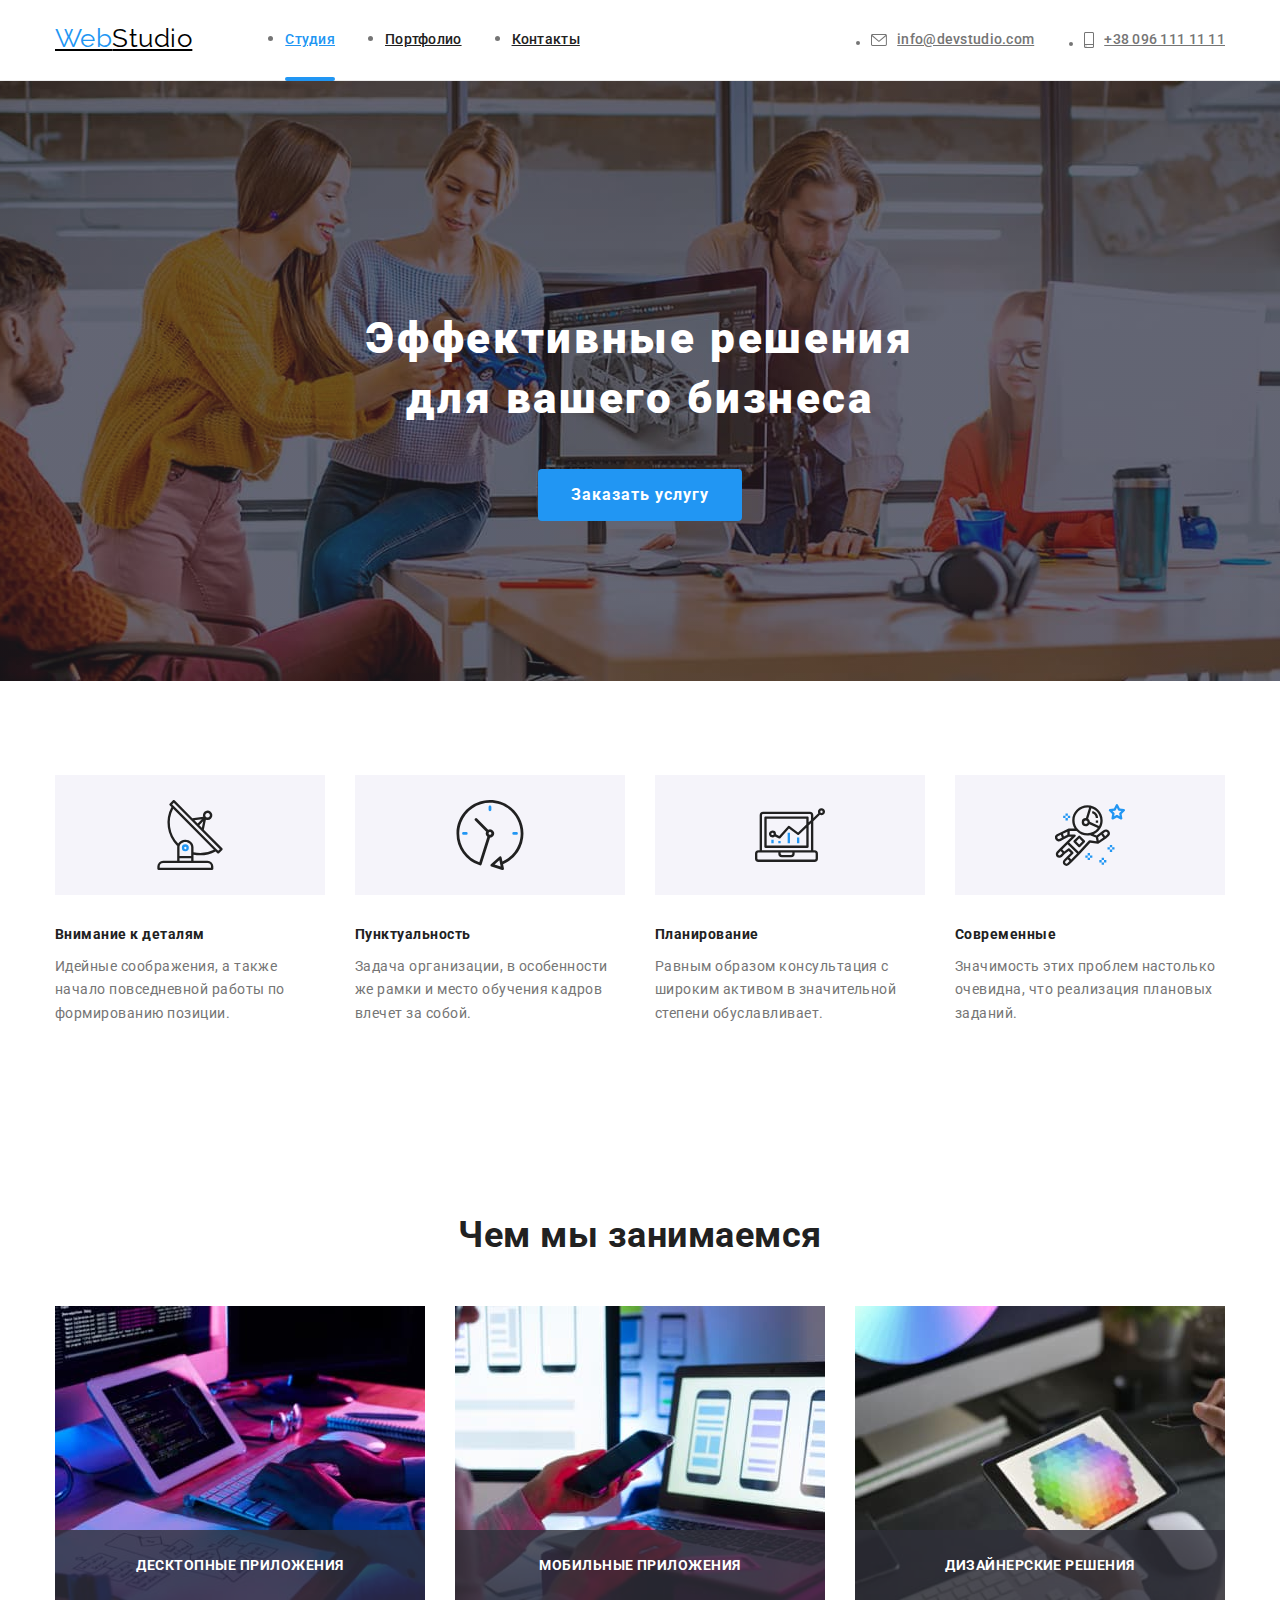
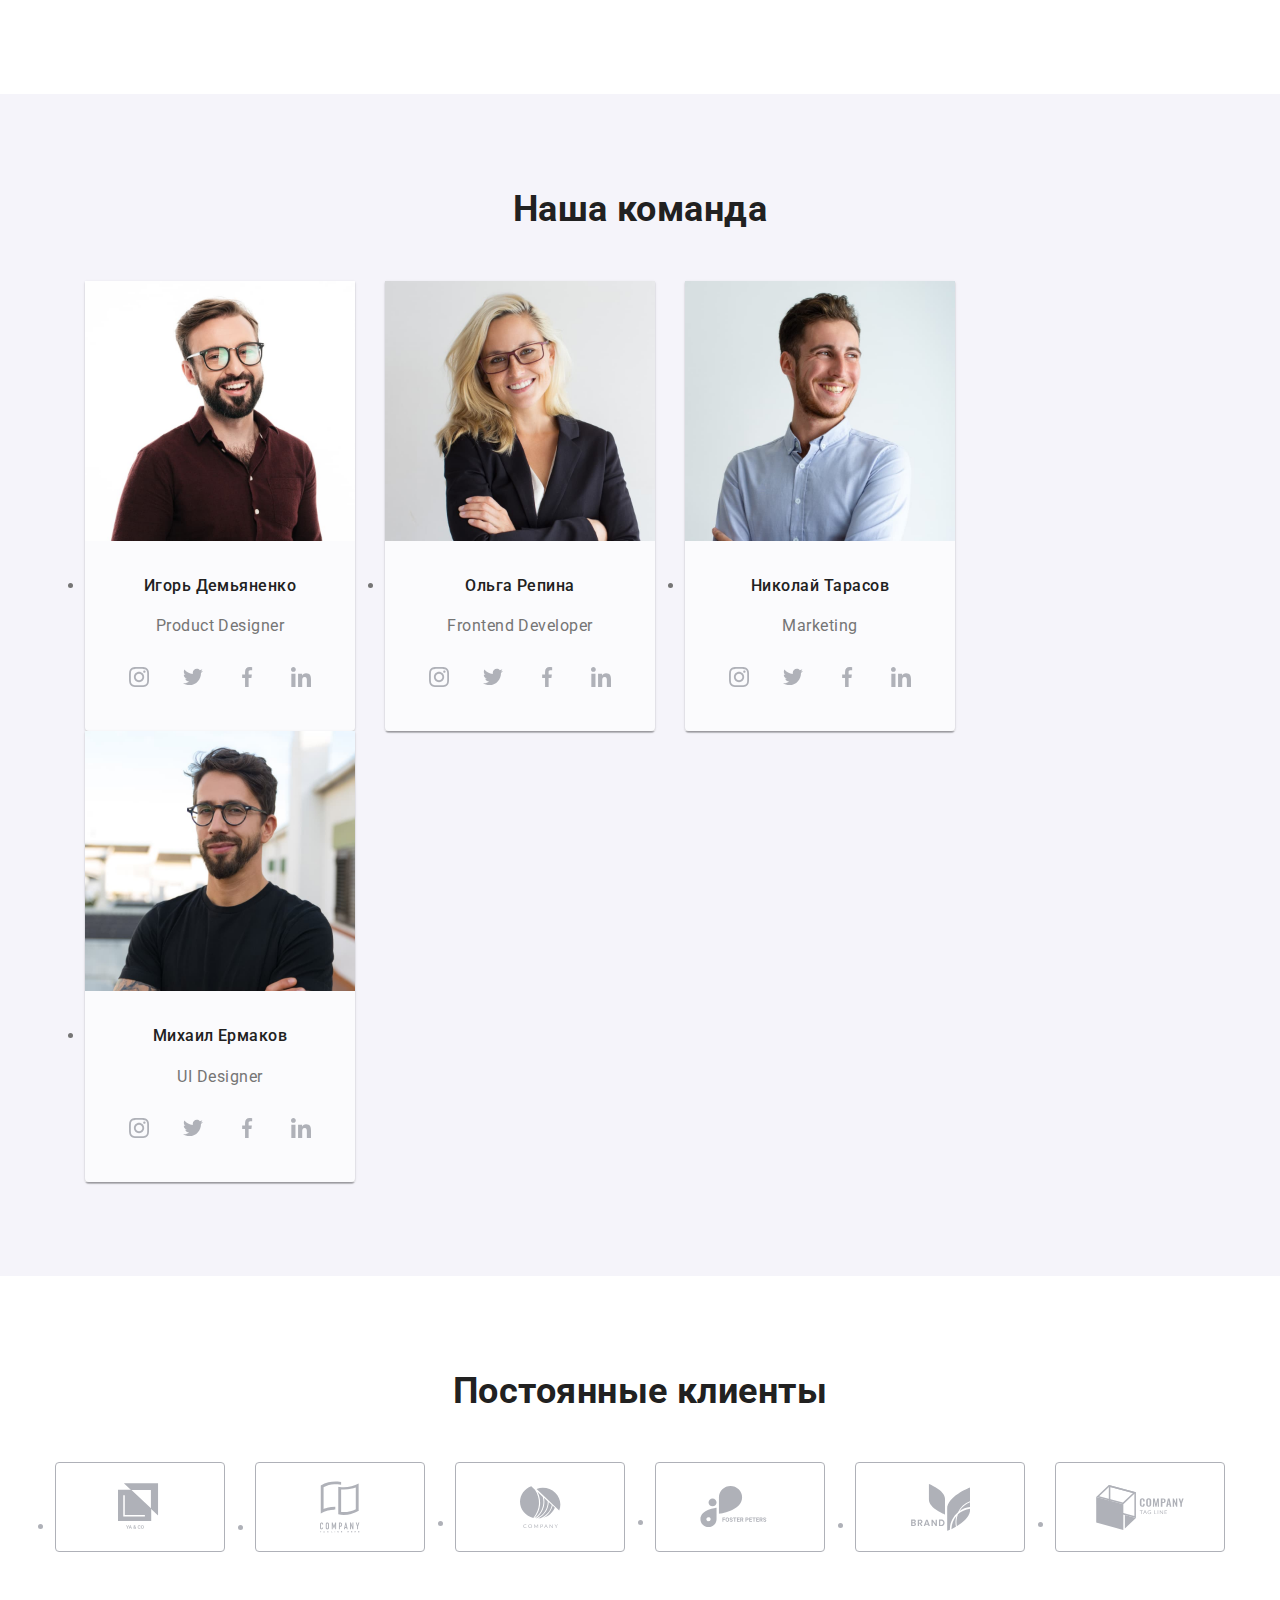
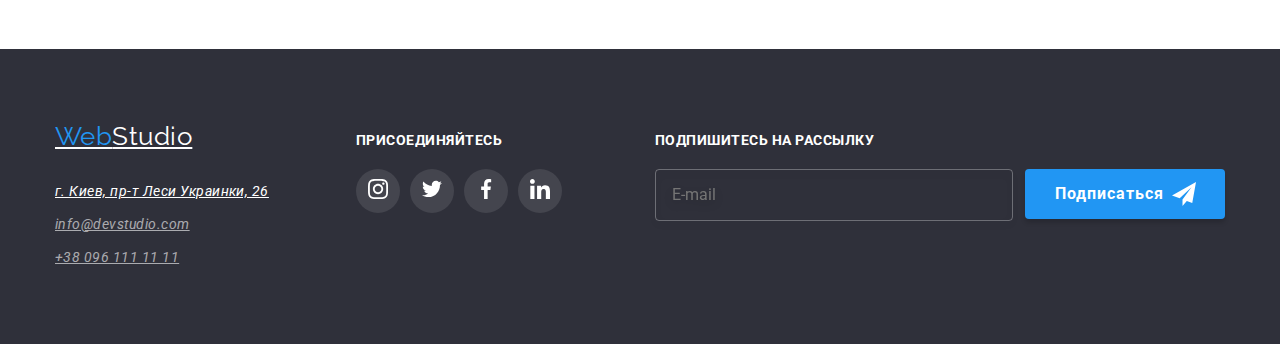
==== index.html @ 14817145 "hm-secondery" ====
<!DOCTYPE html>
<html lang="en">
<head>
    <meta charset="UTF-8">
    <meta name="viewport" content="width=device-width, initial-scale=1.0">
    <title>Document</title>
    <link rel="preconnect" href="https://fonts.gstatic.com">
<link rel="stylesheet" href="https://fonts.googleapis.com/css2?family=Raleway:wght@700&family=Roboto:wght@400;500;700;900&display=swap">
<link rel="stylesheet" href="https://cdnjs.cloudflare.com/ajax/libs/modern-normalize/1.0.0/modern-normalize.min.css">    
<link rel="stylesheet" href="./css/modern-normalize.css">
    <link rel="stylesheet" href="./css/main.min.css">
</head>
<body class="page">

    <!--шапка-->
      <header>
          <!-- container -->
         <div class="container main-nav">
       <nav class="nav">
       <a class="logo" href=""><span class="logo-web">Web</span>Studio</a>
           
               <ul class="site-nav">
                   <li class="item"> <a href="./index.html" class="link carent">Студия</a></li>
                   <li class="item"> <a href="./potrfolio.html" class="link">Портфолио</a></li>
                   <li class="item"> <a href="" class="link">Контакты</a></li>
               </ul>
            </nav>

            <ul class="nav-adress">
              <li class="item">
               <a href="mailto:info@devstudio.com" class="link"
               aria-label="icon-envelope">
               <svg class="address-icon" width="16"
               height="14"> 
                 <use href="./images/symbol-defs.svg#icon-envelope"></use>
               </svg>
               info@devstudio.com
               </a></li>
              <li class="item">
                <a href="tel:+380961111111" class="link" 
                aria-label="phone">
                 <svg class="address-icon" width="10"
                 height="16">
                   <use href="./images/symbol-defs.svg#icon-smartphone"></use>
                 </svg> 
                 +38 096 111 11 11</a></li>
          </ul>
            </div>
    </header> 
    

    <!--герой-->
    <main>
    <section class="hero">
        <h1 class="hero-title">Эффективные решения <br> для вашего бизнеса</h1>
       <button data-modal-open class="button">Заказать услугу</button> 
    </section>

    
    <!--особености-->

    <section class="section"> 
      
        <!-- container -->
      <div class="container">

              <h2 class="visually-hidden">особености</h2>
              <ul class="feature-list ">
                  <li class="items">
                      <h3 class="title">Внимание к деталям</h3>
                      <p class="desc">Идейные соображения, а также начало повседневной работы по формированию позиции.</p>
                    </li>
                  <li class="items">
                      <h3 class="title">Пунктуальность</h3>
                      <p class="desc">Задача организации, в особенности же рамки и место обучения кадров влечет за собой.</p>
                  </li>
                  <li class="items">
                      <h3 class="title">Планирование</h3>
                      <p class="desc">Равным образом консультация с широким активом в значительной степени обуславливает.</p>
                  </li>
                  <li class="items">
                      <h3 class="title">Современные</h3>
                      <p class="desc">Значимость этих проблем настолько очевидна, что реализация плановых заданий.</p>
                  </li>
              </ul>
            </div>
    </section>

    <!--занетасть-->
    <section class="section no-padding">  

        <!-- container -->
      <div class="container">

        <h2 class="section-title">Чем мы занимаемся</h2>
              <ul class="feature-list">
                  <li class="pic">
                     <a href="">
                          <img src="./images/box-1.jpg" alt="компютер" width="370">
                        </a>
                        <h2 class="pic-title">Десктопные приложения</h2>
                    </li>    
                    <li class="pic">
                      <a href="">
                            <img src="./images/box-2.jpg" alt="робоча зона " width="370">
                      </a>
                      <h2 class="pic-title">Мобильные приложения</h2>
                    </li>
                    <li class="pic">
                       <a href="">
                           <img src="./images/box-3.jpg" alt="планшет" width="370">
                        </a>
                        <h2 class="pic-title">Дизайнерские решения</h2>
                  </li>
              </ul>
              </div>
    </section>

  <!--команда-->

  <section class="section our">

<!-- container -->
      <div class="container">
          
    <h2 class="section-title">Наша команда</h2>
      <ul class="section-user">
          <li class="user">
              <article>
              <div class="pic">
              <img src="./images/img.jpg" alt="Product Designer" width="270">
              </div>
              </article>
              <div class="pic-content">
              <h3 class="item">Игорь Демьяненко</h3>
              <p class="link">Product Designer</p>
              <ul class="social-icons">
                <li class="icon-s">
                    <a href="">
                      <svg class="leter" width="20"  height="20">
                        <use  href="./images/symbol-defs.svg#icon-instagram">

                        </use>
                      </svg>
                    </a>
                </li>
                <li class="icon-s">
                    <a href="">
                      <svg class="leter" width="20"  height="20">
                        <use  href="./images/symbol-defs.svg#icon-twitter">

                        </use>
                      </svg>
                    </a>
                </li>
                <li class="icon-s">
                    <a href=""> 
                      <svg class="leter" width="20"  height="20">
                      <use  href="./images/symbol-defs.svg#icon-facebook">

                      </use>
                    </svg>
                  </a>
                </li>
                <li class="icon-s">
                    <a href="">
                      <svg class="leter" width="20"  height="20">
                        <use  href="./images/symbol-defs.svg#icon-linkedin">
                        </use>
                      </svg>
                    </a>
                </li>
            </ul>
              </div>
            </li>
          <li class="user">
              <article>
              <div class="pic">
              <img src="./images/img-(1).jpg" alt="Frontend Developer" width="270">
              </div>
            </article>
              <div class="pic-content">
              <h3 class="item">Ольга Репина</h3>
              <p class="link">Frontend Developer</p>
              <ul class="social-icons">
                <li class="icon-s">
                    <a href="">
                      <svg class="leter" width="20"  height="20">
                        <use  href="./images/symbol-defs.svg#icon-instagram">

                        </use>
                      </svg>
                    </a>
                </li>
                <li class="icon-s">
                    <a href="">
                      <svg class="leter" width="20"  height="20">
                        <use  href="./images/symbol-defs.svg#icon-twitter">

                        </use>
                      </svg>
                    </a>
                </li>
                <li class="icon-s">
                    <a href=""> 
                      <svg class="leter" width="20"  height="20">
                      <use  href="./images/symbol-defs.svg#icon-facebook">

                      </use>
                    </svg>
                  </a>
                </li>
                <li class="icon-s">
                    <a href="">
                      <svg class="leter" width="20"  height="20">
                        <use  href="./images/symbol-defs.svg#icon-linkedin">
                        </use>
                      </svg>
                    </a>
                </li>
            </ul>
            </div>
            </li>
          <li class="user">
              <article>
              <div class="pic">
              <img src="./images/img-(2).jpg" alt="Marketing" width="270">
              </div>
            </article>
              <div class="pic-content">
              <h3 class="item">Николай Тарасов</h3>
              <p class="link">Marketing</p>
              <ul class="social-icons">
                <li class="icon-s">
                    <a href="">
                      <svg class="leter" width="20"  height="20">
                        <use  href="./images/symbol-defs.svg#icon-instagram">

                        </use>
                      </svg>
                    </a>
                </li>
                <li class="icon-s">
                    <a href="">
                      <svg class="leter" width="20"  height="20">
                        <use  href="./images/symbol-defs.svg#icon-twitter">

                        </use>
                      </svg>
                    </a>
                </li>
                <li class="icon-s">
                    <a href=""> 
                      <svg class="leter" width="20"  height="20">
                      <use  href="./images/symbol-defs.svg#icon-facebook">

                      </use>
                    </svg>
                  </a>
                </li>
                <li class="icon-s">
                    <a href="">
                      <svg class="leter" width="20"  height="20">
                        <use  href="./images/symbol-defs.svg#icon-linkedin">
                        </use>
                      </svg>
                    </a>
                </li>
            </ul>
                     </div>
            </li>
          <li class="user">
              <article>
              <div class="pic">
              <img src="./images/img-(3).jpg" alt="UI Designer" width="270">
              </div>
            </article>
              <div class="pic-content">
              <h3 class="item">Михаил Ермаков</h3>
              <p class="link">UI Designer</p>
              <ul class="social-icons">
                <li class="icon-s">
                    <a href="">
                      <svg class="leter" width="20"  height="20">
                        <use  href="./images/symbol-defs.svg#icon-instagram">

                        </use>
                      </svg>
                    </a>
                </li>
                <li class="icon-s">
                    <a href="">
                      <svg class="leter" width="20"  height="20">
                        <use  href="./images/symbol-defs.svg#icon-twitter">

                        </use>
                      </svg>
                    </a>
                </li>
                <li class="icon-s">
                    <a href=""> 
                      <svg class="leter" width="20"  height="20">
                      <use  href="./images/symbol-defs.svg#icon-facebook">

                      </use>
                    </svg>
                  </a>
                </li>
                <li class="icon-s">
                    <a href="">
                      <svg class="leter" width="20"  height="20">
                        <use  href="./images/symbol-defs.svg#icon-linkedin">
                        </use>
                      </svg>
                    </a>
                </li>
            </ul>
                   </div>
            </li>
      </ul>
    </div>
  </section>

  <!-- Постоянные клиенты -->
  <section class="regular">
    <div class="container">
    <h2 class="section-title client">Постоянные клиенты</h2>
    <ul class="client-title">
      <li clas="client-link">
        <a class="client-item" href="#">
          <div class="client-wraper">
          <svg class="icon-c" width="44.27" height="49.23">
            <use href="./images/symbol-defs.svg#icon-logo-1"></use>
          </svg>
        </div>
        </a>
      </li>
      <li clas="client-link">
        <a class="client-item" href="">
          <div class="client-wraper">
          <svg class="icon-c" width="40" height="52">
            <use href="./images/symbol-defs.svg#icon-logo-2"></use>
          </svg>
        </div>
        </a>
      </li>
      <li clas="client-link">
        <a class="client-item" href="">
          <div class="client-wraper">
          <svg class="icon-c" width="41" height="42.6">
            <use href="./images/symbol-defs.svg#icon-logo-3"></use>
          </svg>
        </div>
        </a>
      </li>
      <li clas="client-link">
        <a class="client-item" href="">
          <div class="client-wraper">
          <svg class="icon-c" width="79.66" height="42.02">
            <use href="./images/symbol-defs.svg#icon-logo-4"></use>
          </svg>
        </div>
        </a>
      </li>
      <li clas="client-link">
        <a class="client-item" href="">
          <div class="client-wraper">
          <svg  class="icon-c" width="59" height="47">
            <use href="./images/symbol-defs.svg#icon-logo-5"></use>
          </svg>
        </div>
        </a>
      </li>
      <li clas="client-link">
        <a class="client-item" href="">
          <div class="client-wraper">
          <svg class="icon-c" width="88.48" height="45.44">
            <use href="./images/symbol-defs.svg#icon-logo-6"></use>
          </svg>
        </div>
        </a>
      </li>
    </ul>
    </div>
  </section>
  </main>

  <!-- footer -->

  <footer class="footer">

      <!-- container -->

      <div class="container foot-div">
      <div>
    <a class="logo" href=""><span class="logo-web">Web</span>Studio</a>
    <address class="adres">

       <ul class="contact">
        <li class="links"><a href="" class="item-s">г. Киев, пр-т Леси Украинки, 26</a></li>
        <li class="links"><a href="mailto:info@devstudio.com" class="item">info@devstudio.com</a></li>
        <li class="links"><a href="tel:+380961111111" class="item">+38 096 111 11 11</a></li>
    </ul>
</address>
      </div>
    <!-- container -->
    <div class="footer-icons">
<section >
  <h2 class="footer-title">присоединяйтесь</h2>
  <ul class="social-icons">
    <li class="icon-s footer-li">
        <a class="footer-a" href="">
          <svg class="leter-f" width="20"  height="20">
            <use  href="./images/symbol-defs.svg#icon-instagram">
            </use>
          </svg>
        </a>
    </li>
    <li class="icon-s footer-li">
        <a href="">
          <svg class="leter-f" width="20"  height="20">
            <use  href="./images/symbol-defs.svg#icon-twitter">

            </use>
          </svg>
        </a>
    </li>
    <li class="icon-s footer-li">
        <a href=""> 
          <svg class="leter-f" width="20"  height="20">
          <use  href="./images/symbol-defs.svg#icon-facebook">

          </use>
        </svg>
      </a>
    </li>
    <li class="icon-s footer-li">
        <a href="">
          <svg class="leter-f" width="20"  height="20">
            <use  href="./images/symbol-defs.svg#icon-linkedin"></use>
          </svg>
        </a>
    </li>
</ul>
</section>
</div>
<section>
  <h2 class="footer-title">Подпишитесь на рассылку</h2>
    <div>
      <form class="footer-form" name="subscribe-form" autocomplete="on" novalidate>
        <label class="f-f-lable">
          <input class="email-footer" type="email" name="email" placeholder="E-mail" />
        </label>
        
          <button class="button-footer" type="submit">Подписаться
            <svg class="leter-btn" width="24"  height="24">
              <use  href="./images/symbol-defs.svg#icon-send"></use>
            </svg>
          </button>
        
      </form>
    </div>
    </section>
</div>
  </footer>

  <!-- модального вікна -->

  <div class="backdrop-sign is-hidden" data-modal>
    <div class="modal-sign">
      <button data-modal-close class="modal-colose">
        <svg class="close" width="18" height="18">
          <use href="./images/symbol-defs.svg#icon-close-black-1" ></use>
        </svg>
      </button>

      <h2 class="modal-title">Оставьте свои данные, мы вам перезвоним</h2>

      <form class="signup-form">
  
        <div class="group">
    
          <label class="form-lable" for="user_name">Имя</label>

    <div class="input-wrapper">
      <input class="form-input" type="text" name="username" id="user_name">
    <svg width="18"  height="18" class="icon">
      <use class="icon-modal" href="./images/symbol-defs.svg#person-black" ></use>
    </svg>
  </div>
  </div>
  
  <div class="group">
    <label class="form-lable" for="tel">Телефон</label>
    <div class="input-wrapper">
      <input class="form-input" type="text" name="tel" id="tel">
      <svg width="18"  height="18"  class="icon">
        <use href="./images/symbol-defs.svg#phone-black"></use>
      </svg>
    </div>
  </div>
 
  <div class="group">
    <label class="form-lable" for="email">Почта</label>
    <div class="input-wrapper">
      <input class="form-input" type="email" name="email" id="email">
      <svg width="18"  height="18"  class="icon">
        <use href="./images/symbol-defs.svg#icon-email-black" ></use>
      </svg>
    </div>
  </div>

  <div class="textarea-wrapper">
  <label class="form-lable" for="comment">Комментарий</label>
  <textarea class="form-input comment" name="comment" id="comment" cols="30" rows="10" placeholder="Введите текст"></textarea>
  </div>

<div class="checkbox-wrapper">
 
  <label class="checkbox-lable">
  <input class="checkbox" type="checkbox" name="accept-policy">
  <svg class="chackbox-icon" width="16"  height="15">
    <use class="check-user" href="./images/symbol-defs.svg#icon-check"></use>
  </svg>
  Соглашаюсь с рассылкой и принимаю
    <a class="link" href="#">Условия договора</a>
  </label>
</div>  

  <button class="check-btn" type="submit">Отправить</button>
</form>

    </div>
  </div>
  <script src="./modal.js" ></script>
  <script src="./js/modal.js"></script>
</body>
</html>
---- css/main.min.css ----
body{color:#757575;font-family:Roboto, sans-serif;letter-spacing:0.03em}.visually-hidden{position:absolute;width:1px;height:1px;margin:-1px;border:0;padding:0;white-space:nowrap;-webkit-clip-path:inset(100%);clip-path:inset(100%);clip:rect(0 0 0 0);overflow:hidden}.section.no-padding{padding-top:0;padding-bottom:0}.card-set .list{margin-top:4;margin-bottom:0}img{display:block;max-width:100%;height:auto}.container{margin-left:auto;margin-right:auto;width:1200px;padding-right:15px;padding-left:15px}header{border-bottom:1px solid #ececec}.main-nav{-webkit-box-pack:justify;-ms-flex-pack:justify;justify-content:space-between;-webkit-box-align:center;-ms-flex-align:center;align-items:center;display:-webkit-box;display:-ms-flexbox;display:flex}.nav{display:-webkit-box;display:-ms-flexbox;display:flex}.nav-adress{margin-left:auto;display:-webkit-box;display:-ms-flexbox;display:flex;padding-left:0;margin-top:0;margin-bottom:0;font-weight:500;font-size:14px;line-height:1.14;letter-spacing:0.02em;cursor:pointer;color:var(--primary-text-color)}.site-nav{-webkit-box-pack:justify;-ms-flex-pack:justify;justify-content:space-between;-webkit-box-align:center;-ms-flex-align:center;align-items:center;display:-webkit-box;display:-ms-flexbox;display:flex;margin-left:93px;margin-top:0;margin-bottom:0;padding-left:0}.logo-web{color:#2196F3}.nav .logo{padding-top:24px;padding-bottom:25px}.logo{color:#000;font-family:Raleway, sans-serif;font-size:26px;line-height:1.11}.site-nav .item+.item{margin-left:50px}.site-nav .link{position:relative;display:block;padding-top:32px;padding-bottom:32px;color:#212121;font-weight:500;font-size:14px;line-height:1.14;letter-spacing:0.02em;-webkit-transition:color 250ms cubic-bezier(0.4, 0, 0.2, 1);transition:color 250ms cubic-bezier(0.4, 0, 0.2, 1)}.site-nav .link:hover,.site-nav .link:focus{color:#2196F3}.site-nav .link::after{content:'';position:absolute;bottom:-1px;left:0;width:100%;height:4px;background-color:#2196F3;border-radius:2px;opacity:0;-webkit-transition:opacity 250ms cubic-bezier(0.4, 0, 0.2, 1);transition:opacity 250ms cubic-bezier(0.4, 0, 0.2, 1)}.site-nav .link:hover::after,.site-nav .link:focus::after{opacity:1}.site-nav .carent{color:#2196F3}.site-nav .carent::after{opacity:1}.nav-adress .item+.item{margin-left:50px}.nav-adress .link{position:relative;display:-webkit-box;display:-ms-flexbox;display:flex;-webkit-box-align:center;-ms-flex-align:center;align-items:center;padding-top:22px;padding-bottom:22px;font-weight:500;font-size:14px;line-height:1.14;letter-spacing:0.02em;color:var(--primary-text-color);-webkit-transition:color 250ms cubic-bezier(0.4, 0, 0.2, 1);transition:color 250ms cubic-bezier(0.4, 0, 0.2, 1)}.address-icon{-webkit-box-align:center;-ms-flex-align:center;align-items:center;fill:currentColor;margin-right:10px;-webkit-transition:color 250ms cubic-bezier(0.4, 0, 0.2, 1);transition:color 250ms cubic-bezier(0.4, 0, 0.2, 1)}.address-icon:hover,.address-icon:focus{fill:#2196F3}.nav-adress .link:hover,.nav-adress .link:focus{color:#2196F3}.hero{max-width:1600px;margin-right:auto;margin-left:auto;padding-top:199px;padding-bottom:201px;margin-top:0px;margin-bottom:0px;height:600px;text-align:center;background-image:-webkit-gradient(linear, left top, right top, from(rgba(47,48,58,0.4)), to(rgba(47,48,58,0.4))),url(../images/hero.jpg);background-image:linear-gradient(to right, rgba(47,48,58,0.4), rgba(47,48,58,0.4)),url(../images/hero.jpg);background-size:cover;background-position:center;text-align:center}.hero .hero-title{margin-bottom:40px;margin-right:auto;margin-left:auto;color:#fff;font-weight:900;font-size:44px;line-height:1.36;width:696px;letter-spacing:0.06em}.section{padding-top:94px;padding-bottom:94px}.feature-list{display:-webkit-box;display:-ms-flexbox;display:flex;-ms-flex-wrap:wrap;flex-wrap:wrap;padding-bottom:94px;margin-top:0;margin-bottom:0;padding-left:0;list-style:none}.feature-list .title{margin-top:30px;margin-bottom:10px}.items::before{display:block;content:'';width:270px;height:120px;margin-bottom:30px;background-repeat:no-repeat;background-position:center;background-color:#F5F4FA}.items:nth-child(1)::before{background-image:url("../images/antenna.svg")}.items:nth-child(2)::before{background-image:url("../images/clock.svg")}.items:nth-child(3)::before{background-image:url("../images/diagram.svg")}.items:nth-child(4)::before{background-image:url("../images/astronaut.svg")}.feature-list .items{width:270px}.feature-list .items+.items{margin-left:30px}.feature-list .pic{position:relative;width:370px}.feature-list .pic+.pic{margin-left:30px}.section-title,.section .title,.section .item{color:#212121}.feature-list .title{margin-top:0;margin-bottom:10px;font-size:14px;line-height:1.4}.feature-list .pic-title{position:absolute;width:370px;height:70px;padding:27px 0;bottom:0;margin-top:0;margin-bottom:0;font-weight:700;font-size:14px;line-height:1.17;text-transform:uppercase;text-align:center;color:#fff;background-color:rgba(47,48,58,0.8)}.section-title{margin-top:0;margin-bottom:50px;font-size:36px;line-height:1.17;text-align:center}.section-title.client{padding-top:94px}.section .desc{margin-top:0;margin-bottom:0;font-weight:400;font-size:14px;line-height:1.71}.section .item{margin-top:0;margin-bottom:10px;font-weight:500;font-size:16px;line-height:1.9}.section .link{padding-top:0;padding-bottom:0;margin-bottom:16px;margin-top:0;font-size:16px;line-height:1.9}.section.our{background-color:#F5F4FA}.section-user .user{-ms-flex-preferred-size:calc(100% / 4 - $card-grid);flex-basis:calc(100% / 4 - $card-grid);margin-left:30px;-webkit-box-shadow:0px 1px 3px rgba(0,0,0,0.12),0px 1px 1px rgba(0,0,0,0.14),0px 2px 1px rgba(0,0,0,0.2);box-shadow:0px 1px 3px rgba(0,0,0,0.12),0px 1px 1px rgba(0,0,0,0.14),0px 2px 1px rgba(0,0,0,0.2);border-radius:0px 0px 4px 4px}.section-user{margin-left:calc(-1 * $card-grid);display:-webkit-box;display:-ms-flexbox;display:flex;-ms-flex-wrap:wrap;flex-wrap:wrap;padding-left:0;margin-top:0;margin-bottom:0;text-align:center}.pic-content{padding-top:30px;padding-bottom:30px;background-color:rgba(255,255,255,0.6)}.social-icons{display:-webkit-box;display:-ms-flexbox;display:flex;-webkit-box-pack:center;-ms-flex-pack:center;justify-content:center;padding-left:0;color:var(--primary-text-color)}.social-icons .icon-s{display:-webkit-box;display:-ms-flexbox;display:flex;-webkit-box-pack:center;-ms-flex-pack:center;justify-content:center;-webkit-box-align:center;-ms-flex-align:center;align-items:center;width:44px;height:44px;border-radius:50%;-webkit-transition:background-color 250ms cubic-bezier(0.4, 0, 0.2, 1);transition:background-color 250ms cubic-bezier(0.4, 0, 0.2, 1)}.social-icons .icon-s+.icon-s{margin-left:10px}.leter{fill:#afb1b8;-webkit-transition:color 250ms cubic-bezier(0.4, 0, 0.2, 1);transition:color 250ms cubic-bezier(0.4, 0, 0.2, 1)}.icon-s:hover .leter{fill:#fff}.social-icons .icon-s:hover,.social-icons .icon-s:focus{background-color:#2196F3}.icon-s.footer-li{background-color:rgba(255,255,255,0.1);fill:#fff}.leter-f{fill:#fff}.regular{padding-bottom:97px}.client-title{padding:0;margin:50px auto 0;display:-webkit-box;display:-ms-flexbox;display:flex;-webkit-box-pack:justify;-ms-flex-pack:justify;justify-content:space-between;color:#afb1b8}.client-item{color:#afb1b8}.client-wraper{width:170px;height:90px;border:1px solid currentColor;border-radius:4px;display:-webkit-box;display:-ms-flexbox;display:flex;-webkit-box-pack:center;-ms-flex-pack:center;justify-content:center;-webkit-box-align:center;-ms-flex-align:center;align-items:center;-webkit-transition:color 250ms cubic-bezier(0.4, 0, 0.2, 1);transition:color 250ms cubic-bezier(0.4, 0, 0.2, 1)}.icon-c{fill:currentColor}.client-wraper:hover,.client-wraper:focus{color:#2196F3}.footer{display:-webkit-box;display:-ms-flexbox;display:flex;-webkit-box-pack:center;-ms-flex-pack:center;justify-content:center;background:#2F303A}.footer-ul{margin:20px 0 0}.footer .logo,.footer .item-s{color:#fff}.adres .item{color:rgba(255,255,255,0.6);-webkit-transition:color 250ms cubic-bezier(0.4, 0, 0.2, 1);transition:color 250ms cubic-bezier(0.4, 0, 0.2, 1)}.adres .item:hover,.adres .item:focus{color:#fff}.footer .contact{display:block;-ms-flex-wrap:wrap;flex-wrap:wrap;padding-left:0;margin-top:20px;width:231px;font-weight:normal;font-size:14px;line-height:1.71}.contact .links{display:inline-block;-ms-flex-wrap:wrap;flex-wrap:wrap;margin-top:9px}.footer .container{padding-top:60px;padding-bottom:60px}.footer-title{display:block;font-style:normal;font-weight:700;margin-bottom:20px;padding-left:0;font-size:14px;line-height:1.14;color:#fff;text-transform:uppercase}.footer-icons{display:-webkit-box;display:-ms-flexbox;display:flex;-webkit-box-pack:center;-ms-flex-pack:center;justify-content:center;-webkit-box-align:center;-ms-flex-align:center;align-items:center;padding-top:0;padding-bottom:0;width:206px;margin:12px 93px 40px 70px}.foot-div{display:-webkit-box;display:-ms-flexbox;display:flex;-webkit-box-align:baseline;-ms-flex-align:baseline;align-items:baseline}.footer-form{display:-webkit-box;display:-ms-flexbox;display:flex}.form-title{font-style:normal;font-weight:700;margin-bottom:20px;padding-left:0;font-size:14px;line-height:1.14;color:#fff;text-transform:uppercase}.sign-form{display:-webkit-box;display:-ms-flexbox;display:flex}.email-footer{width:358px;outline:none;margin:0;padding-top:15px;padding-bottom:15px;padding-left:16px;line-height:20px;font-family:inherit;border:1px solid rgba(255,255,255,0.3);-webkit-box-sizing:border-box;box-sizing:border-box;-webkit-filter:drop-shadow(0px 4px 4px rgba(0,0,0,0.15));filter:drop-shadow(0px 4px 4px rgba(0,0,0,0.15));border-radius:4px;background-color:transparent;color:#fff;-webkit-transition:border-color 250ms cubic-bezier(0.4, 0, 0.2, 1);transition:border-color 250ms cubic-bezier(0.4, 0, 0.2, 1)}.email-footer:focus,.email-footer:hover{border-color:#188ce8}.leter-btn{position:absolute;top:50%;right:28px;-webkit-transform:translateY(-50%);transform:translateY(-50%);fill:#fff}.button{border-radius:4px;padding:10px 32px;border:1px solid transparent;color:#fff;background-color:#2196F3;font-family:inherit;font-weight:700;font-size:16px;line-height:1.87;letter-spacing:0.06em;-webkit-box-align:center;-ms-flex-align:center;align-items:center;cursor:pointer}.button-footer{display:-webkit-box;display:-ms-flexbox;display:flex;width:200px;height:50px;position:relative;padding-top:10px;padding-right:62px;padding-bottom:10px;padding-left:29px;font-family:inherit;margin-left:12px;font-weight:700;font-size:16px;line-height:1.87;letter-spacing:0.06em;border-radius:4px;-webkit-box-align:center;-ms-flex-align:center;align-items:center;border:1px solid transparent;color:#fff;background-color:#2196F3;-webkit-box-shadow:0px 4px 4px rgba(0,0,0,0.15);box-shadow:0px 4px 4px rgba(0,0,0,0.15);cursor:pointer;-webkit-transition:background-color 250ms cubic-bezier(0.4, 0, 0.2, 1);transition:background-color 250ms cubic-bezier(0.4, 0, 0.2, 1)}.button-footer:focus,.button-footer:hover{background-color:#188ce8}.title-btn{-webkit-box-pack:center;-ms-flex-pack:center;justify-content:center;padding-top:93px;padding-bottom:34px;display:-webkit-box;display:-ms-flexbox;display:flex;padding-left:0;margin-top:0;margin-bottom:0}.title-btn .btn-btn+.btn-btn{margin-left:8px}.btn{display:inline-block;border-radius:4px;padding:6px 22px;border:1px solid transparent;color:#212121;background:#F5F4FA;font-family:inherit;font-weight:500;font-size:16px;line-height:1.62;text-align:center;-webkit-transition:background-color 250ms cubic-bezier(0.4, 0, 0.2, 1),color 250ms 250ms cubic-bezier(0.4, 0, 0.2, 1);transition:background-color 250ms cubic-bezier(0.4, 0, 0.2, 1),color 250ms 250ms cubic-bezier(0.4, 0, 0.2, 1)}.btn:hover,.btn:focus{color:#fff;background-color:#2196F3}.title-flex{margin-right:auto;margin-left:auto;padding-right:15px;padding-bottom:94px;padding-left:15px;width:1200px}.card-contents .title{margin-top:0;margin-bottom:4px;width:322px;color:#212121;font-weight:700;font-size:18px;line-height:2;letter-spacing:0.06em}.card-set{display:-webkit-box;display:-ms-flexbox;display:flex;-ms-flex-wrap:wrap;flex-wrap:wrap;padding-left:0;margin-top:calc(-1 * $card-grid);margin-bottom:0;margin-left:calc(-1 * $card-grid)}.card-set .grid{-ms-flex-preferred-size:calc(100% / 3 - $card-grid);flex-basis:calc(100% / 3 - $card-grid);margin-top:30px;margin-left:30px;-webkit-box-shadow:0px 1px 3px rgba(0,0,0,0.12),0px 1px 1px rgba(0,0,0,0.14),0px 2px 1px rgba(0,0,0,0.2);box-shadow:0px 1px 3px rgba(0,0,0,0.12),0px 1px 1px rgba(0,0,0,0.14),0px 2px 1px rgba(0,0,0,0.2);border-radius:0px 0px 4px 4px}.card-contents{padding:20px 24px}.caption .title{margin-top:20px;color:#212121;font-size:18px;line-height:2;letter-spacing:0.06em}.caption .list{margin-top:0;margin-bottom:20px;font-weight:400;font-size:16px;line-height:1.87}.card-thumb{position:relative;overflow:hidden}.card-overlay{position:absolute;top:0;left:0;width:100%;height:100%;padding:63px 24px;background-color:rgba(33,150,243,0.9);-webkit-transform:translateY(100%);transform:translateY(100%);-webkit-transition:-webkit-transform 250ms cubic-bezier(0.4, 0, 0.2, 1);transition:-webkit-transform 250ms cubic-bezier(0.4, 0, 0.2, 1);transition:transform 250ms cubic-bezier(0.4, 0, 0.2, 1);transition:transform 250ms cubic-bezier(0.4, 0, 0.2, 1), -webkit-transform 250ms cubic-bezier(0.4, 0, 0.2, 1)}.card:hover .card-overlay{-webkit-transform:translateX(0);transform:translateX(0)}.card-text{position:absolute;width:322px;height:168px;display:-webkit-box;display:-ms-flexbox;display:flex;top:50%;left:50%;-webkit-transform:translate(-50%, -50%);transform:translate(-50%, -50%);font-weight:400;font-size:18px;line-height:1.56;color:#fff;opacity:0;-webkit-transition:opacity 250ms cubic-bezier(0.4, 0, 0.2, 1);transition:opacity 250ms cubic-bezier(0.4, 0, 0.2, 1)}.card:hover .card-text,.card:focus .card-text{opacity:1}.backdrop-sign{position:fixed;top:0;left:0;width:100%;height:100%;background-color:rgba(0,0,0,0.2);opacity:1;-webkit-transition:opacity 250ms cubic-bezier(0.4, 0, 0.2, 1);transition:opacity 250ms cubic-bezier(0.4, 0, 0.2, 1)}.backdrop-sign.is-hidden{opacity:0;pointer-events:none;visibility:visible}.backdrop-sign.is-hidden .modal-sign{-webkit-transform:translate(-50%, -50%) scale(1.3);transform:translate(-50%, -50%) scale(1.3)}.modal-sign{position:absolute;top:50%;left:50%;padding:40px;-webkit-transform:translate(-50%, -50%) scale(1);transform:translate(-50%, -50%) scale(1);min-width:528px;max-height:100vh;background-color:#fff;-webkit-box-shadow:0px 1px 3px rgba(0,0,0,0.12),0px 1px 1px rgba(0,0,0,0.14),0px 2px 1px rgba(0,0,0,0.2);box-shadow:0px 1px 3px rgba(0,0,0,0.12),0px 1px 1px rgba(0,0,0,0.14),0px 2px 1px rgba(0,0,0,0.2);border-radius:4px}.modal-colose{position:absolute;top:8px;right:8px;padding:5px;display:-webkit-box;display:-ms-flexbox;display:flex;border:1px solid rgba(0,0,0,0.1);border-radius:50%;cursor:pointer;background-color:inherit}.modal-colose:focus,.modal-colose:hover{fill:#2196F3}.modal-title{margin-top:0;margin-bottom:12px;font-weight:700;font-size:20px;line-height:1.15;text-align:center;color:#212121}.signup-form .group{display:-webkit-box;display:-ms-flexbox;display:flex;-webkit-box-orient:vertical;-webkit-box-direction:normal;-ms-flex-direction:column;flex-direction:column;margin-bottom:10px}.signup-form .form-lable{display:-webkit-box;display:-ms-flexbox;display:flex;-webkit-box-orient:vertical;-webkit-box-direction:normal;-ms-flex-direction:column;flex-direction:column;margin-bottom:4px;font-family:inherit;font-size:12px;line-height:1.16;letter-spacing:0.01em;cursor:pointer}.signup-form .form-input{width:100%;font-family:inherit;margin:0;padding:11px 11px 11px 42px;width:448px;cursor:pointer;outline:none;border:1px solid rgba(33,33,33,0.2);-webkit-box-sizing:border-box;box-sizing:border-box;border-radius:4px;-webkit-transition:border-color 250ms cubic-bezier(0.4, 0, 0.2, 1);transition:border-color 250ms cubic-bezier(0.4, 0, 0.2, 1)}.signup-form .form-input:focus,.signup-form .form-input:hover{border-color:#2196F3}.signup-form .input-wrapper{position:relative}.signup-form .icon{position:absolute;top:50%;left:12px;-webkit-transform:translateY(-50%);transform:translateY(-50%);cursor:pointer;-webkit-transition:fill 250ms cubic-bezier(0.4, 0, 0.2, 1);transition:fill 250ms cubic-bezier(0.4, 0, 0.2, 1)}.signup-form .form-input:focus+.icon,.signup-form .form-input:hover+.icon{fill:#2196F3}.textarea-wrapper .form-input.comment{padding:12px 16px;margin-bottom:20px}.textarea-wrapper .comment:hover::-webkit-input-placeholder,.textarea-wrapper .comment:focus::-webkit-input-placeholder{color:#2196F3}.textarea-wrapper .comment:hover:-ms-input-placeholder,.textarea-wrapper .comment:focus:-ms-input-placeholder{color:#2196F3}.textarea-wrapper .comment:hover::-ms-input-placeholder,.textarea-wrapper .comment:focus::-ms-input-placeholder{color:#2196F3}.textarea-wrapper .comment:hover::placeholder,.textarea-wrapper .comment:focus::placeholder{color:#2196F3}.checkbox-wrapper{margin:0 11px 30px 12px}.checkbox-wrapper .checkbox-lable{display:-webkit-box;display:-ms-flexbox;display:flex;-webkit-box-align:center;-ms-flex-align:center;align-items:center;font-family:inherit;font-size:14px;line-height:1.71;cursor:pointer}.checkbox-lable .link{color:#2196F3;-webkit-text-decoration-line:underline;text-decoration-line:underline;-webkit-transition:color 250ms cubic-bezier(0.4, 0, 0.2, 1);transition:color 250ms cubic-bezier(0.4, 0, 0.2, 1)}.checkbox-lable:focus .link,.checkbox-lable:hover .link{color:#188ce8}.checkbox{appearance:none;-moz-appearance:none;-webkit-appearance:none;position:absolute}.chackbox-icon{margin-right:7px;border:2px solid #000;border-radius:3px;fill:none;cursor:pointer;-webkit-transition:background-color 250ms cubic-bezier(0.4, 0, 0.2, 1);transition:background-color 250ms cubic-bezier(0.4, 0, 0.2, 1)}.checkbox:checked+.chackbox-icon{border:none;background-color:#2196F3;fill:#fff;opacity:1}.check-btn{display:-webkit-box;display:-ms-flexbox;display:flex;min-width:200px;margin-right:auto;margin-left:auto;padding:10px 55px;font-family:inherit;font-weight:700;font-size:16px;line-height:1.87;letter-spacing:0.06em;color:#fff;background-color:#2196F3;-webkit-box-shadow:0px 4px 4px rgba(0,0,0,0.15);box-shadow:0px 4px 4px rgba(0,0,0,0.15);border:transparent;border-radius:4px;cursor:pointer;-webkit-transition:background-color 250ms cubic-bezier(0.4, 0, 0.2, 1);transition:background-color 250ms cubic-bezier(0.4, 0, 0.2, 1)}.signup-form:focus .check-btn,.signup-form:hover .check-btn{background-color:#188ce8}
/*# sourceMappingURL=main.min.css.map */
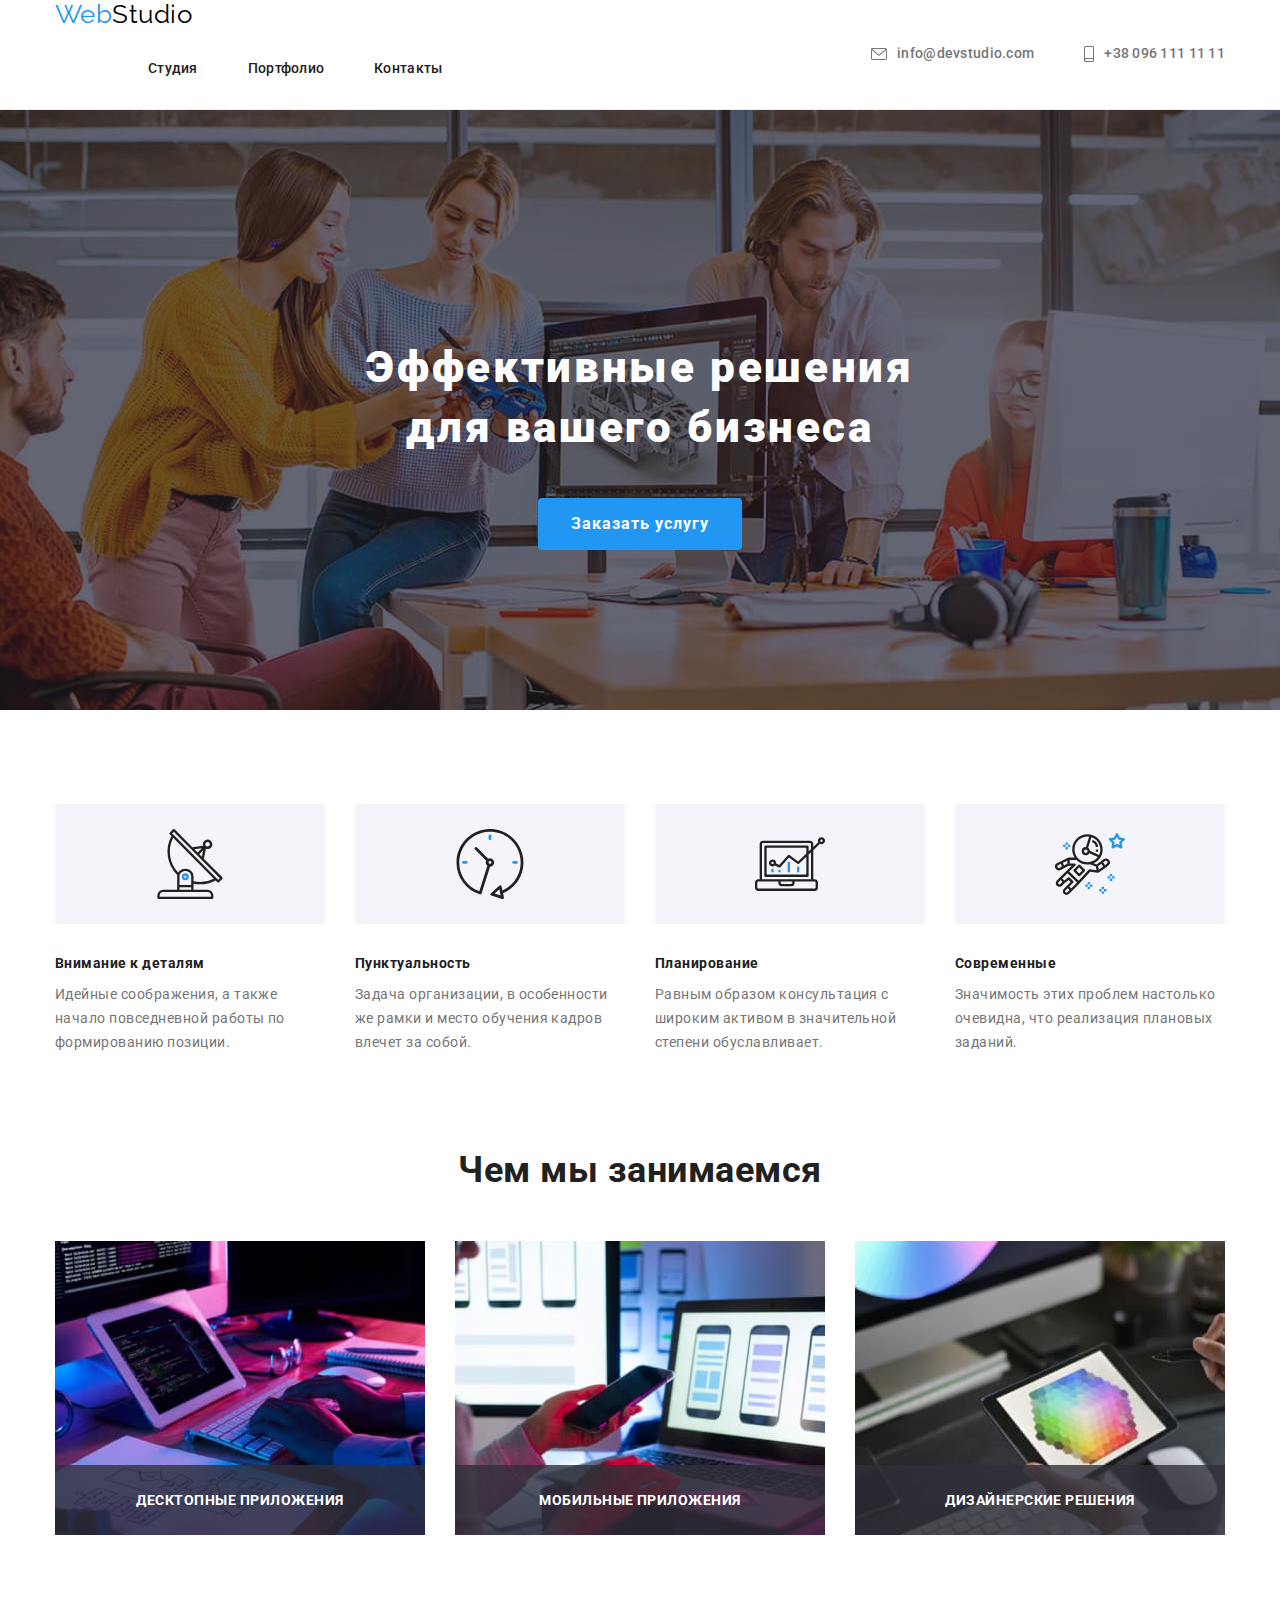
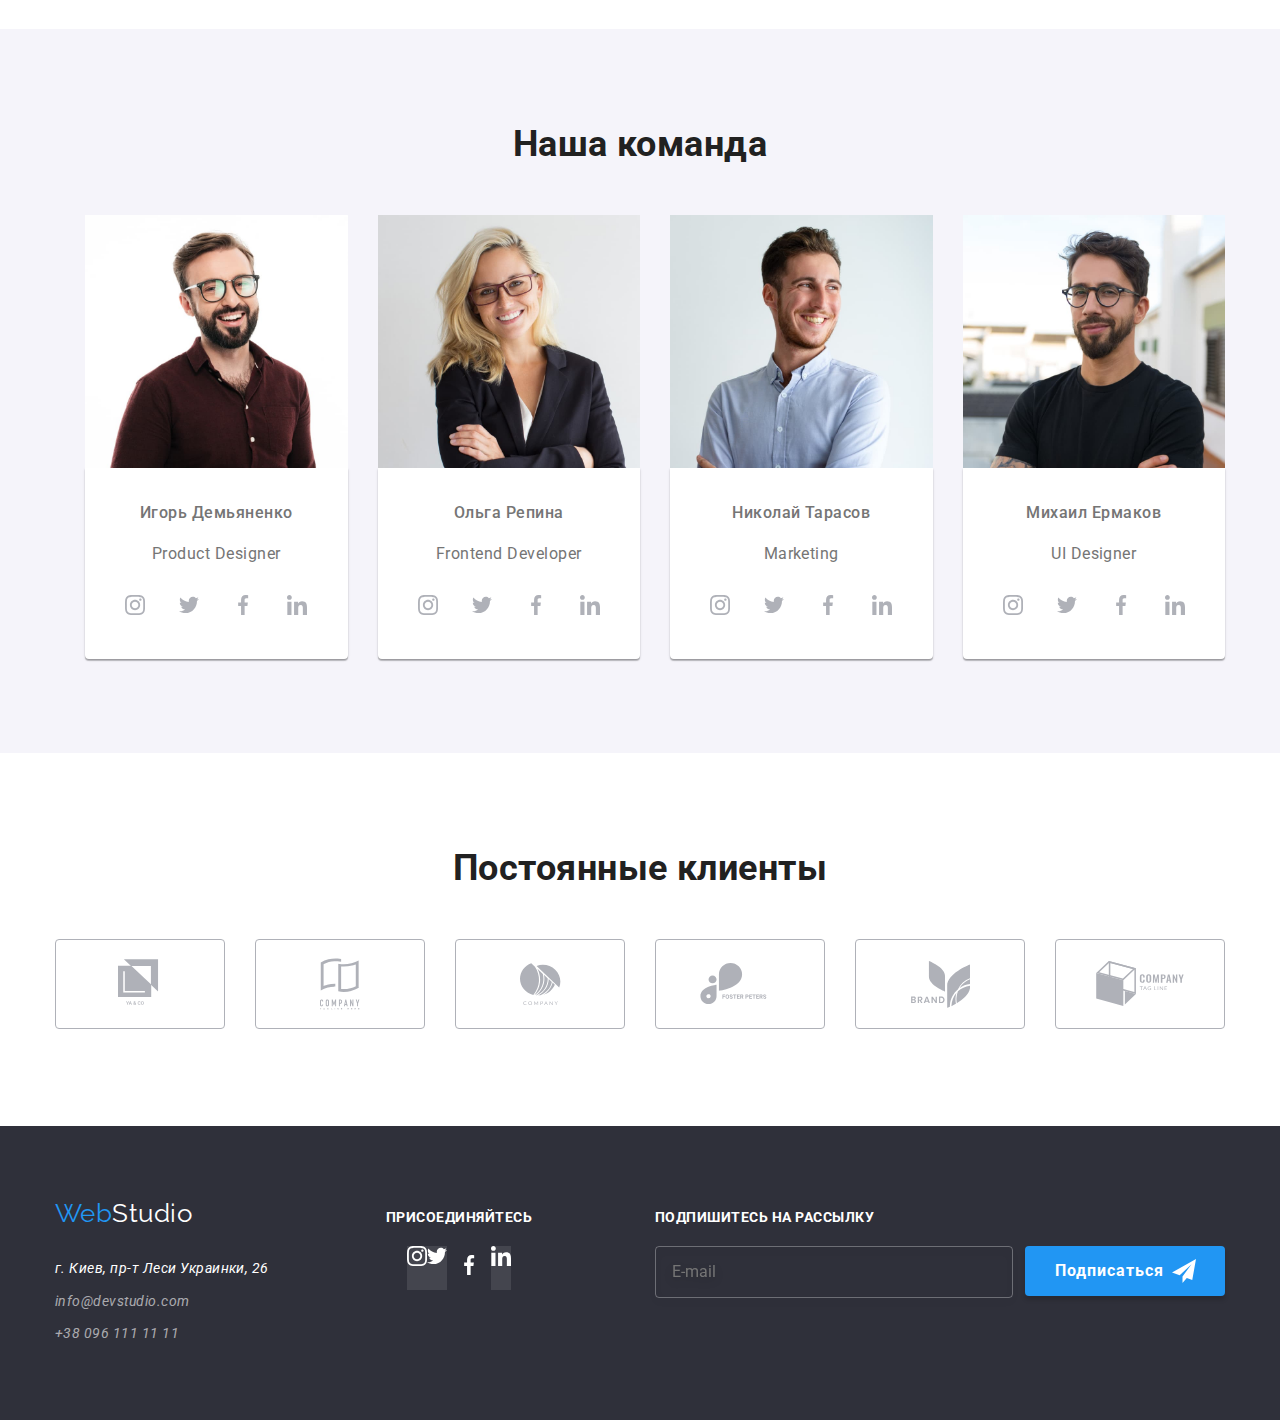
==== commit 95870626: "BEM" ====
--- a/index.html
+++ b/index.html
@@ -5,41 +5,40 @@
     <meta name="viewport" content="width=device-width, initial-scale=1.0">
     <title>Document</title>
     <link rel="preconnect" href="https://fonts.gstatic.com">
-<link rel="stylesheet" href="https://fonts.googleapis.com/css2?family=Raleway:wght@700&family=Roboto:wght@400;500;700;900&display=swap">
-<link rel="stylesheet" href="https://cdnjs.cloudflare.com/ajax/libs/modern-normalize/1.0.0/modern-normalize.min.css">    
+<link rel="stylesheet" href="https://fonts.googleapis.com/css2?family=Raleway:wght@700&family=Roboto:wght@400;500;700;900&display=swap">    
 <link rel="stylesheet" href="./css/modern-normalize.css">
     <link rel="stylesheet" href="./css/main.min.css">
 </head>
-<body class="page">
+<body>
 
     <!--шапка-->
-      <header>
+      <header class="header">
           <!-- container -->
-         <div class="container main-nav">
+         <div class="container header__container">
        <nav class="nav">
-       <a class="logo" href=""><span class="logo-web">Web</span>Studio</a>
+       <a class="logo logo--top" href=""><span class="logo__subtext">Web</span>Studio</a>
            
-               <ul class="site-nav">
-                   <li class="item"> <a href="./index.html" class="link carent">Студия</a></li>
-                   <li class="item"> <a href="./potrfolio.html" class="link">Портфолио</a></li>
-                   <li class="item"> <a href="" class="link">Контакты</a></li>
+               <ul class="nav__site">
+                   <li class="nav__item"> <a href="./index.html" class="nav__link nav__link--carent">Студия</a></li>
+                   <li class="nav__item"> <a href="./potrfolio.html" class="nav__link">Портфолио</a></li>
+                   <li class="nav__item"> <a href="" class="nav__link">Контакты</a></li>
                </ul>
             </nav>
 
-            <ul class="nav-adress">
-              <li class="item">
-               <a href="mailto:info@devstudio.com" class="link"
+            <ul class="contacts">
+              <li class="contacts__item">
+               <a href="mailto:info@devstudio.com" class="contacts__link"
                aria-label="icon-envelope">
-               <svg class="address-icon" width="16"
+               <svg class="contacts__icon" width="16"
                height="14"> 
                  <use href="./images/symbol-defs.svg#icon-envelope"></use>
                </svg>
                info@devstudio.com
                </a></li>
-              <li class="item">
-                <a href="tel:+380961111111" class="link" 
+              <li class="contacts__item">
+                <a href="tel:+380961111111" class="contacts__link" 
                 aria-label="phone">
-                 <svg class="address-icon" width="10"
+                 <svg class="contacts__icon" width="10"
                  height="16">
                    <use href="./images/symbol-defs.svg#icon-smartphone"></use>
                  </svg> 
@@ -62,55 +61,55 @@
     <section class="section"> 
       
         <!-- container -->
-      <div class="container">
+      <div class="container ">
 
               <h2 class="visually-hidden">особености</h2>
               <ul class="feature-list ">
-                  <li class="items">
-                      <h3 class="title">Внимание к деталям</h3>
-                      <p class="desc">Идейные соображения, а также начало повседневной работы по формированию позиции.</p>
+                  <li class="feature-list__items">
+                      <h3 class="feature-list__title">Внимание к деталям</h3>
+                      <p class="feature-list__text">Идейные соображения, а также начало повседневной работы по формированию позиции.</p>
                     </li>
-                  <li class="items">
-                      <h3 class="title">Пунктуальность</h3>
-                      <p class="desc">Задача организации, в особенности же рамки и место обучения кадров влечет за собой.</p>
+                  <li class="feature-list__items">
+                      <h3 class="feature-list__title">Пунктуальность</h3>
+                      <p class="feature-list__text">Задача организации, в особенности же рамки и место обучения кадров влечет за собой.</p>
                   </li>
-                  <li class="items">
-                      <h3 class="title">Планирование</h3>
-                      <p class="desc">Равным образом консультация с широким активом в значительной степени обуславливает.</p>
+                  <li class="feature-list__items">
+                      <h3 class="feature-list__title">Планирование</h3>
+                      <p class="feature-list__text">Равным образом консультация с широким активом в значительной степени обуславливает.</p>
                   </li>
-                  <li class="items">
-                      <h3 class="title">Современные</h3>
-                      <p class="desc">Значимость этих проблем настолько очевидна, что реализация плановых заданий.</p>
+                  <li class="feature-list__items">
+                      <h3 class="feature-list__title">Современные</h3>
+                      <p class="feature-list__text">Значимость этих проблем настолько очевидна, что реализация плановых заданий.</p>
                   </li>
               </ul>
             </div>
     </section>
 
-    <!--занетасть-->
-    <section class="section no-padding">  
+    <!--про нас-->
+    <section class="about-us">  
 
         <!-- container -->
       <div class="container">
 
-        <h2 class="section-title">Чем мы занимаемся</h2>
-              <ul class="feature-list">
-                  <li class="pic">
+        <h2 class="section__title about-us__title">Чем мы занимаемся</h2>
+              <ul class="about-us__list">
+                  <li class="about-us__pic">
                      <a href="">
                           <img src="./images/box-1.jpg" alt="компютер" width="370">
                         </a>
-                        <h2 class="pic-title">Десктопные приложения</h2>
+                        <h2 class="about-us__subtitle">Десктопные приложения</h2>
                     </li>    
-                    <li class="pic">
+                    <li class="about-us__pic">
                       <a href="">
                             <img src="./images/box-2.jpg" alt="робоча зона " width="370">
                       </a>
-                      <h2 class="pic-title">Мобильные приложения</h2>
+                      <h2 class="about-us__subtitle">Мобильные приложения</h2>
                     </li>
-                    <li class="pic">
+                    <li class="about-us__pic">
                        <a href="">
                            <img src="./images/box-3.jpg" alt="планшет" width="370">
                         </a>
-                        <h2 class="pic-title">Дизайнерские решения</h2>
+                        <h2 class="about-us__subtitle">Дизайнерские решения</h2>
                   </li>
               </ul>
               </div>
@@ -118,53 +117,53 @@
 
   <!--команда-->
 
-  <section class="section our">
+  <section class="section__team">
 
 <!-- container -->
       <div class="container">
           
-    <h2 class="section-title">Наша команда</h2>
-      <ul class="section-user">
-          <li class="user">
-              <article>
-              <div class="pic">
-              <img src="./images/img.jpg" alt="Product Designer" width="270">
+    <h2 class="section__title">Наша команда</h2>
+      <ul class="team__list">
+          <li class="team__persons">
+            <article> 
+              <div class="team__pic">
+                <img src="./images/img.jpg" alt="Product Designer" width="270">
               </div>
-              </article>
-              <div class="pic-content">
-              <h3 class="item">Игорь Демьяненко</h3>
-              <p class="link">Product Designer</p>
-              <ul class="social-icons">
-                <li class="icon-s">
-                    <a href="">
-                      <svg class="leter" width="20"  height="20">
+            </article>
+    
+              <div class="team__info">
+              <h3 class="team__name">Игорь Демьяненко</h3>
+              <p class="team__profession">Product Designer</p>
+              <ul class="social__icons">
+                <li class="social__item">
+                    <a class="social__link" href="">
+                      <svg class="social__element" width="20"  height="20">
                         <use  href="./images/symbol-defs.svg#icon-instagram">
-
-                        </use>
-                      </svg>
-                    </a>
-                </li>
-                <li class="icon-s">
-                    <a href="">
-                      <svg class="leter" width="20"  height="20">
+                       </use>
+                      </svg>
+                    </a>
+                </li>
+                <li class="social__item">
+                    <a class="social__link" href="">
+                      <svg class="social__element" width="20"  height="20">
                         <use  href="./images/symbol-defs.svg#icon-twitter">
 
                         </use>
                       </svg>
                     </a>
                 </li>
-                <li class="icon-s">
-                    <a href=""> 
-                      <svg class="leter" width="20"  height="20">
+                <li class="social__item">
+                    <a class="social__link" href=""> 
+                      <svg class="social__element" width="20"  height="20">
                       <use  href="./images/symbol-defs.svg#icon-facebook">
 
                       </use>
                     </svg>
                   </a>
                 </li>
-                <li class="icon-s">
-                    <a href="">
-                      <svg class="leter" width="20"  height="20">
+                <li class="social__item">
+                    <a class="social__link" href="">
+                      <svg class="social__element" width="20"  height="20">
                         <use  href="./images/symbol-defs.svg#icon-linkedin">
                         </use>
                       </svg>
@@ -173,46 +172,46 @@
             </ul>
               </div>
             </li>
-          <li class="user">
-              <article>
-              <div class="pic">
+          <li class="team__persons">
+              
+              <div class="team__pic">
               <img src="./images/img-(1).jpg" alt="Frontend Developer" width="270">
               </div>
-            </article>
-              <div class="pic-content">
-              <h3 class="item">Ольга Репина</h3>
-              <p class="link">Frontend Developer</p>
-              <ul class="social-icons">
-                <li class="icon-s">
+           
+              <div class="team__info">
+              <h3 class="team__name">Ольга Репина</h3>
+              <p class="team__profession">Frontend Developer</p>
+              <ul class="social__icons">
+                <li class="social__item">
                     <a href="">
-                      <svg class="leter" width="20"  height="20">
+                      <svg class="social__element" width="20"  height="20">
                         <use  href="./images/symbol-defs.svg#icon-instagram">
 
                         </use>
                       </svg>
                     </a>
                 </li>
-                <li class="icon-s">
+                <li class="social__item">
                     <a href="">
-                      <svg class="leter" width="20"  height="20">
+                      <svg class="social__element" width="20"  height="20">
                         <use  href="./images/symbol-defs.svg#icon-twitter">
 
                         </use>
                       </svg>
                     </a>
                 </li>
-                <li class="icon-s">
+                <li class="social__item">
                     <a href=""> 
-                      <svg class="leter" width="20"  height="20">
+                      <svg class="social__element" width="20"  height="20">
                       <use  href="./images/symbol-defs.svg#icon-facebook">
 
                       </use>
                     </svg>
                   </a>
                 </li>
-                <li class="icon-s">
+                <li class="social__item">
                     <a href="">
-                      <svg class="leter" width="20"  height="20">
+                      <svg class="social__element" width="20"  height="20">
                         <use  href="./images/symbol-defs.svg#icon-linkedin">
                         </use>
                       </svg>
@@ -221,46 +220,46 @@
             </ul>
             </div>
             </li>
-          <li class="user">
-              <article>
-              <div class="pic">
+          <li class="team__persons">
+              
+              <div class="team__pic">
               <img src="./images/img-(2).jpg" alt="Marketing" width="270">
               </div>
-            </article>
-              <div class="pic-content">
-              <h3 class="item">Николай Тарасов</h3>
-              <p class="link">Marketing</p>
-              <ul class="social-icons">
-                <li class="icon-s">
-                    <a href="">
-                      <svg class="leter" width="20"  height="20">
+           
+              <div class="team__info">
+              <h3 class="team__name">Николай Тарасов</h3>
+              <p class="team__profession">Marketing</p>
+              <ul class="social__icons">
+                <li class="social__item">
+                    <a class="social__link" href="">
+                      <svg class="social__element" width="20"  height="20">
                         <use  href="./images/symbol-defs.svg#icon-instagram">
 
                         </use>
                       </svg>
                     </a>
                 </li>
-                <li class="icon-s">
-                    <a href="">
-                      <svg class="leter" width="20"  height="20">
+                <li class="social__item">
+                    <a class="social__link" href="">
+                      <svg class="social__element" width="20"  height="20">
                         <use  href="./images/symbol-defs.svg#icon-twitter">
 
                         </use>
                       </svg>
                     </a>
                 </li>
-                <li class="icon-s">
-                    <a href=""> 
-                      <svg class="leter" width="20"  height="20">
+                <li class="social__item">
+                    <a class="social__link" href=""> 
+                      <svg class="social__element" width="20"  height="20">
                       <use  href="./images/symbol-defs.svg#icon-facebook">
 
                       </use>
                     </svg>
                   </a>
                 </li>
-                <li class="icon-s">
-                    <a href="">
-                      <svg class="leter" width="20"  height="20">
+                <li class="social__item">
+                    <a class="social__link" href="">
+                      <svg class="social__element" width="20"  height="20">
                         <use  href="./images/symbol-defs.svg#icon-linkedin">
                         </use>
                       </svg>
@@ -269,46 +268,46 @@
             </ul>
                      </div>
             </li>
-          <li class="user">
-              <article>
-              <div class="pic">
+          <li class="team__persons">
+              
+              <div class="team__pic">
               <img src="./images/img-(3).jpg" alt="UI Designer" width="270">
               </div>
-            </article>
-              <div class="pic-content">
-              <h3 class="item">Михаил Ермаков</h3>
-              <p class="link">UI Designer</p>
-              <ul class="social-icons">
-                <li class="icon-s">
-                    <a href="">
-                      <svg class="leter" width="20"  height="20">
+            
+              <div class="team__info">
+              <h3 class="team__name">Михаил Ермаков</h3>
+              <p class="team__profession">UI Designer</p>
+              <ul class="social__icons">
+                <li class="social__item">
+                    <a class="social__link" href="">
+                      <svg class="social__element" width="20"  height="20">
                         <use  href="./images/symbol-defs.svg#icon-instagram">
 
                         </use>
                       </svg>
                     </a>
                 </li>
-                <li class="icon-s">
-                    <a href="">
-                      <svg class="leter" width="20"  height="20">
+                <li class="social__item">
+                    <a class="social__link" href="">
+                      <svg class="social__element" width="20"  height="20">
                         <use  href="./images/symbol-defs.svg#icon-twitter">
 
                         </use>
                       </svg>
                     </a>
                 </li>
-                <li class="icon-s">
-                    <a href=""> 
-                      <svg class="leter" width="20"  height="20">
+                <li class="social__item">
+                    <a class="social__link" href=""> 
+                      <svg class="social__element" width="20"  height="20">
                       <use  href="./images/symbol-defs.svg#icon-facebook">
 
                       </use>
                     </svg>
                   </a>
                 </li>
-                <li class="icon-s">
-                    <a href="">
-                      <svg class="leter" width="20"  height="20">
+                <li class="social__item">
+                    <a class="social__link" href="">
+                      <svg class="social__element" width="20"  height="20">
                         <use  href="./images/symbol-defs.svg#icon-linkedin">
                         </use>
                       </svg>
@@ -322,59 +321,59 @@
   </section>
 
   <!-- Постоянные клиенты -->
-  <section class="regular">
+  <section class="section__client">
     <div class="container">
-    <h2 class="section-title client">Постоянные клиенты</h2>
-    <ul class="client-title">
-      <li clas="client-link">
-        <a class="client-item" href="#">
-          <div class="client-wraper">
-          <svg class="icon-c" width="44.27" height="49.23">
+    <h2 class="section__title section__title--client">Постоянные клиенты</h2>
+    <ul class="client__title">
+      <li clas="client__item">
+        <a class="client__link" href="#">
+          <div class="client__wraper">
+          <svg class="client__icon" width="44.27" height="49.23">
             <use href="./images/symbol-defs.svg#icon-logo-1"></use>
           </svg>
         </div>
         </a>
       </li>
-      <li clas="client-link">
-        <a class="client-item" href="">
-          <div class="client-wraper">
-          <svg class="icon-c" width="40" height="52">
+      <li clas="client__item">
+        <a class="client__link" href="">
+          <div class="client__wraper">
+          <svg class="client__icon" width="40" height="52">
             <use href="./images/symbol-defs.svg#icon-logo-2"></use>
           </svg>
         </div>
         </a>
       </li>
-      <li clas="client-link">
-        <a class="client-item" href="">
-          <div class="client-wraper">
-          <svg class="icon-c" width="41" height="42.6">
+      <li clas="client__item">
+        <a class="client__link" href="">
+          <div class="client__wraper">
+          <svg class="client__icon" width="41" height="42.6">
             <use href="./images/symbol-defs.svg#icon-logo-3"></use>
           </svg>
         </div>
         </a>
       </li>
-      <li clas="client-link">
-        <a class="client-item" href="">
-          <div class="client-wraper">
-          <svg class="icon-c" width="79.66" height="42.02">
+      <li clas="client__item">
+        <a class="client__link" href="">
+          <div class="client__wraper">
+          <svg class="client__icon" width="79.66" height="42.02">
             <use href="./images/symbol-defs.svg#icon-logo-4"></use>
           </svg>
         </div>
         </a>
       </li>
-      <li clas="client-link">
-        <a class="client-item" href="">
-          <div class="client-wraper">
-          <svg  class="icon-c" width="59" height="47">
+      <li clas="client__item">
+        <a class="client__link" href="">
+          <div class="client__wraper">
+          <svg  class="client__icon" width="59" height="47">
             <use href="./images/symbol-defs.svg#icon-logo-5"></use>
           </svg>
         </div>
         </a>
       </li>
-      <li clas="client-link">
-        <a class="client-item" href="">
-          <div class="client-wraper">
-          <svg class="icon-c" width="88.48" height="45.44">
+      <li clas="client__item">
+        <a class="client__link" href="">
+          <div class="client__wraper">
+          <svg class="client__icon" width="88.48" height="45.44">
             <use href="./images/symbol-defs.svg#icon-logo-6"></use>
           </svg>
         </div>
@@ -393,7 +392,7 @@
 
       <div class="container foot-div">
       <div>
-    <a class="logo" href=""><span class="logo-web">Web</span>Studio</a>
+    <a class="logo logo--bottom" href=""><span class="logo__subtext">Web</span>Studio</a>
     <address class="adres">
 
        <ul class="contact">
@@ -407,7 +406,7 @@
     <div class="footer-icons">
 <section >
   <h2 class="footer-title">присоединяйтесь</h2>
-  <ul class="social-icons">
+  <ul class="social__icons">
     <li class="icon-s footer-li">
         <a class="footer-a" href="">
           <svg class="leter-f" width="20"  height="20">
@@ -425,7 +424,7 @@
           </svg>
         </a>
     </li>
-    <li class="icon-s footer-li">
+    <li class="social__item footer-li">
         <a href=""> 
           <svg class="leter-f" width="20"  height="20">
           <use  href="./images/symbol-defs.svg#icon-facebook">
--- a/css/main.min.css
+++ b/css/main.min.css
@@ -1,2 +1,2 @@
-body{color:#757575;font-family:Roboto, sans-serif;letter-spacing:0.03em}.visually-hidden{position:absolute;width:1px;height:1px;margin:-1px;border:0;padding:0;white-space:nowrap;-webkit-clip-path:inset(100%);clip-path:inset(100%);clip:rect(0 0 0 0);overflow:hidden}.section.no-padding{padding-top:0;padding-bottom:0}.card-set .list{margin-top:4;margin-bottom:0}img{display:block;max-width:100%;height:auto}.container{margin-left:auto;margin-right:auto;width:1200px;padding-right:15px;padding-left:15px}header{border-bottom:1px solid #ececec}.main-nav{-webkit-box-pack:justify;-ms-flex-pack:justify;justify-content:space-between;-webkit-box-align:center;-ms-flex-align:center;align-items:center;display:-webkit-box;display:-ms-flexbox;display:flex}.nav{display:-webkit-box;display:-ms-flexbox;display:flex}.nav-adress{margin-left:auto;display:-webkit-box;display:-ms-flexbox;display:flex;padding-left:0;margin-top:0;margin-bottom:0;font-weight:500;font-size:14px;line-height:1.14;letter-spacing:0.02em;cursor:pointer;color:var(--primary-text-color)}.site-nav{-webkit-box-pack:justify;-ms-flex-pack:justify;justify-content:space-between;-webkit-box-align:center;-ms-flex-align:center;align-items:center;display:-webkit-box;display:-ms-flexbox;display:flex;margin-left:93px;margin-top:0;margin-bottom:0;padding-left:0}.logo-web{color:#2196F3}.nav .logo{padding-top:24px;padding-bottom:25px}.logo{color:#000;font-family:Raleway, sans-serif;font-size:26px;line-height:1.11}.site-nav .item+.item{margin-left:50px}.site-nav .link{position:relative;display:block;padding-top:32px;padding-bottom:32px;color:#212121;font-weight:500;font-size:14px;line-height:1.14;letter-spacing:0.02em;-webkit-transition:color 250ms cubic-bezier(0.4, 0, 0.2, 1);transition:color 250ms cubic-bezier(0.4, 0, 0.2, 1)}.site-nav .link:hover,.site-nav .link:focus{color:#2196F3}.site-nav .link::after{content:'';position:absolute;bottom:-1px;left:0;width:100%;height:4px;background-color:#2196F3;border-radius:2px;opacity:0;-webkit-transition:opacity 250ms cubic-bezier(0.4, 0, 0.2, 1);transition:opacity 250ms cubic-bezier(0.4, 0, 0.2, 1)}.site-nav .link:hover::after,.site-nav .link:focus::after{opacity:1}.site-nav .carent{color:#2196F3}.site-nav .carent::after{opacity:1}.nav-adress .item+.item{margin-left:50px}.nav-adress .link{position:relative;display:-webkit-box;display:-ms-flexbox;display:flex;-webkit-box-align:center;-ms-flex-align:center;align-items:center;padding-top:22px;padding-bottom:22px;font-weight:500;font-size:14px;line-height:1.14;letter-spacing:0.02em;color:var(--primary-text-color);-webkit-transition:color 250ms cubic-bezier(0.4, 0, 0.2, 1);transition:color 250ms cubic-bezier(0.4, 0, 0.2, 1)}.address-icon{-webkit-box-align:center;-ms-flex-align:center;align-items:center;fill:currentColor;margin-right:10px;-webkit-transition:color 250ms cubic-bezier(0.4, 0, 0.2, 1);transition:color 250ms cubic-bezier(0.4, 0, 0.2, 1)}.address-icon:hover,.address-icon:focus{fill:#2196F3}.nav-adress .link:hover,.nav-adress .link:focus{color:#2196F3}.hero{max-width:1600px;margin-right:auto;margin-left:auto;padding-top:199px;padding-bottom:201px;margin-top:0px;margin-bottom:0px;height:600px;text-align:center;background-image:-webkit-gradient(linear, left top, right top, from(rgba(47,48,58,0.4)), to(rgba(47,48,58,0.4))),url(../images/hero.jpg);background-image:linear-gradient(to right, rgba(47,48,58,0.4), rgba(47,48,58,0.4)),url(../images/hero.jpg);background-size:cover;background-position:center;text-align:center}.hero .hero-title{margin-bottom:40px;margin-right:auto;margin-left:auto;color:#fff;font-weight:900;font-size:44px;line-height:1.36;width:696px;letter-spacing:0.06em}.section{padding-top:94px;padding-bottom:94px}.feature-list{display:-webkit-box;display:-ms-flexbox;display:flex;-ms-flex-wrap:wrap;flex-wrap:wrap;padding-bottom:94px;margin-top:0;margin-bottom:0;padding-left:0;list-style:none}.feature-list .title{margin-top:30px;margin-bottom:10px}.items::before{display:block;content:'';width:270px;height:120px;margin-bottom:30px;background-repeat:no-repeat;background-position:center;background-color:#F5F4FA}.items:nth-child(1)::before{background-image:url("../images/antenna.svg")}.items:nth-child(2)::before{background-image:url("../images/clock.svg")}.items:nth-child(3)::before{background-image:url("../images/diagram.svg")}.items:nth-child(4)::before{background-image:url("../images/astronaut.svg")}.feature-list .items{width:270px}.feature-list .items+.items{margin-left:30px}.feature-list .pic{position:relative;width:370px}.feature-list .pic+.pic{margin-left:30px}.section-title,.section .title,.section .item{color:#212121}.feature-list .title{margin-top:0;margin-bottom:10px;font-size:14px;line-height:1.4}.feature-list .pic-title{position:absolute;width:370px;height:70px;padding:27px 0;bottom:0;margin-top:0;margin-bottom:0;font-weight:700;font-size:14px;line-height:1.17;text-transform:uppercase;text-align:center;color:#fff;background-color:rgba(47,48,58,0.8)}.section-title{margin-top:0;margin-bottom:50px;font-size:36px;line-height:1.17;text-align:center}.section-title.client{padding-top:94px}.section .desc{margin-top:0;margin-bottom:0;font-weight:400;font-size:14px;line-height:1.71}.section .item{margin-top:0;margin-bottom:10px;font-weight:500;font-size:16px;line-height:1.9}.section .link{padding-top:0;padding-bottom:0;margin-bottom:16px;margin-top:0;font-size:16px;line-height:1.9}.section.our{background-color:#F5F4FA}.section-user .user{-ms-flex-preferred-size:calc(100% / 4 - $card-grid);flex-basis:calc(100% / 4 - $card-grid);margin-left:30px;-webkit-box-shadow:0px 1px 3px rgba(0,0,0,0.12),0px 1px 1px rgba(0,0,0,0.14),0px 2px 1px rgba(0,0,0,0.2);box-shadow:0px 1px 3px rgba(0,0,0,0.12),0px 1px 1px rgba(0,0,0,0.14),0px 2px 1px rgba(0,0,0,0.2);border-radius:0px 0px 4px 4px}.section-user{margin-left:calc(-1 * $card-grid);display:-webkit-box;display:-ms-flexbox;display:flex;-ms-flex-wrap:wrap;flex-wrap:wrap;padding-left:0;margin-top:0;margin-bottom:0;text-align:center}.pic-content{padding-top:30px;padding-bottom:30px;background-color:rgba(255,255,255,0.6)}.social-icons{display:-webkit-box;display:-ms-flexbox;display:flex;-webkit-box-pack:center;-ms-flex-pack:center;justify-content:center;padding-left:0;color:var(--primary-text-color)}.social-icons .icon-s{display:-webkit-box;display:-ms-flexbox;display:flex;-webkit-box-pack:center;-ms-flex-pack:center;justify-content:center;-webkit-box-align:center;-ms-flex-align:center;align-items:center;width:44px;height:44px;border-radius:50%;-webkit-transition:background-color 250ms cubic-bezier(0.4, 0, 0.2, 1);transition:background-color 250ms cubic-bezier(0.4, 0, 0.2, 1)}.social-icons .icon-s+.icon-s{margin-left:10px}.leter{fill:#afb1b8;-webkit-transition:color 250ms cubic-bezier(0.4, 0, 0.2, 1);transition:color 250ms cubic-bezier(0.4, 0, 0.2, 1)}.icon-s:hover .leter{fill:#fff}.social-icons .icon-s:hover,.social-icons .icon-s:focus{background-color:#2196F3}.icon-s.footer-li{background-color:rgba(255,255,255,0.1);fill:#fff}.leter-f{fill:#fff}.regular{padding-bottom:97px}.client-title{padding:0;margin:50px auto 0;display:-webkit-box;display:-ms-flexbox;display:flex;-webkit-box-pack:justify;-ms-flex-pack:justify;justify-content:space-between;color:#afb1b8}.client-item{color:#afb1b8}.client-wraper{width:170px;height:90px;border:1px solid currentColor;border-radius:4px;display:-webkit-box;display:-ms-flexbox;display:flex;-webkit-box-pack:center;-ms-flex-pack:center;justify-content:center;-webkit-box-align:center;-ms-flex-align:center;align-items:center;-webkit-transition:color 250ms cubic-bezier(0.4, 0, 0.2, 1);transition:color 250ms cubic-bezier(0.4, 0, 0.2, 1)}.icon-c{fill:currentColor}.client-wraper:hover,.client-wraper:focus{color:#2196F3}.footer{display:-webkit-box;display:-ms-flexbox;display:flex;-webkit-box-pack:center;-ms-flex-pack:center;justify-content:center;background:#2F303A}.footer-ul{margin:20px 0 0}.footer .logo,.footer .item-s{color:#fff}.adres .item{color:rgba(255,255,255,0.6);-webkit-transition:color 250ms cubic-bezier(0.4, 0, 0.2, 1);transition:color 250ms cubic-bezier(0.4, 0, 0.2, 1)}.adres .item:hover,.adres .item:focus{color:#fff}.footer .contact{display:block;-ms-flex-wrap:wrap;flex-wrap:wrap;padding-left:0;margin-top:20px;width:231px;font-weight:normal;font-size:14px;line-height:1.71}.contact .links{display:inline-block;-ms-flex-wrap:wrap;flex-wrap:wrap;margin-top:9px}.footer .container{padding-top:60px;padding-bottom:60px}.footer-title{display:block;font-style:normal;font-weight:700;margin-bottom:20px;padding-left:0;font-size:14px;line-height:1.14;color:#fff;text-transform:uppercase}.footer-icons{display:-webkit-box;display:-ms-flexbox;display:flex;-webkit-box-pack:center;-ms-flex-pack:center;justify-content:center;-webkit-box-align:center;-ms-flex-align:center;align-items:center;padding-top:0;padding-bottom:0;width:206px;margin:12px 93px 40px 70px}.foot-div{display:-webkit-box;display:-ms-flexbox;display:flex;-webkit-box-align:baseline;-ms-flex-align:baseline;align-items:baseline}.footer-form{display:-webkit-box;display:-ms-flexbox;display:flex}.form-title{font-style:normal;font-weight:700;margin-bottom:20px;padding-left:0;font-size:14px;line-height:1.14;color:#fff;text-transform:uppercase}.sign-form{display:-webkit-box;display:-ms-flexbox;display:flex}.email-footer{width:358px;outline:none;margin:0;padding-top:15px;padding-bottom:15px;padding-left:16px;line-height:20px;font-family:inherit;border:1px solid rgba(255,255,255,0.3);-webkit-box-sizing:border-box;box-sizing:border-box;-webkit-filter:drop-shadow(0px 4px 4px rgba(0,0,0,0.15));filter:drop-shadow(0px 4px 4px rgba(0,0,0,0.15));border-radius:4px;background-color:transparent;color:#fff;-webkit-transition:border-color 250ms cubic-bezier(0.4, 0, 0.2, 1);transition:border-color 250ms cubic-bezier(0.4, 0, 0.2, 1)}.email-footer:focus,.email-footer:hover{border-color:#188ce8}.leter-btn{position:absolute;top:50%;right:28px;-webkit-transform:translateY(-50%);transform:translateY(-50%);fill:#fff}.button{border-radius:4px;padding:10px 32px;border:1px solid transparent;color:#fff;background-color:#2196F3;font-family:inherit;font-weight:700;font-size:16px;line-height:1.87;letter-spacing:0.06em;-webkit-box-align:center;-ms-flex-align:center;align-items:center;cursor:pointer}.button-footer{display:-webkit-box;display:-ms-flexbox;display:flex;width:200px;height:50px;position:relative;padding-top:10px;padding-right:62px;padding-bottom:10px;padding-left:29px;font-family:inherit;margin-left:12px;font-weight:700;font-size:16px;line-height:1.87;letter-spacing:0.06em;border-radius:4px;-webkit-box-align:center;-ms-flex-align:center;align-items:center;border:1px solid transparent;color:#fff;background-color:#2196F3;-webkit-box-shadow:0px 4px 4px rgba(0,0,0,0.15);box-shadow:0px 4px 4px rgba(0,0,0,0.15);cursor:pointer;-webkit-transition:background-color 250ms cubic-bezier(0.4, 0, 0.2, 1);transition:background-color 250ms cubic-bezier(0.4, 0, 0.2, 1)}.button-footer:focus,.button-footer:hover{background-color:#188ce8}.title-btn{-webkit-box-pack:center;-ms-flex-pack:center;justify-content:center;padding-top:93px;padding-bottom:34px;display:-webkit-box;display:-ms-flexbox;display:flex;padding-left:0;margin-top:0;margin-bottom:0}.title-btn .btn-btn+.btn-btn{margin-left:8px}.btn{display:inline-block;border-radius:4px;padding:6px 22px;border:1px solid transparent;color:#212121;background:#F5F4FA;font-family:inherit;font-weight:500;font-size:16px;line-height:1.62;text-align:center;-webkit-transition:background-color 250ms cubic-bezier(0.4, 0, 0.2, 1),color 250ms 250ms cubic-bezier(0.4, 0, 0.2, 1);transition:background-color 250ms cubic-bezier(0.4, 0, 0.2, 1),color 250ms 250ms cubic-bezier(0.4, 0, 0.2, 1)}.btn:hover,.btn:focus{color:#fff;background-color:#2196F3}.title-flex{margin-right:auto;margin-left:auto;padding-right:15px;padding-bottom:94px;padding-left:15px;width:1200px}.card-contents .title{margin-top:0;margin-bottom:4px;width:322px;color:#212121;font-weight:700;font-size:18px;line-height:2;letter-spacing:0.06em}.card-set{display:-webkit-box;display:-ms-flexbox;display:flex;-ms-flex-wrap:wrap;flex-wrap:wrap;padding-left:0;margin-top:calc(-1 * $card-grid);margin-bottom:0;margin-left:calc(-1 * $card-grid)}.card-set .grid{-ms-flex-preferred-size:calc(100% / 3 - $card-grid);flex-basis:calc(100% / 3 - $card-grid);margin-top:30px;margin-left:30px;-webkit-box-shadow:0px 1px 3px rgba(0,0,0,0.12),0px 1px 1px rgba(0,0,0,0.14),0px 2px 1px rgba(0,0,0,0.2);box-shadow:0px 1px 3px rgba(0,0,0,0.12),0px 1px 1px rgba(0,0,0,0.14),0px 2px 1px rgba(0,0,0,0.2);border-radius:0px 0px 4px 4px}.card-contents{padding:20px 24px}.caption .title{margin-top:20px;color:#212121;font-size:18px;line-height:2;letter-spacing:0.06em}.caption .list{margin-top:0;margin-bottom:20px;font-weight:400;font-size:16px;line-height:1.87}.card-thumb{position:relative;overflow:hidden}.card-overlay{position:absolute;top:0;left:0;width:100%;height:100%;padding:63px 24px;background-color:rgba(33,150,243,0.9);-webkit-transform:translateY(100%);transform:translateY(100%);-webkit-transition:-webkit-transform 250ms cubic-bezier(0.4, 0, 0.2, 1);transition:-webkit-transform 250ms cubic-bezier(0.4, 0, 0.2, 1);transition:transform 250ms cubic-bezier(0.4, 0, 0.2, 1);transition:transform 250ms cubic-bezier(0.4, 0, 0.2, 1), -webkit-transform 250ms cubic-bezier(0.4, 0, 0.2, 1)}.card:hover .card-overlay{-webkit-transform:translateX(0);transform:translateX(0)}.card-text{position:absolute;width:322px;height:168px;display:-webkit-box;display:-ms-flexbox;display:flex;top:50%;left:50%;-webkit-transform:translate(-50%, -50%);transform:translate(-50%, -50%);font-weight:400;font-size:18px;line-height:1.56;color:#fff;opacity:0;-webkit-transition:opacity 250ms cubic-bezier(0.4, 0, 0.2, 1);transition:opacity 250ms cubic-bezier(0.4, 0, 0.2, 1)}.card:hover .card-text,.card:focus .card-text{opacity:1}.backdrop-sign{position:fixed;top:0;left:0;width:100%;height:100%;background-color:rgba(0,0,0,0.2);opacity:1;-webkit-transition:opacity 250ms cubic-bezier(0.4, 0, 0.2, 1);transition:opacity 250ms cubic-bezier(0.4, 0, 0.2, 1)}.backdrop-sign.is-hidden{opacity:0;pointer-events:none;visibility:visible}.backdrop-sign.is-hidden .modal-sign{-webkit-transform:translate(-50%, -50%) scale(1.3);transform:translate(-50%, -50%) scale(1.3)}.modal-sign{position:absolute;top:50%;left:50%;padding:40px;-webkit-transform:translate(-50%, -50%) scale(1);transform:translate(-50%, -50%) scale(1);min-width:528px;max-height:100vh;background-color:#fff;-webkit-box-shadow:0px 1px 3px rgba(0,0,0,0.12),0px 1px 1px rgba(0,0,0,0.14),0px 2px 1px rgba(0,0,0,0.2);box-shadow:0px 1px 3px rgba(0,0,0,0.12),0px 1px 1px rgba(0,0,0,0.14),0px 2px 1px rgba(0,0,0,0.2);border-radius:4px}.modal-colose{position:absolute;top:8px;right:8px;padding:5px;display:-webkit-box;display:-ms-flexbox;display:flex;border:1px solid rgba(0,0,0,0.1);border-radius:50%;cursor:pointer;background-color:inherit}.modal-colose:focus,.modal-colose:hover{fill:#2196F3}.modal-title{margin-top:0;margin-bottom:12px;font-weight:700;font-size:20px;line-height:1.15;text-align:center;color:#212121}.signup-form .group{display:-webkit-box;display:-ms-flexbox;display:flex;-webkit-box-orient:vertical;-webkit-box-direction:normal;-ms-flex-direction:column;flex-direction:column;margin-bottom:10px}.signup-form .form-lable{display:-webkit-box;display:-ms-flexbox;display:flex;-webkit-box-orient:vertical;-webkit-box-direction:normal;-ms-flex-direction:column;flex-direction:column;margin-bottom:4px;font-family:inherit;font-size:12px;line-height:1.16;letter-spacing:0.01em;cursor:pointer}.signup-form .form-input{width:100%;font-family:inherit;margin:0;padding:11px 11px 11px 42px;width:448px;cursor:pointer;outline:none;border:1px solid rgba(33,33,33,0.2);-webkit-box-sizing:border-box;box-sizing:border-box;border-radius:4px;-webkit-transition:border-color 250ms cubic-bezier(0.4, 0, 0.2, 1);transition:border-color 250ms cubic-bezier(0.4, 0, 0.2, 1)}.signup-form .form-input:focus,.signup-form .form-input:hover{border-color:#2196F3}.signup-form .input-wrapper{position:relative}.signup-form .icon{position:absolute;top:50%;left:12px;-webkit-transform:translateY(-50%);transform:translateY(-50%);cursor:pointer;-webkit-transition:fill 250ms cubic-bezier(0.4, 0, 0.2, 1);transition:fill 250ms cubic-bezier(0.4, 0, 0.2, 1)}.signup-form .form-input:focus+.icon,.signup-form .form-input:hover+.icon{fill:#2196F3}.textarea-wrapper .form-input.comment{padding:12px 16px;margin-bottom:20px}.textarea-wrapper .comment:hover::-webkit-input-placeholder,.textarea-wrapper .comment:focus::-webkit-input-placeholder{color:#2196F3}.textarea-wrapper .comment:hover:-ms-input-placeholder,.textarea-wrapper .comment:focus:-ms-input-placeholder{color:#2196F3}.textarea-wrapper .comment:hover::-ms-input-placeholder,.textarea-wrapper .comment:focus::-ms-input-placeholder{color:#2196F3}.textarea-wrapper .comment:hover::placeholder,.textarea-wrapper .comment:focus::placeholder{color:#2196F3}.checkbox-wrapper{margin:0 11px 30px 12px}.checkbox-wrapper .checkbox-lable{display:-webkit-box;display:-ms-flexbox;display:flex;-webkit-box-align:center;-ms-flex-align:center;align-items:center;font-family:inherit;font-size:14px;line-height:1.71;cursor:pointer}.checkbox-lable .link{color:#2196F3;-webkit-text-decoration-line:underline;text-decoration-line:underline;-webkit-transition:color 250ms cubic-bezier(0.4, 0, 0.2, 1);transition:color 250ms cubic-bezier(0.4, 0, 0.2, 1)}.checkbox-lable:focus .link,.checkbox-lable:hover .link{color:#188ce8}.checkbox{appearance:none;-moz-appearance:none;-webkit-appearance:none;position:absolute}.chackbox-icon{margin-right:7px;border:2px solid #000;border-radius:3px;fill:none;cursor:pointer;-webkit-transition:background-color 250ms cubic-bezier(0.4, 0, 0.2, 1);transition:background-color 250ms cubic-bezier(0.4, 0, 0.2, 1)}.checkbox:checked+.chackbox-icon{border:none;background-color:#2196F3;fill:#fff;opacity:1}.check-btn{display:-webkit-box;display:-ms-flexbox;display:flex;min-width:200px;margin-right:auto;margin-left:auto;padding:10px 55px;font-family:inherit;font-weight:700;font-size:16px;line-height:1.87;letter-spacing:0.06em;color:#fff;background-color:#2196F3;-webkit-box-shadow:0px 4px 4px rgba(0,0,0,0.15);box-shadow:0px 4px 4px rgba(0,0,0,0.15);border:transparent;border-radius:4px;cursor:pointer;-webkit-transition:background-color 250ms cubic-bezier(0.4, 0, 0.2, 1);transition:background-color 250ms cubic-bezier(0.4, 0, 0.2, 1)}.signup-form:focus .check-btn,.signup-form:hover .check-btn{background-color:#188ce8}
+/*! modern-normalize v1.0.0 | MIT License | https://github.com/sindresorhus/modern-normalize */*,::after,::before{-webkit-box-sizing:border-box;box-sizing:border-box}:root{-moz-tab-size:4;-o-tab-size:4;tab-size:4}html{line-height:1.15;-webkit-text-size-adjust:100%}body{margin:0}body{font-family:system-ui,-apple-system,'Segoe UI',Roboto,Helvetica,Arial,sans-serif,'Apple Color Emoji','Segoe UI Emoji'}hr{height:0;color:inherit}abbr[title]{-webkit-text-decoration:underline dotted;text-decoration:underline dotted}b,strong{font-weight:bolder}code,kbd,pre,samp{font-family:ui-monospace,SFMono-Regular,Consolas,'Liberation Mono',Menlo,monospace;font-size:1em}small{font-size:80%}sub,sup{font-size:75%;line-height:0;position:relative;vertical-align:baseline}sub{bottom:-.25em}sup{top:-.5em}table{text-indent:0;border-color:inherit}button,input,optgroup,select,textarea{font-family:inherit;font-size:100%;line-height:1.15;margin:0}button,select{text-transform:none}[type=button],[type=reset],[type=submit],button{-webkit-appearance:button}::-moz-focus-inner{border-style:none;padding:0}:-moz-focusring{outline:1px dotted ButtonText}:-moz-ui-invalid{box-shadow:none}legend{padding:0}progress{vertical-align:baseline}::-webkit-inner-spin-button,::-webkit-outer-spin-button{height:auto}[type=search]{-webkit-appearance:textfield;outline-offset:-2px}::-webkit-search-decoration{-webkit-appearance:none}::-webkit-file-upload-button{-webkit-appearance:button;font:inherit}summary{display:list-item}body{color:#757575;font-family:Roboto, sans-serif;letter-spacing:0.03em}ul{list-style:none}a{text-decoration:none}.visually-hidden{position:absolute;width:1px;height:1px;margin:-1px;border:0;padding:0;white-space:nowrap;-webkit-clip-path:inset(100%);clip-path:inset(100%);clip:rect(0 0 0 0);overflow:hidden}.card-set .list{margin-top:4;margin-bottom:0}img{display:block;max-width:100%;height:auto}.container{margin-left:auto;margin-right:auto;width:1200px;padding-right:15px;padding-left:15px}.logo{font-family:Raleway, sans-serif;font-size:26px;line-height:1.11;color:#000}.logo--top{padding-top:24px;padding-bottom:25px}.logo__subtext{color:#2196F3}.logo--bottom{color:#fff}.header{border-bottom:1px solid #ececec}.header__container{display:-webkit-box;display:-ms-flexbox;display:flex;-webkit-box-pack:justify;-ms-flex-pack:justify;justify-content:space-between;-webkit-box-align:center;-ms-flex-align:center;align-items:center}.header__nav{display:-webkit-box;display:-ms-flexbox;display:flex}.nav__site{-webkit-box-pack:justify;-ms-flex-pack:justify;justify-content:space-between;-webkit-box-align:center;-ms-flex-align:center;align-items:center;display:-webkit-box;display:-ms-flexbox;display:flex;margin-left:93px;margin-top:0;margin-bottom:0;padding-left:0}.nav__site .nav__item+.nav__item{margin-left:50px}.nav__link{position:relative;display:block;padding-top:32px;padding-bottom:32px;color:#212121;font-weight:500;font-size:14px;line-height:1.14;letter-spacing:0.02em;-webkit-transition:color 250ms cubic-bezier(0.4, 0, 0.2, 1);transition:color 250ms cubic-bezier(0.4, 0, 0.2, 1)}.nav__link:hover,.nav__link:focus{color:#2196F3}.nav__link::after{content:'';position:absolute;bottom:-1px;left:0;width:100%;height:4px;background-color:#2196F3;border-radius:2px;opacity:0;-webkit-transition:opacity 250ms cubic-bezier(0.4, 0, 0.2, 1);transition:opacity 250ms cubic-bezier(0.4, 0, 0.2, 1)}.nav__link:hover::after,.nav__link:focus::after{opacity:1}.nav__site__carent{color:#2196F3}.nav__site .carent::after{opacity:1}.contacts .contacts__item+.contacts__item{margin-left:50px}.contacts{margin-left:auto;display:-webkit-box;display:-ms-flexbox;display:flex;padding-left:0;margin-top:0;margin-bottom:0;font-weight:500;font-size:14px;line-height:1.14;letter-spacing:0.02em;cursor:pointer;color:#757575}.contacts__link{position:relative;display:-webkit-box;display:-ms-flexbox;display:flex;-webkit-box-align:center;-ms-flex-align:center;align-items:center;padding-top:22px;padding-bottom:22px;font-weight:500;font-size:14px;line-height:1.14;letter-spacing:0.02em;color:var(--primary-text-color);-webkit-transition:color 250ms cubic-bezier(0.4, 0, 0.2, 1);transition:color 250ms cubic-bezier(0.4, 0, 0.2, 1)}.contacts__link:hover,.contacts__link:focus{color:#2196F3}.contacts__link:hover::after,.contacts__link:focus::after{opacity:1}.contacts__icon{-webkit-box-align:center;-ms-flex-align:center;align-items:center;fill:currentColor;margin-right:10px;-webkit-transition:color 250ms cubic-bezier(0.4, 0, 0.2, 1);transition:color 250ms cubic-bezier(0.4, 0, 0.2, 1)}.contacts__icon:hover,.contacts__icon:focus{fill:#2196F3}.hero{max-width:1600px;margin-right:auto;margin-left:auto;padding-top:199px;padding-bottom:201px;margin-top:0px;margin-bottom:0px;height:600px;text-align:center;background-image:-webkit-gradient(linear, left top, right top, from(rgba(47,48,58,0.4)), to(rgba(47,48,58,0.4))),url(../images/hero.jpg);background-image:linear-gradient(to right, rgba(47,48,58,0.4), rgba(47,48,58,0.4)),url(../images/hero.jpg);background-size:cover;background-position:center;text-align:center}.hero .hero-title{margin-bottom:40px;margin-right:auto;margin-left:auto;color:#fff;font-weight:900;font-size:44px;line-height:1.36;width:696px;letter-spacing:0.06em}.section{padding-top:94px;padding-bottom:94px}.feature-list,.about-us__list{display:-webkit-box;display:-ms-flexbox;display:flex;-ms-flex-wrap:wrap;flex-wrap:wrap;margin-top:0;margin-bottom:0;padding-left:0;list-style:none}.feature-list__title{margin-top:30px;margin-bottom:10px;font-size:14px;line-height:1.4}.feature-list__items::before{display:block;content:'';width:270px;height:120px;margin-bottom:30px;background-repeat:no-repeat;background-position:center;background-color:#F5F4FA}.feature-list__items:nth-child(1)::before{background-image:url("../images/antenna.svg")}.feature-list__items:nth-child(2)::before{background-image:url("../images/clock.svg")}.feature-list__items:nth-child(3)::before{background-image:url("../images/diagram.svg")}.feature-list__items:nth-child(4)::before{background-image:url("../images/astronaut.svg")}.feature-list__items{width:270px}.feature-list__items+.feature-list__items{margin-left:30px}.about-us__pic{position:relative;width:370px}.about-us__list .about-us__pic+.about-us__pic{margin-left:30px}.about-us{padding-bottom:94px}.section__title,.feature-list__title,.section .item{color:#212121}.section__title{margin-top:0;margin-bottom:50px;font-size:36px;line-height:1.17;text-align:center}.section__title--client{padding-top:94px}.feature-list__text{margin-top:0;margin-bottom:0;font-weight:400;font-size:14px;line-height:1.71}.team__name{margin-top:0;margin-bottom:10px;font-weight:500;font-size:16px;line-height:1.9}.team__profession{padding-top:0;padding-bottom:0;margin-bottom:16px;margin-top:0;font-size:16px;line-height:1.9}.about-us__subtitle{position:absolute;width:370px;height:70px;padding:27px 0;bottom:0;margin-top:0;margin-bottom:0;font-weight:700;font-size:14px;line-height:1.17;text-transform:uppercase;text-align:center;color:#fff;background-color:rgba(47,48,58,0.8)}.section__team{padding-top:94px;padding-bottom:94px;background-color:#F5F4FA}.team__list .team__persons{-ms-flex-preferred-size:calc(100% / 4 - 30px);flex-basis:calc(100% / 4 - 30px);margin-left:30px}.team__list{margin-left:calc(-1 * $card-grid);display:-webkit-box;display:-ms-flexbox;display:flex;-ms-flex-wrap:wrap;flex-wrap:wrap;padding-left:0;margin-top:0;margin-bottom:0;text-align:center}.team__info{padding-top:30px;padding-bottom:30px;background-color:#fff;-webkit-box-shadow:0px 1px 3px rgba(0,0,0,0.12),0px 1px 1px rgba(0,0,0,0.14),0px 2px 1px rgba(0,0,0,0.2);box-shadow:0px 1px 3px rgba(0,0,0,0.12),0px 1px 1px rgba(0,0,0,0.14),0px 2px 1px rgba(0,0,0,0.2);border-radius:0px 0px 4px 4px;cursor:pointer}.social__icons{display:-webkit-box;display:-ms-flexbox;display:flex;-webkit-box-pack:center;-ms-flex-pack:center;justify-content:center;padding-left:0;color:var(--primary-text-color)}.social__icons .social__item{display:-webkit-box;display:-ms-flexbox;display:flex;-webkit-box-pack:center;-ms-flex-pack:center;justify-content:center;-webkit-box-align:center;-ms-flex-align:center;align-items:center;width:44px;height:44px;border-radius:50%;-webkit-transition:background-color 250ms cubic-bezier(0.4, 0, 0.2, 1);transition:background-color 250ms cubic-bezier(0.4, 0, 0.2, 1)}.social__icons .social__item+.social__item{margin-left:10px}.social__element{fill:#afb1b8;-webkit-transition:color 250ms cubic-bezier(0.4, 0, 0.2, 1);transition:color 250ms cubic-bezier(0.4, 0, 0.2, 1)}.social__item:hover .social__element{fill:#fff}.social__icons .social__item:hover,.social__icons .social__item:focus{background-color:#2196F3}.icon-s.footer-li{background-color:rgba(255,255,255,0.1);fill:#fff}.leter-f{fill:#fff}.section__client{padding-bottom:97px}.client__title{padding:0;margin:50px auto 0;display:-webkit-box;display:-ms-flexbox;display:flex;-webkit-box-pack:justify;-ms-flex-pack:justify;justify-content:space-between;color:#afb1b8}.client__link{color:#afb1b8}.client__wraper{width:170px;height:90px;border:1px solid currentColor;border-radius:4px;display:-webkit-box;display:-ms-flexbox;display:flex;-webkit-box-pack:center;-ms-flex-pack:center;justify-content:center;-webkit-box-align:center;-ms-flex-align:center;align-items:center;-webkit-transition:color 250ms cubic-bezier(0.4, 0, 0.2, 1);transition:color 250ms cubic-bezier(0.4, 0, 0.2, 1)}.client__icon{fill:currentColor}.client__wraper:hover,.client__wraper:focus{color:#2196F3}.footer{display:-webkit-box;display:-ms-flexbox;display:flex;-webkit-box-pack:center;-ms-flex-pack:center;justify-content:center;background:#2F303A}.footer-ul{margin:20px 0 0}.footer .logo,.footer .item-s{color:#fff}.adres .item{color:rgba(255,255,255,0.6);-webkit-transition:color 250ms cubic-bezier(0.4, 0, 0.2, 1);transition:color 250ms cubic-bezier(0.4, 0, 0.2, 1)}.adres .item:hover,.adres .item:focus{color:#fff}.footer .contact{display:block;-ms-flex-wrap:wrap;flex-wrap:wrap;padding-left:0;margin-top:20px;width:231px;font-weight:normal;font-size:14px;line-height:1.71}.contact .links{display:inline-block;-ms-flex-wrap:wrap;flex-wrap:wrap;margin-top:9px}.footer .container{padding-top:60px;padding-bottom:60px}.footer-title{display:block;font-style:normal;font-weight:700;margin-bottom:20px;padding-left:0;font-size:14px;line-height:1.14;color:#fff;text-transform:uppercase}.footer-icons{display:-webkit-box;display:-ms-flexbox;display:flex;-webkit-box-pack:center;-ms-flex-pack:center;justify-content:center;-webkit-box-align:center;-ms-flex-align:center;align-items:center;padding-top:0;padding-bottom:0;width:206px;margin:12px 93px 40px 70px}.foot-div{display:-webkit-box;display:-ms-flexbox;display:flex;-webkit-box-align:baseline;-ms-flex-align:baseline;align-items:baseline}.footer-form{display:-webkit-box;display:-ms-flexbox;display:flex}.form-title{font-style:normal;font-weight:700;margin-bottom:20px;padding-left:0;font-size:14px;line-height:1.14;color:#fff;text-transform:uppercase}.sign-form{display:-webkit-box;display:-ms-flexbox;display:flex}.email-footer{width:358px;outline:none;margin:0;padding-top:15px;padding-bottom:15px;padding-left:16px;line-height:20px;font-family:inherit;border:1px solid rgba(255,255,255,0.3);-webkit-box-sizing:border-box;box-sizing:border-box;-webkit-filter:drop-shadow(0px 4px 4px rgba(0,0,0,0.15));filter:drop-shadow(0px 4px 4px rgba(0,0,0,0.15));border-radius:4px;background-color:transparent;color:#fff;-webkit-transition:border-color 250ms cubic-bezier(0.4, 0, 0.2, 1);transition:border-color 250ms cubic-bezier(0.4, 0, 0.2, 1)}.email-footer:focus,.email-footer:hover{border-color:#188ce8}.leter-btn{position:absolute;top:50%;-webkit-transform:translateY(-50%);transform:translateY(-50%);right:28px;fill:#fff}.button{border-radius:4px;padding:10px 32px;border:1px solid transparent;color:#fff;background-color:#2196F3;font-family:inherit;font-weight:700;font-size:16px;line-height:1.87;letter-spacing:0.06em;-webkit-box-align:center;-ms-flex-align:center;align-items:center;cursor:pointer}.button-footer{display:-webkit-box;display:-ms-flexbox;display:flex;width:200px;height:50px;position:relative;padding-top:10px;padding-right:62px;padding-bottom:10px;padding-left:29px;font-family:inherit;margin-left:12px;font-weight:700;font-size:16px;line-height:1.87;letter-spacing:0.06em;border-radius:4px;-webkit-box-align:center;-ms-flex-align:center;align-items:center;border:1px solid transparent;color:#fff;background-color:#2196F3;-webkit-box-shadow:0px 4px 4px rgba(0,0,0,0.15);box-shadow:0px 4px 4px rgba(0,0,0,0.15);cursor:pointer;-webkit-transition:background-color 250ms cubic-bezier(0.4, 0, 0.2, 1);transition:background-color 250ms cubic-bezier(0.4, 0, 0.2, 1)}.button-footer:focus,.button-footer:hover{background-color:#188ce8}.title-btn{-webkit-box-pack:center;-ms-flex-pack:center;justify-content:center;padding-top:93px;padding-bottom:34px;display:-webkit-box;display:-ms-flexbox;display:flex;padding-left:0;margin-top:0;margin-bottom:0}.title-btn .btn-btn+.btn-btn{margin-left:8px}.btn{display:inline-block;border-radius:4px;padding:6px 22px;border:1px solid transparent;color:#212121;background:#F5F4FA;font-family:inherit;font-weight:500;font-size:16px;line-height:1.62;text-align:center;-webkit-transition:background-color 250ms cubic-bezier(0.4, 0, 0.2, 1),color 250ms 250ms cubic-bezier(0.4, 0, 0.2, 1);transition:background-color 250ms cubic-bezier(0.4, 0, 0.2, 1),color 250ms 250ms cubic-bezier(0.4, 0, 0.2, 1)}.btn:hover,.btn:focus{color:#fff;background-color:#2196F3}.title-flex{margin-right:auto;margin-left:auto;padding-right:15px;padding-bottom:94px;padding-left:15px;width:1200px}.card-contents .title{margin-top:0;margin-bottom:4px;width:322px;color:#212121;font-weight:700;font-size:18px;line-height:2;letter-spacing:0.06em}.card-set{display:-webkit-box;display:-ms-flexbox;display:flex;-ms-flex-wrap:wrap;flex-wrap:wrap;padding-left:0;margin-top:calc(-1 * $card-grid);margin-bottom:0;margin-left:calc(-1 * $card-grid)}.card-set .grid{-ms-flex-preferred-size:calc(100% / 3 - $card-grid);flex-basis:calc(100% / 3 - $card-grid);margin-top:30px;margin-left:30px;-webkit-box-shadow:0px 1px 3px rgba(0,0,0,0.12),0px 1px 1px rgba(0,0,0,0.14),0px 2px 1px rgba(0,0,0,0.2);box-shadow:0px 1px 3px rgba(0,0,0,0.12),0px 1px 1px rgba(0,0,0,0.14),0px 2px 1px rgba(0,0,0,0.2);border-radius:0px 0px 4px 4px}.card-contents{padding:20px 24px}.caption .title{margin-top:20px;color:#212121;font-size:18px;line-height:2;letter-spacing:0.06em}.caption .list{margin-top:0;margin-bottom:20px;font-weight:400;font-size:16px;line-height:1.87}.card-thumb{position:relative;overflow:hidden}.card-overlay{position:absolute;top:0;left:0;width:100%;height:100%;padding:63px 24px;background-color:rgba(33,150,243,0.9);-webkit-transform:translateY(100%);transform:translateY(100%);-webkit-transition:-webkit-transform 250ms cubic-bezier(0.4, 0, 0.2, 1);transition:-webkit-transform 250ms cubic-bezier(0.4, 0, 0.2, 1);transition:transform 250ms cubic-bezier(0.4, 0, 0.2, 1);transition:transform 250ms cubic-bezier(0.4, 0, 0.2, 1), -webkit-transform 250ms cubic-bezier(0.4, 0, 0.2, 1)}.card:hover .card-overlay{-webkit-transform:translateX(0);transform:translateX(0)}.card-text{position:absolute;width:322px;height:168px;display:-webkit-box;display:-ms-flexbox;display:flex;top:50%;left:50%;-webkit-transform:translate(-50%, -50%);transform:translate(-50%, -50%);font-weight:400;font-size:18px;line-height:1.56;color:#fff;opacity:0;-webkit-transition:opacity 250ms cubic-bezier(0.4, 0, 0.2, 1);transition:opacity 250ms cubic-bezier(0.4, 0, 0.2, 1)}.card:hover .card-text,.card:focus .card-text{opacity:1}.backdrop-sign{position:fixed;top:0;left:0;width:100%;height:100%;background-color:rgba(0,0,0,0.2);opacity:1;-webkit-transition:opacity 250ms cubic-bezier(0.4, 0, 0.2, 1);transition:opacity 250ms cubic-bezier(0.4, 0, 0.2, 1)}.backdrop-sign.is-hidden{opacity:0;pointer-events:none;visibility:visible}.backdrop-sign.is-hidden .modal-sign{-webkit-transform:translate(-50%, -50%) scale(1.3);transform:translate(-50%, -50%) scale(1.3)}.modal-sign{position:absolute;top:50%;left:50%;padding:40px;-webkit-transform:translate(-50%, -50%) scale(1);transform:translate(-50%, -50%) scale(1);min-width:528px;max-height:100vh;background-color:#fff;-webkit-box-shadow:0px 1px 3px rgba(0,0,0,0.12),0px 1px 1px rgba(0,0,0,0.14),0px 2px 1px rgba(0,0,0,0.2);box-shadow:0px 1px 3px rgba(0,0,0,0.12),0px 1px 1px rgba(0,0,0,0.14),0px 2px 1px rgba(0,0,0,0.2);border-radius:4px}.modal-colose{position:absolute;top:8px;right:8px;padding:5px;display:-webkit-box;display:-ms-flexbox;display:flex;border:1px solid rgba(0,0,0,0.1);border-radius:50%;cursor:pointer;background-color:inherit}.modal-colose:focus,.modal-colose:hover{fill:#2196F3}.modal-title{margin-top:0;margin-bottom:12px;font-weight:700;font-size:20px;line-height:1.15;text-align:center;color:#212121}.signup-form .group{display:-webkit-box;display:-ms-flexbox;display:flex;-webkit-box-orient:vertical;-webkit-box-direction:normal;-ms-flex-direction:column;flex-direction:column;margin-bottom:10px}.signup-form .form-lable{display:-webkit-box;display:-ms-flexbox;display:flex;-webkit-box-orient:vertical;-webkit-box-direction:normal;-ms-flex-direction:column;flex-direction:column;margin-bottom:4px;font-family:inherit;font-size:12px;line-height:1.16;letter-spacing:0.01em;cursor:pointer}.signup-form .form-input{width:100%;font-family:inherit;margin:0;padding:11px 11px 11px 42px;width:448px;cursor:pointer;outline:none;border:1px solid rgba(33,33,33,0.2);-webkit-box-sizing:border-box;box-sizing:border-box;border-radius:4px;-webkit-transition:background-color 250ms cubic-bezier(0.4, 0, 0.2, 1);transition:background-color 250ms cubic-bezier(0.4, 0, 0.2, 1)}.signup-form .form-input:focus,.signup-form .form-input:hover{border-color:#2196F3}.signup-form .input-wrapper{position:relative}.signup-form .icon{position:absolute;top:50%;-webkit-transform:translateY(-50%);transform:translateY(-50%);left:12px;cursor:pointer;-webkit-transition:fill 250ms cubic-bezier(0.4, 0, 0.2, 1);transition:fill 250ms cubic-bezier(0.4, 0, 0.2, 1)}.signup-form .form-input:focus+.icon,.signup-form .form-input:hover+.icon{fill:#2196F3}.textarea-wrapper .form-input.comment{padding:12px 16px;margin-bottom:20px}.textarea-wrapper .comment:hover::-webkit-input-placeholder,.textarea-wrapper .comment:focus::-webkit-input-placeholder{color:#2196F3}.textarea-wrapper .comment:hover:-ms-input-placeholder,.textarea-wrapper .comment:focus:-ms-input-placeholder{color:#2196F3}.textarea-wrapper .comment:hover::-ms-input-placeholder,.textarea-wrapper .comment:focus::-ms-input-placeholder{color:#2196F3}.textarea-wrapper .comment:hover::placeholder,.textarea-wrapper .comment:focus::placeholder{color:#2196F3}.checkbox-wrapper{margin:0 11px 30px 12px}.checkbox-wrapper .checkbox-lable{display:-webkit-box;display:-ms-flexbox;display:flex;-webkit-box-align:center;-ms-flex-align:center;align-items:center;font-family:inherit;font-size:14px;line-height:1.71;cursor:pointer}.checkbox-lable .link{color:#2196F3;-webkit-text-decoration-line:underline;text-decoration-line:underline;-webkit-transition:color 250ms cubic-bezier(0.4, 0, 0.2, 1);transition:color 250ms cubic-bezier(0.4, 0, 0.2, 1)}.checkbox-lable:focus .link,.checkbox-lable:hover .link{color:#188ce8}.checkbox{appearance:none;-moz-appearance:none;-webkit-appearance:none;position:absolute}.chackbox-icon{margin-right:7px;border:2px solid #000;border-radius:3px;fill:none;cursor:pointer;-webkit-transition:background-color 250ms cubic-bezier(0.4, 0, 0.2, 1);transition:background-color 250ms cubic-bezier(0.4, 0, 0.2, 1)}.checkbox:checked+.chackbox-icon{border:none;background-color:#2196F3;fill:#fff;opacity:1}.check-btn{display:-webkit-box;display:-ms-flexbox;display:flex;min-width:200px;margin-right:auto;margin-left:auto;padding:10px 55px;font-family:inherit;font-weight:700;font-size:16px;line-height:1.87;letter-spacing:0.06em;color:#fff;background-color:#2196F3;-webkit-box-shadow:0px 4px 4px rgba(0,0,0,0.15);box-shadow:0px 4px 4px rgba(0,0,0,0.15);border:transparent;border-radius:4px;cursor:pointer;-webkit-transition:background-color 250ms cubic-bezier(0.4, 0, 0.2, 1);transition:background-color 250ms cubic-bezier(0.4, 0, 0.2, 1)}.signup-form:focus .check-btn,.signup-form:hover .check-btn{background-color:#188ce8}
 /*# sourceMappingURL=main.min.css.map */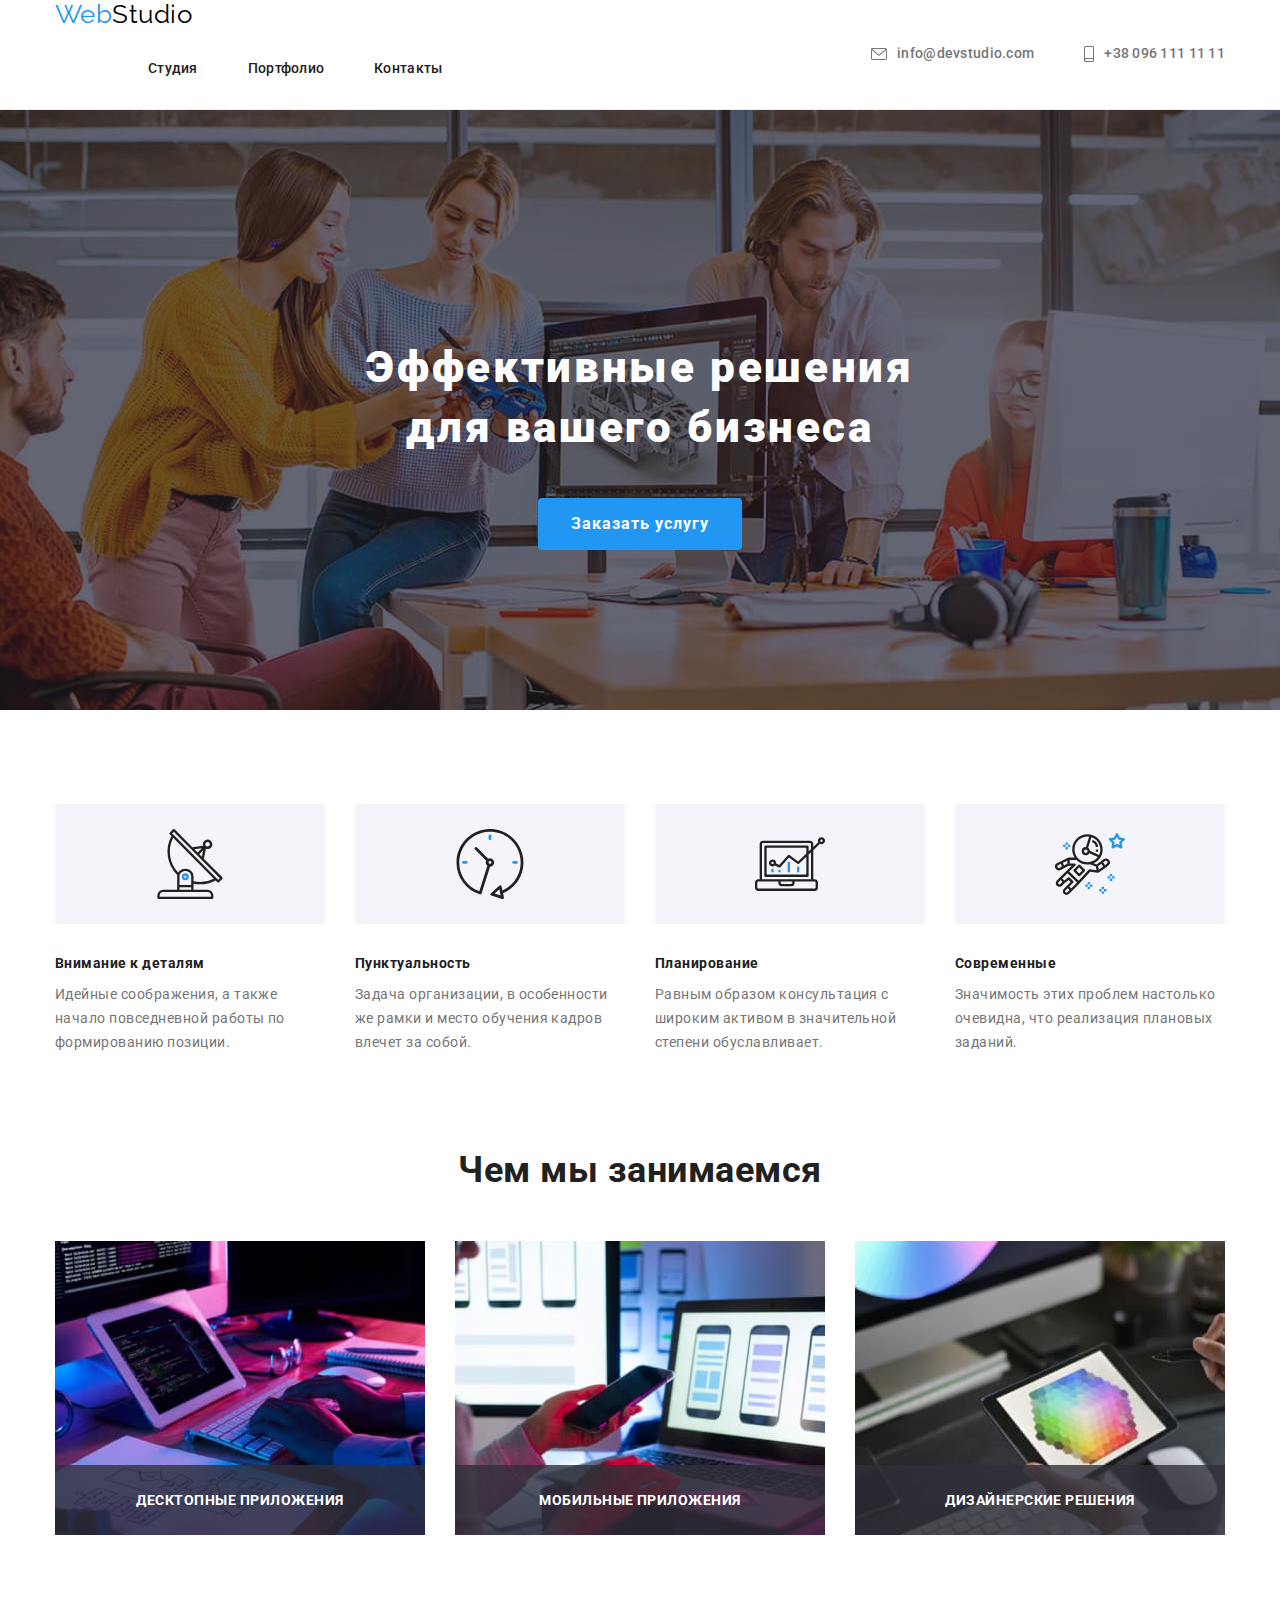
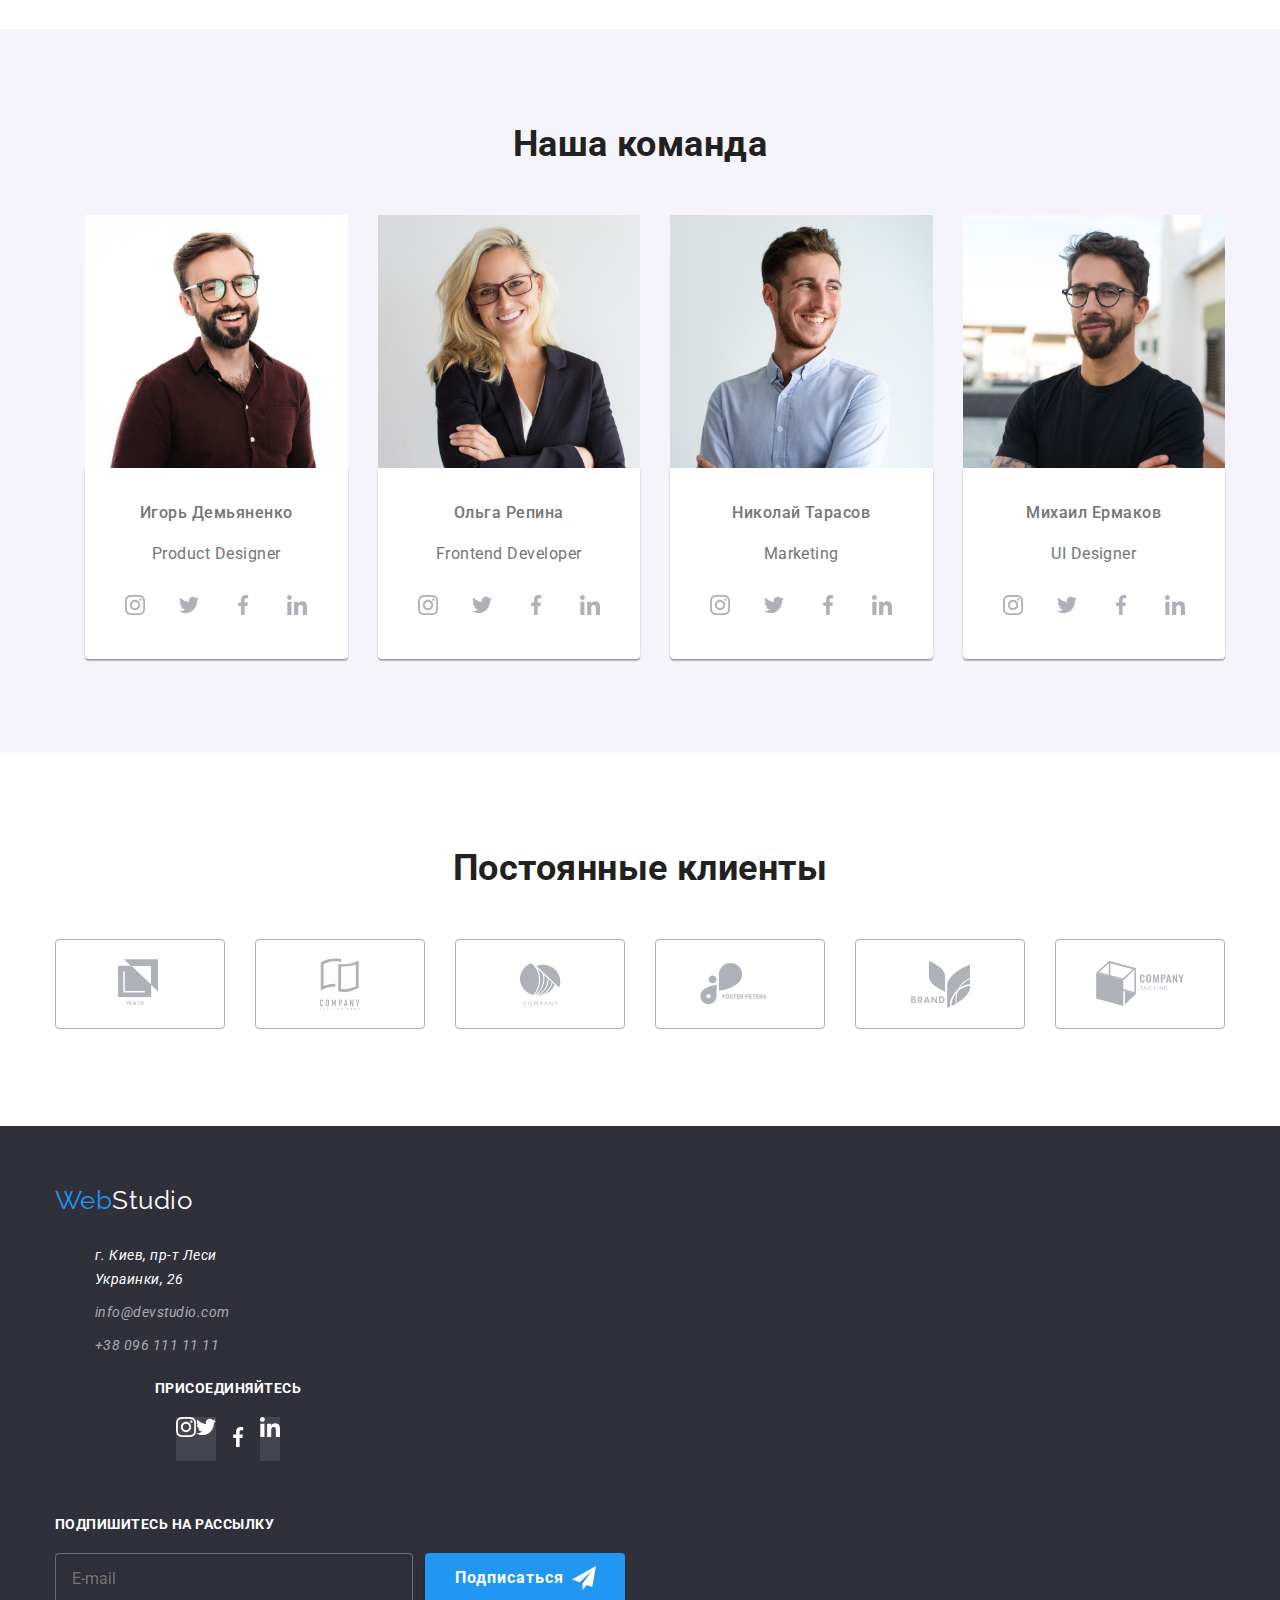
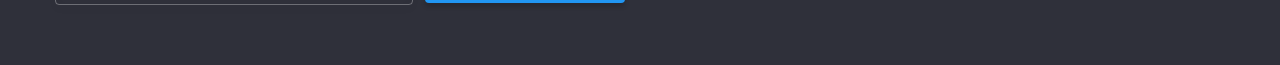
==== commit 71b1835f: "BEM-footer" ====
--- a/index.html
+++ b/index.html
@@ -390,15 +390,15 @@
 
       <!-- container -->
 
-      <div class="container foot-div">
+      <div class="container footer__container">
       <div>
     <a class="logo logo--bottom" href=""><span class="logo__subtext">Web</span>Studio</a>
-    <address class="adres">
-
-       <ul class="contact">
-        <li class="links"><a href="" class="item-s">г. Киев, пр-т Леси Украинки, 26</a></li>
-        <li class="links"><a href="mailto:info@devstudio.com" class="item">info@devstudio.com</a></li>
-        <li class="links"><a href="tel:+380961111111" class="item">+38 096 111 11 11</a></li>
+    <address class="footer__address">
+
+       <ul class="address">
+        <li class="address__item"><a href="" class="address__links">г. Киев, пр-т Леси Украинки, 26</a></li>
+        <li class="address__item"><a href="mailto:info@devstudio.com" class="address__link">info@devstudio.com</a></li>
+        <li class="address__item"><a href="tel:+380961111111" class="address__link">+38 096 111 11 11</a></li>
     </ul>
 </address>
       </div>
--- a/css/main.min.css
+++ b/css/main.min.css
@@ -1,2 +1,2 @@
-/*! modern-normalize v1.0.0 | MIT License | https://github.com/sindresorhus/modern-normalize */*,::after,::before{-webkit-box-sizing:border-box;box-sizing:border-box}:root{-moz-tab-size:4;-o-tab-size:4;tab-size:4}html{line-height:1.15;-webkit-text-size-adjust:100%}body{margin:0}body{font-family:system-ui,-apple-system,'Segoe UI',Roboto,Helvetica,Arial,sans-serif,'Apple Color Emoji','Segoe UI Emoji'}hr{height:0;color:inherit}abbr[title]{-webkit-text-decoration:underline dotted;text-decoration:underline dotted}b,strong{font-weight:bolder}code,kbd,pre,samp{font-family:ui-monospace,SFMono-Regular,Consolas,'Liberation Mono',Menlo,monospace;font-size:1em}small{font-size:80%}sub,sup{font-size:75%;line-height:0;position:relative;vertical-align:baseline}sub{bottom:-.25em}sup{top:-.5em}table{text-indent:0;border-color:inherit}button,input,optgroup,select,textarea{font-family:inherit;font-size:100%;line-height:1.15;margin:0}button,select{text-transform:none}[type=button],[type=reset],[type=submit],button{-webkit-appearance:button}::-moz-focus-inner{border-style:none;padding:0}:-moz-focusring{outline:1px dotted ButtonText}:-moz-ui-invalid{box-shadow:none}legend{padding:0}progress{vertical-align:baseline}::-webkit-inner-spin-button,::-webkit-outer-spin-button{height:auto}[type=search]{-webkit-appearance:textfield;outline-offset:-2px}::-webkit-search-decoration{-webkit-appearance:none}::-webkit-file-upload-button{-webkit-appearance:button;font:inherit}summary{display:list-item}body{color:#757575;font-family:Roboto, sans-serif;letter-spacing:0.03em}ul{list-style:none}a{text-decoration:none}.visually-hidden{position:absolute;width:1px;height:1px;margin:-1px;border:0;padding:0;white-space:nowrap;-webkit-clip-path:inset(100%);clip-path:inset(100%);clip:rect(0 0 0 0);overflow:hidden}.card-set .list{margin-top:4;margin-bottom:0}img{display:block;max-width:100%;height:auto}.container{margin-left:auto;margin-right:auto;width:1200px;padding-right:15px;padding-left:15px}.logo{font-family:Raleway, sans-serif;font-size:26px;line-height:1.11;color:#000}.logo--top{padding-top:24px;padding-bottom:25px}.logo__subtext{color:#2196F3}.logo--bottom{color:#fff}.header{border-bottom:1px solid #ececec}.header__container{display:-webkit-box;display:-ms-flexbox;display:flex;-webkit-box-pack:justify;-ms-flex-pack:justify;justify-content:space-between;-webkit-box-align:center;-ms-flex-align:center;align-items:center}.header__nav{display:-webkit-box;display:-ms-flexbox;display:flex}.nav__site{-webkit-box-pack:justify;-ms-flex-pack:justify;justify-content:space-between;-webkit-box-align:center;-ms-flex-align:center;align-items:center;display:-webkit-box;display:-ms-flexbox;display:flex;margin-left:93px;margin-top:0;margin-bottom:0;padding-left:0}.nav__site .nav__item+.nav__item{margin-left:50px}.nav__link{position:relative;display:block;padding-top:32px;padding-bottom:32px;color:#212121;font-weight:500;font-size:14px;line-height:1.14;letter-spacing:0.02em;-webkit-transition:color 250ms cubic-bezier(0.4, 0, 0.2, 1);transition:color 250ms cubic-bezier(0.4, 0, 0.2, 1)}.nav__link:hover,.nav__link:focus{color:#2196F3}.nav__link::after{content:'';position:absolute;bottom:-1px;left:0;width:100%;height:4px;background-color:#2196F3;border-radius:2px;opacity:0;-webkit-transition:opacity 250ms cubic-bezier(0.4, 0, 0.2, 1);transition:opacity 250ms cubic-bezier(0.4, 0, 0.2, 1)}.nav__link:hover::after,.nav__link:focus::after{opacity:1}.nav__site__carent{color:#2196F3}.nav__site .carent::after{opacity:1}.contacts .contacts__item+.contacts__item{margin-left:50px}.contacts{margin-left:auto;display:-webkit-box;display:-ms-flexbox;display:flex;padding-left:0;margin-top:0;margin-bottom:0;font-weight:500;font-size:14px;line-height:1.14;letter-spacing:0.02em;cursor:pointer;color:#757575}.contacts__link{position:relative;display:-webkit-box;display:-ms-flexbox;display:flex;-webkit-box-align:center;-ms-flex-align:center;align-items:center;padding-top:22px;padding-bottom:22px;font-weight:500;font-size:14px;line-height:1.14;letter-spacing:0.02em;color:var(--primary-text-color);-webkit-transition:color 250ms cubic-bezier(0.4, 0, 0.2, 1);transition:color 250ms cubic-bezier(0.4, 0, 0.2, 1)}.contacts__link:hover,.contacts__link:focus{color:#2196F3}.contacts__link:hover::after,.contacts__link:focus::after{opacity:1}.contacts__icon{-webkit-box-align:center;-ms-flex-align:center;align-items:center;fill:currentColor;margin-right:10px;-webkit-transition:color 250ms cubic-bezier(0.4, 0, 0.2, 1);transition:color 250ms cubic-bezier(0.4, 0, 0.2, 1)}.contacts__icon:hover,.contacts__icon:focus{fill:#2196F3}.hero{max-width:1600px;margin-right:auto;margin-left:auto;padding-top:199px;padding-bottom:201px;margin-top:0px;margin-bottom:0px;height:600px;text-align:center;background-image:-webkit-gradient(linear, left top, right top, from(rgba(47,48,58,0.4)), to(rgba(47,48,58,0.4))),url(../images/hero.jpg);background-image:linear-gradient(to right, rgba(47,48,58,0.4), rgba(47,48,58,0.4)),url(../images/hero.jpg);background-size:cover;background-position:center;text-align:center}.hero .hero-title{margin-bottom:40px;margin-right:auto;margin-left:auto;color:#fff;font-weight:900;font-size:44px;line-height:1.36;width:696px;letter-spacing:0.06em}.section{padding-top:94px;padding-bottom:94px}.feature-list,.about-us__list{display:-webkit-box;display:-ms-flexbox;display:flex;-ms-flex-wrap:wrap;flex-wrap:wrap;margin-top:0;margin-bottom:0;padding-left:0;list-style:none}.feature-list__title{margin-top:30px;margin-bottom:10px;font-size:14px;line-height:1.4}.feature-list__items::before{display:block;content:'';width:270px;height:120px;margin-bottom:30px;background-repeat:no-repeat;background-position:center;background-color:#F5F4FA}.feature-list__items:nth-child(1)::before{background-image:url("../images/antenna.svg")}.feature-list__items:nth-child(2)::before{background-image:url("../images/clock.svg")}.feature-list__items:nth-child(3)::before{background-image:url("../images/diagram.svg")}.feature-list__items:nth-child(4)::before{background-image:url("../images/astronaut.svg")}.feature-list__items{width:270px}.feature-list__items+.feature-list__items{margin-left:30px}.about-us__pic{position:relative;width:370px}.about-us__list .about-us__pic+.about-us__pic{margin-left:30px}.about-us{padding-bottom:94px}.section__title,.feature-list__title,.section .item{color:#212121}.section__title{margin-top:0;margin-bottom:50px;font-size:36px;line-height:1.17;text-align:center}.section__title--client{padding-top:94px}.feature-list__text{margin-top:0;margin-bottom:0;font-weight:400;font-size:14px;line-height:1.71}.team__name{margin-top:0;margin-bottom:10px;font-weight:500;font-size:16px;line-height:1.9}.team__profession{padding-top:0;padding-bottom:0;margin-bottom:16px;margin-top:0;font-size:16px;line-height:1.9}.about-us__subtitle{position:absolute;width:370px;height:70px;padding:27px 0;bottom:0;margin-top:0;margin-bottom:0;font-weight:700;font-size:14px;line-height:1.17;text-transform:uppercase;text-align:center;color:#fff;background-color:rgba(47,48,58,0.8)}.section__team{padding-top:94px;padding-bottom:94px;background-color:#F5F4FA}.team__list .team__persons{-ms-flex-preferred-size:calc(100% / 4 - 30px);flex-basis:calc(100% / 4 - 30px);margin-left:30px}.team__list{margin-left:calc(-1 * $card-grid);display:-webkit-box;display:-ms-flexbox;display:flex;-ms-flex-wrap:wrap;flex-wrap:wrap;padding-left:0;margin-top:0;margin-bottom:0;text-align:center}.team__info{padding-top:30px;padding-bottom:30px;background-color:#fff;-webkit-box-shadow:0px 1px 3px rgba(0,0,0,0.12),0px 1px 1px rgba(0,0,0,0.14),0px 2px 1px rgba(0,0,0,0.2);box-shadow:0px 1px 3px rgba(0,0,0,0.12),0px 1px 1px rgba(0,0,0,0.14),0px 2px 1px rgba(0,0,0,0.2);border-radius:0px 0px 4px 4px;cursor:pointer}.social__icons{display:-webkit-box;display:-ms-flexbox;display:flex;-webkit-box-pack:center;-ms-flex-pack:center;justify-content:center;padding-left:0;color:var(--primary-text-color)}.social__icons .social__item{display:-webkit-box;display:-ms-flexbox;display:flex;-webkit-box-pack:center;-ms-flex-pack:center;justify-content:center;-webkit-box-align:center;-ms-flex-align:center;align-items:center;width:44px;height:44px;border-radius:50%;-webkit-transition:background-color 250ms cubic-bezier(0.4, 0, 0.2, 1);transition:background-color 250ms cubic-bezier(0.4, 0, 0.2, 1)}.social__icons .social__item+.social__item{margin-left:10px}.social__element{fill:#afb1b8;-webkit-transition:color 250ms cubic-bezier(0.4, 0, 0.2, 1);transition:color 250ms cubic-bezier(0.4, 0, 0.2, 1)}.social__item:hover .social__element{fill:#fff}.social__icons .social__item:hover,.social__icons .social__item:focus{background-color:#2196F3}.icon-s.footer-li{background-color:rgba(255,255,255,0.1);fill:#fff}.leter-f{fill:#fff}.section__client{padding-bottom:97px}.client__title{padding:0;margin:50px auto 0;display:-webkit-box;display:-ms-flexbox;display:flex;-webkit-box-pack:justify;-ms-flex-pack:justify;justify-content:space-between;color:#afb1b8}.client__link{color:#afb1b8}.client__wraper{width:170px;height:90px;border:1px solid currentColor;border-radius:4px;display:-webkit-box;display:-ms-flexbox;display:flex;-webkit-box-pack:center;-ms-flex-pack:center;justify-content:center;-webkit-box-align:center;-ms-flex-align:center;align-items:center;-webkit-transition:color 250ms cubic-bezier(0.4, 0, 0.2, 1);transition:color 250ms cubic-bezier(0.4, 0, 0.2, 1)}.client__icon{fill:currentColor}.client__wraper:hover,.client__wraper:focus{color:#2196F3}.footer{display:-webkit-box;display:-ms-flexbox;display:flex;-webkit-box-pack:center;-ms-flex-pack:center;justify-content:center;background:#2F303A}.footer-ul{margin:20px 0 0}.footer .logo,.footer .item-s{color:#fff}.adres .item{color:rgba(255,255,255,0.6);-webkit-transition:color 250ms cubic-bezier(0.4, 0, 0.2, 1);transition:color 250ms cubic-bezier(0.4, 0, 0.2, 1)}.adres .item:hover,.adres .item:focus{color:#fff}.footer .contact{display:block;-ms-flex-wrap:wrap;flex-wrap:wrap;padding-left:0;margin-top:20px;width:231px;font-weight:normal;font-size:14px;line-height:1.71}.contact .links{display:inline-block;-ms-flex-wrap:wrap;flex-wrap:wrap;margin-top:9px}.footer .container{padding-top:60px;padding-bottom:60px}.footer-title{display:block;font-style:normal;font-weight:700;margin-bottom:20px;padding-left:0;font-size:14px;line-height:1.14;color:#fff;text-transform:uppercase}.footer-icons{display:-webkit-box;display:-ms-flexbox;display:flex;-webkit-box-pack:center;-ms-flex-pack:center;justify-content:center;-webkit-box-align:center;-ms-flex-align:center;align-items:center;padding-top:0;padding-bottom:0;width:206px;margin:12px 93px 40px 70px}.foot-div{display:-webkit-box;display:-ms-flexbox;display:flex;-webkit-box-align:baseline;-ms-flex-align:baseline;align-items:baseline}.footer-form{display:-webkit-box;display:-ms-flexbox;display:flex}.form-title{font-style:normal;font-weight:700;margin-bottom:20px;padding-left:0;font-size:14px;line-height:1.14;color:#fff;text-transform:uppercase}.sign-form{display:-webkit-box;display:-ms-flexbox;display:flex}.email-footer{width:358px;outline:none;margin:0;padding-top:15px;padding-bottom:15px;padding-left:16px;line-height:20px;font-family:inherit;border:1px solid rgba(255,255,255,0.3);-webkit-box-sizing:border-box;box-sizing:border-box;-webkit-filter:drop-shadow(0px 4px 4px rgba(0,0,0,0.15));filter:drop-shadow(0px 4px 4px rgba(0,0,0,0.15));border-radius:4px;background-color:transparent;color:#fff;-webkit-transition:border-color 250ms cubic-bezier(0.4, 0, 0.2, 1);transition:border-color 250ms cubic-bezier(0.4, 0, 0.2, 1)}.email-footer:focus,.email-footer:hover{border-color:#188ce8}.leter-btn{position:absolute;top:50%;-webkit-transform:translateY(-50%);transform:translateY(-50%);right:28px;fill:#fff}.button{border-radius:4px;padding:10px 32px;border:1px solid transparent;color:#fff;background-color:#2196F3;font-family:inherit;font-weight:700;font-size:16px;line-height:1.87;letter-spacing:0.06em;-webkit-box-align:center;-ms-flex-align:center;align-items:center;cursor:pointer}.button-footer{display:-webkit-box;display:-ms-flexbox;display:flex;width:200px;height:50px;position:relative;padding-top:10px;padding-right:62px;padding-bottom:10px;padding-left:29px;font-family:inherit;margin-left:12px;font-weight:700;font-size:16px;line-height:1.87;letter-spacing:0.06em;border-radius:4px;-webkit-box-align:center;-ms-flex-align:center;align-items:center;border:1px solid transparent;color:#fff;background-color:#2196F3;-webkit-box-shadow:0px 4px 4px rgba(0,0,0,0.15);box-shadow:0px 4px 4px rgba(0,0,0,0.15);cursor:pointer;-webkit-transition:background-color 250ms cubic-bezier(0.4, 0, 0.2, 1);transition:background-color 250ms cubic-bezier(0.4, 0, 0.2, 1)}.button-footer:focus,.button-footer:hover{background-color:#188ce8}.title-btn{-webkit-box-pack:center;-ms-flex-pack:center;justify-content:center;padding-top:93px;padding-bottom:34px;display:-webkit-box;display:-ms-flexbox;display:flex;padding-left:0;margin-top:0;margin-bottom:0}.title-btn .btn-btn+.btn-btn{margin-left:8px}.btn{display:inline-block;border-radius:4px;padding:6px 22px;border:1px solid transparent;color:#212121;background:#F5F4FA;font-family:inherit;font-weight:500;font-size:16px;line-height:1.62;text-align:center;-webkit-transition:background-color 250ms cubic-bezier(0.4, 0, 0.2, 1),color 250ms 250ms cubic-bezier(0.4, 0, 0.2, 1);transition:background-color 250ms cubic-bezier(0.4, 0, 0.2, 1),color 250ms 250ms cubic-bezier(0.4, 0, 0.2, 1)}.btn:hover,.btn:focus{color:#fff;background-color:#2196F3}.title-flex{margin-right:auto;margin-left:auto;padding-right:15px;padding-bottom:94px;padding-left:15px;width:1200px}.card-contents .title{margin-top:0;margin-bottom:4px;width:322px;color:#212121;font-weight:700;font-size:18px;line-height:2;letter-spacing:0.06em}.card-set{display:-webkit-box;display:-ms-flexbox;display:flex;-ms-flex-wrap:wrap;flex-wrap:wrap;padding-left:0;margin-top:calc(-1 * $card-grid);margin-bottom:0;margin-left:calc(-1 * $card-grid)}.card-set .grid{-ms-flex-preferred-size:calc(100% / 3 - $card-grid);flex-basis:calc(100% / 3 - $card-grid);margin-top:30px;margin-left:30px;-webkit-box-shadow:0px 1px 3px rgba(0,0,0,0.12),0px 1px 1px rgba(0,0,0,0.14),0px 2px 1px rgba(0,0,0,0.2);box-shadow:0px 1px 3px rgba(0,0,0,0.12),0px 1px 1px rgba(0,0,0,0.14),0px 2px 1px rgba(0,0,0,0.2);border-radius:0px 0px 4px 4px}.card-contents{padding:20px 24px}.caption .title{margin-top:20px;color:#212121;font-size:18px;line-height:2;letter-spacing:0.06em}.caption .list{margin-top:0;margin-bottom:20px;font-weight:400;font-size:16px;line-height:1.87}.card-thumb{position:relative;overflow:hidden}.card-overlay{position:absolute;top:0;left:0;width:100%;height:100%;padding:63px 24px;background-color:rgba(33,150,243,0.9);-webkit-transform:translateY(100%);transform:translateY(100%);-webkit-transition:-webkit-transform 250ms cubic-bezier(0.4, 0, 0.2, 1);transition:-webkit-transform 250ms cubic-bezier(0.4, 0, 0.2, 1);transition:transform 250ms cubic-bezier(0.4, 0, 0.2, 1);transition:transform 250ms cubic-bezier(0.4, 0, 0.2, 1), -webkit-transform 250ms cubic-bezier(0.4, 0, 0.2, 1)}.card:hover .card-overlay{-webkit-transform:translateX(0);transform:translateX(0)}.card-text{position:absolute;width:322px;height:168px;display:-webkit-box;display:-ms-flexbox;display:flex;top:50%;left:50%;-webkit-transform:translate(-50%, -50%);transform:translate(-50%, -50%);font-weight:400;font-size:18px;line-height:1.56;color:#fff;opacity:0;-webkit-transition:opacity 250ms cubic-bezier(0.4, 0, 0.2, 1);transition:opacity 250ms cubic-bezier(0.4, 0, 0.2, 1)}.card:hover .card-text,.card:focus .card-text{opacity:1}.backdrop-sign{position:fixed;top:0;left:0;width:100%;height:100%;background-color:rgba(0,0,0,0.2);opacity:1;-webkit-transition:opacity 250ms cubic-bezier(0.4, 0, 0.2, 1);transition:opacity 250ms cubic-bezier(0.4, 0, 0.2, 1)}.backdrop-sign.is-hidden{opacity:0;pointer-events:none;visibility:visible}.backdrop-sign.is-hidden .modal-sign{-webkit-transform:translate(-50%, -50%) scale(1.3);transform:translate(-50%, -50%) scale(1.3)}.modal-sign{position:absolute;top:50%;left:50%;padding:40px;-webkit-transform:translate(-50%, -50%) scale(1);transform:translate(-50%, -50%) scale(1);min-width:528px;max-height:100vh;background-color:#fff;-webkit-box-shadow:0px 1px 3px rgba(0,0,0,0.12),0px 1px 1px rgba(0,0,0,0.14),0px 2px 1px rgba(0,0,0,0.2);box-shadow:0px 1px 3px rgba(0,0,0,0.12),0px 1px 1px rgba(0,0,0,0.14),0px 2px 1px rgba(0,0,0,0.2);border-radius:4px}.modal-colose{position:absolute;top:8px;right:8px;padding:5px;display:-webkit-box;display:-ms-flexbox;display:flex;border:1px solid rgba(0,0,0,0.1);border-radius:50%;cursor:pointer;background-color:inherit}.modal-colose:focus,.modal-colose:hover{fill:#2196F3}.modal-title{margin-top:0;margin-bottom:12px;font-weight:700;font-size:20px;line-height:1.15;text-align:center;color:#212121}.signup-form .group{display:-webkit-box;display:-ms-flexbox;display:flex;-webkit-box-orient:vertical;-webkit-box-direction:normal;-ms-flex-direction:column;flex-direction:column;margin-bottom:10px}.signup-form .form-lable{display:-webkit-box;display:-ms-flexbox;display:flex;-webkit-box-orient:vertical;-webkit-box-direction:normal;-ms-flex-direction:column;flex-direction:column;margin-bottom:4px;font-family:inherit;font-size:12px;line-height:1.16;letter-spacing:0.01em;cursor:pointer}.signup-form .form-input{width:100%;font-family:inherit;margin:0;padding:11px 11px 11px 42px;width:448px;cursor:pointer;outline:none;border:1px solid rgba(33,33,33,0.2);-webkit-box-sizing:border-box;box-sizing:border-box;border-radius:4px;-webkit-transition:background-color 250ms cubic-bezier(0.4, 0, 0.2, 1);transition:background-color 250ms cubic-bezier(0.4, 0, 0.2, 1)}.signup-form .form-input:focus,.signup-form .form-input:hover{border-color:#2196F3}.signup-form .input-wrapper{position:relative}.signup-form .icon{position:absolute;top:50%;-webkit-transform:translateY(-50%);transform:translateY(-50%);left:12px;cursor:pointer;-webkit-transition:fill 250ms cubic-bezier(0.4, 0, 0.2, 1);transition:fill 250ms cubic-bezier(0.4, 0, 0.2, 1)}.signup-form .form-input:focus+.icon,.signup-form .form-input:hover+.icon{fill:#2196F3}.textarea-wrapper .form-input.comment{padding:12px 16px;margin-bottom:20px}.textarea-wrapper .comment:hover::-webkit-input-placeholder,.textarea-wrapper .comment:focus::-webkit-input-placeholder{color:#2196F3}.textarea-wrapper .comment:hover:-ms-input-placeholder,.textarea-wrapper .comment:focus:-ms-input-placeholder{color:#2196F3}.textarea-wrapper .comment:hover::-ms-input-placeholder,.textarea-wrapper .comment:focus::-ms-input-placeholder{color:#2196F3}.textarea-wrapper .comment:hover::placeholder,.textarea-wrapper .comment:focus::placeholder{color:#2196F3}.checkbox-wrapper{margin:0 11px 30px 12px}.checkbox-wrapper .checkbox-lable{display:-webkit-box;display:-ms-flexbox;display:flex;-webkit-box-align:center;-ms-flex-align:center;align-items:center;font-family:inherit;font-size:14px;line-height:1.71;cursor:pointer}.checkbox-lable .link{color:#2196F3;-webkit-text-decoration-line:underline;text-decoration-line:underline;-webkit-transition:color 250ms cubic-bezier(0.4, 0, 0.2, 1);transition:color 250ms cubic-bezier(0.4, 0, 0.2, 1)}.checkbox-lable:focus .link,.checkbox-lable:hover .link{color:#188ce8}.checkbox{appearance:none;-moz-appearance:none;-webkit-appearance:none;position:absolute}.chackbox-icon{margin-right:7px;border:2px solid #000;border-radius:3px;fill:none;cursor:pointer;-webkit-transition:background-color 250ms cubic-bezier(0.4, 0, 0.2, 1);transition:background-color 250ms cubic-bezier(0.4, 0, 0.2, 1)}.checkbox:checked+.chackbox-icon{border:none;background-color:#2196F3;fill:#fff;opacity:1}.check-btn{display:-webkit-box;display:-ms-flexbox;display:flex;min-width:200px;margin-right:auto;margin-left:auto;padding:10px 55px;font-family:inherit;font-weight:700;font-size:16px;line-height:1.87;letter-spacing:0.06em;color:#fff;background-color:#2196F3;-webkit-box-shadow:0px 4px 4px rgba(0,0,0,0.15);box-shadow:0px 4px 4px rgba(0,0,0,0.15);border:transparent;border-radius:4px;cursor:pointer;-webkit-transition:background-color 250ms cubic-bezier(0.4, 0, 0.2, 1);transition:background-color 250ms cubic-bezier(0.4, 0, 0.2, 1)}.signup-form:focus .check-btn,.signup-form:hover .check-btn{background-color:#188ce8}
+/*! modern-normalize v1.0.0 | MIT License | https://github.com/sindresorhus/modern-normalize */*,::after,::before{-webkit-box-sizing:border-box;box-sizing:border-box}:root{-moz-tab-size:4;-o-tab-size:4;tab-size:4}html{line-height:1.15;-webkit-text-size-adjust:100%}body{margin:0}body{font-family:system-ui,-apple-system,'Segoe UI',Roboto,Helvetica,Arial,sans-serif,'Apple Color Emoji','Segoe UI Emoji'}hr{height:0;color:inherit}abbr[title]{-webkit-text-decoration:underline dotted;text-decoration:underline dotted}b,strong{font-weight:bolder}code,kbd,pre,samp{font-family:ui-monospace,SFMono-Regular,Consolas,'Liberation Mono',Menlo,monospace;font-size:1em}small{font-size:80%}sub,sup{font-size:75%;line-height:0;position:relative;vertical-align:baseline}sub{bottom:-.25em}sup{top:-.5em}table{text-indent:0;border-color:inherit}button,input,optgroup,select,textarea{font-family:inherit;font-size:100%;line-height:1.15;margin:0}button,select{text-transform:none}[type=button],[type=reset],[type=submit],button{-webkit-appearance:button}::-moz-focus-inner{border-style:none;padding:0}:-moz-focusring{outline:1px dotted ButtonText}:-moz-ui-invalid{box-shadow:none}legend{padding:0}progress{vertical-align:baseline}::-webkit-inner-spin-button,::-webkit-outer-spin-button{height:auto}[type=search]{-webkit-appearance:textfield;outline-offset:-2px}::-webkit-search-decoration{-webkit-appearance:none}::-webkit-file-upload-button{-webkit-appearance:button;font:inherit}summary{display:list-item}body{color:#757575;font-family:Roboto, sans-serif;letter-spacing:0.03em}ul{list-style:none}a{text-decoration:none}.visually-hidden{position:absolute;width:1px;height:1px;margin:-1px;border:0;padding:0;white-space:nowrap;-webkit-clip-path:inset(100%);clip-path:inset(100%);clip:rect(0 0 0 0);overflow:hidden}.card-set .list{margin-top:4;margin-bottom:0}img{display:block;max-width:100%;height:auto}.container{margin-left:auto;margin-right:auto;width:1200px;padding-right:15px;padding-left:15px}.logo{font-family:Raleway, sans-serif;font-size:26px;line-height:1.11;color:#000}.logo--top{padding-top:24px;padding-bottom:25px}.logo__subtext{color:#2196F3}.logo--bottom{color:#fff}.header{border-bottom:1px solid #ececec}.header__container{display:-webkit-box;display:-ms-flexbox;display:flex;-webkit-box-pack:justify;-ms-flex-pack:justify;justify-content:space-between;-webkit-box-align:center;-ms-flex-align:center;align-items:center}.header__nav{display:-webkit-box;display:-ms-flexbox;display:flex}.nav__site{-webkit-box-pack:justify;-ms-flex-pack:justify;justify-content:space-between;-webkit-box-align:center;-ms-flex-align:center;align-items:center;display:-webkit-box;display:-ms-flexbox;display:flex;margin-left:93px;margin-top:0;margin-bottom:0;padding-left:0}.nav__site .nav__item+.nav__item{margin-left:50px}.nav__link{position:relative;display:block;padding-top:32px;padding-bottom:32px;color:#212121;font-weight:500;font-size:14px;line-height:1.14;letter-spacing:0.02em;-webkit-transition:color 250ms cubic-bezier(0.4, 0, 0.2, 1);transition:color 250ms cubic-bezier(0.4, 0, 0.2, 1)}.nav__link:hover,.nav__link:focus{color:#2196F3}.nav__link::after{content:'';position:absolute;bottom:-1px;left:0;width:100%;height:4px;background-color:#2196F3;border-radius:2px;opacity:0;-webkit-transition:opacity 250ms cubic-bezier(0.4, 0, 0.2, 1);transition:opacity 250ms cubic-bezier(0.4, 0, 0.2, 1)}.nav__link:hover::after,.nav__link:focus::after{opacity:1}.nav__site__carent{color:#2196F3}.nav__site .carent::after{opacity:1}.contacts .contacts__item+.contacts__item{margin-left:50px}.contacts{margin-left:auto;display:-webkit-box;display:-ms-flexbox;display:flex;padding-left:0;margin-top:0;margin-bottom:0;font-weight:500;font-size:14px;line-height:1.14;letter-spacing:0.02em;cursor:pointer;color:#757575}.contacts__link{position:relative;display:-webkit-box;display:-ms-flexbox;display:flex;-webkit-box-align:center;-ms-flex-align:center;align-items:center;padding-top:22px;padding-bottom:22px;font-weight:500;font-size:14px;line-height:1.14;letter-spacing:0.02em;color:var(--primary-text-color);-webkit-transition:color 250ms cubic-bezier(0.4, 0, 0.2, 1);transition:color 250ms cubic-bezier(0.4, 0, 0.2, 1)}.contacts__link:hover,.contacts__link:focus{color:#2196F3}.contacts__link:hover::after,.contacts__link:focus::after{opacity:1}.contacts__icon{-webkit-box-align:center;-ms-flex-align:center;align-items:center;fill:currentColor;margin-right:10px;-webkit-transition:color 250ms cubic-bezier(0.4, 0, 0.2, 1);transition:color 250ms cubic-bezier(0.4, 0, 0.2, 1)}.contacts__icon:hover,.contacts__icon:focus{fill:#2196F3}.hero{max-width:1600px;margin-right:auto;margin-left:auto;padding-top:199px;padding-bottom:201px;margin-top:0px;margin-bottom:0px;height:600px;text-align:center;background-image:-webkit-gradient(linear, left top, right top, from(rgba(47,48,58,0.4)), to(rgba(47,48,58,0.4))),url(../images/hero.jpg);background-image:linear-gradient(to right, rgba(47,48,58,0.4), rgba(47,48,58,0.4)),url(../images/hero.jpg);background-size:cover;background-position:center;text-align:center}.hero .hero-title{margin-bottom:40px;margin-right:auto;margin-left:auto;color:#fff;font-weight:900;font-size:44px;line-height:1.36;width:696px;letter-spacing:0.06em}.section{padding-top:94px;padding-bottom:94px}.feature-list,.about-us__list{display:-webkit-box;display:-ms-flexbox;display:flex;-ms-flex-wrap:wrap;flex-wrap:wrap;margin-top:0;margin-bottom:0;padding-left:0;list-style:none}.feature-list__title{margin-top:30px;margin-bottom:10px;font-size:14px;line-height:1.4}.feature-list__items::before{display:block;content:'';width:270px;height:120px;margin-bottom:30px;background-repeat:no-repeat;background-position:center;background-color:#F5F4FA}.feature-list__items:nth-child(1)::before{background-image:url("../images/antenna.svg")}.feature-list__items:nth-child(2)::before{background-image:url("../images/clock.svg")}.feature-list__items:nth-child(3)::before{background-image:url("../images/diagram.svg")}.feature-list__items:nth-child(4)::before{background-image:url("../images/astronaut.svg")}.feature-list__items{width:270px}.feature-list__items+.feature-list__items{margin-left:30px}.about-us__pic{position:relative;width:370px}.about-us__list .about-us__pic+.about-us__pic{margin-left:30px}.about-us{padding-bottom:94px}.section__title,.feature-list__title,.section .item{color:#212121}.section__title{margin-top:0;margin-bottom:50px;font-size:36px;line-height:1.17;text-align:center}.section__title--client{padding-top:94px}.feature-list__text{margin-top:0;margin-bottom:0;font-weight:400;font-size:14px;line-height:1.71}.team__name{margin-top:0;margin-bottom:10px;font-weight:500;font-size:16px;line-height:1.9}.team__profession{padding-top:0;padding-bottom:0;margin-bottom:16px;margin-top:0;font-size:16px;line-height:1.9}.about-us__subtitle{position:absolute;width:370px;height:70px;padding:27px 0;bottom:0;margin-top:0;margin-bottom:0;font-weight:700;font-size:14px;line-height:1.17;text-transform:uppercase;text-align:center;color:#fff;background-color:rgba(47,48,58,0.8)}.section__team{padding-top:94px;padding-bottom:94px;background-color:#F5F4FA}.team__list .team__persons{-ms-flex-preferred-size:calc(100% / 4 - 30px);flex-basis:calc(100% / 4 - 30px);margin-left:30px}.team__list{margin-left:calc(-1 * $card-grid);display:-webkit-box;display:-ms-flexbox;display:flex;-ms-flex-wrap:wrap;flex-wrap:wrap;padding-left:0;margin-top:0;margin-bottom:0;text-align:center}.team__info{padding-top:30px;padding-bottom:30px;background-color:#fff;-webkit-box-shadow:0px 1px 3px rgba(0,0,0,0.12),0px 1px 1px rgba(0,0,0,0.14),0px 2px 1px rgba(0,0,0,0.2);box-shadow:0px 1px 3px rgba(0,0,0,0.12),0px 1px 1px rgba(0,0,0,0.14),0px 2px 1px rgba(0,0,0,0.2);border-radius:0px 0px 4px 4px;cursor:pointer}.social__icons{display:-webkit-box;display:-ms-flexbox;display:flex;-webkit-box-pack:center;-ms-flex-pack:center;justify-content:center;padding-left:0;color:var(--primary-text-color)}.social__icons .social__item{display:-webkit-box;display:-ms-flexbox;display:flex;-webkit-box-pack:center;-ms-flex-pack:center;justify-content:center;-webkit-box-align:center;-ms-flex-align:center;align-items:center;width:44px;height:44px;border-radius:50%;-webkit-transition:background-color 250ms cubic-bezier(0.4, 0, 0.2, 1);transition:background-color 250ms cubic-bezier(0.4, 0, 0.2, 1)}.social__icons .social__item+.social__item{margin-left:10px}.social__element{fill:#afb1b8;-webkit-transition:color 250ms cubic-bezier(0.4, 0, 0.2, 1);transition:color 250ms cubic-bezier(0.4, 0, 0.2, 1)}.social__item:hover .social__element{fill:#fff}.social__icons .social__item:hover,.social__icons .social__item:focus{background-color:#2196F3}.icon-s.footer-li{background-color:rgba(255,255,255,0.1);fill:#fff}.leter-f{fill:#fff}.section__client{padding-bottom:97px}.client__title{padding:0;margin:50px auto 0;display:-webkit-box;display:-ms-flexbox;display:flex;-webkit-box-pack:justify;-ms-flex-pack:justify;justify-content:space-between;color:#afb1b8}.client__link{color:#afb1b8}.client__wraper{width:170px;height:90px;border:1px solid currentColor;border-radius:4px;display:-webkit-box;display:-ms-flexbox;display:flex;-webkit-box-pack:center;-ms-flex-pack:center;justify-content:center;-webkit-box-align:center;-ms-flex-align:center;align-items:center;-webkit-transition:color 250ms cubic-bezier(0.4, 0, 0.2, 1);transition:color 250ms cubic-bezier(0.4, 0, 0.2, 1)}.client__icon{fill:currentColor}.client__wraper:hover,.client__wraper:focus{color:#2196F3}.footer{display:-webkit-box;display:-ms-flexbox;display:flex;-webkit-box-pack:center;-ms-flex-pack:center;justify-content:center;background:#2F303A}.footer .address{margin:20px 0 0}.footer .address__links{color:#fff}.address__link{color:rgba(255,255,255,0.6);-webkit-transition:color 250ms cubic-bezier(0.4, 0, 0.2, 1);transition:color 250ms cubic-bezier(0.4, 0, 0.2, 1)}.footer__address:hover .address__link,.footer__address:focus .address__link{color:#fff}.footer__address{display:block;-ms-flex-wrap:wrap;flex-wrap:wrap;padding-left:0;margin-top:20px;width:231px;font-family:inherit;font-weight:normal;font-size:14px;line-height:1.71}.address__item{display:inline-block;-ms-flex-wrap:wrap;flex-wrap:wrap;margin-top:9px}.footer__container{padding-top:60px;padding-bottom:60px}.footer-title{display:block;font-style:normal;font-weight:700;margin-bottom:20px;padding-left:0;font-size:14px;line-height:1.14;color:#fff;text-transform:uppercase}.footer-icons{display:-webkit-box;display:-ms-flexbox;display:flex;-webkit-box-pack:center;-ms-flex-pack:center;justify-content:center;-webkit-box-align:center;-ms-flex-align:center;align-items:center;padding-top:0;padding-bottom:0;width:206px;margin:12px 93px 40px 70px}.foot-div{display:-webkit-box;display:-ms-flexbox;display:flex;-webkit-box-align:baseline;-ms-flex-align:baseline;align-items:baseline}.footer-form{display:-webkit-box;display:-ms-flexbox;display:flex}.form-title{font-style:normal;font-weight:700;margin-bottom:20px;padding-left:0;font-size:14px;line-height:1.14;color:#fff;text-transform:uppercase}.sign-form{display:-webkit-box;display:-ms-flexbox;display:flex}.email-footer{width:358px;outline:none;margin:0;padding-top:15px;padding-bottom:15px;padding-left:16px;line-height:20px;font-family:inherit;border:1px solid rgba(255,255,255,0.3);-webkit-box-sizing:border-box;box-sizing:border-box;-webkit-filter:drop-shadow(0px 4px 4px rgba(0,0,0,0.15));filter:drop-shadow(0px 4px 4px rgba(0,0,0,0.15));border-radius:4px;background-color:transparent;color:#fff;-webkit-transition:border-color 250ms cubic-bezier(0.4, 0, 0.2, 1);transition:border-color 250ms cubic-bezier(0.4, 0, 0.2, 1)}.email-footer:focus,.email-footer:hover{border-color:#188ce8}.leter-btn{position:absolute;top:50%;-webkit-transform:translateY(-50%);transform:translateY(-50%);right:28px;fill:#fff}.button{border-radius:4px;padding:10px 32px;border:1px solid transparent;color:#fff;background-color:#2196F3;font-family:inherit;font-weight:700;font-size:16px;line-height:1.87;letter-spacing:0.06em;-webkit-box-align:center;-ms-flex-align:center;align-items:center;cursor:pointer}.button-footer{display:-webkit-box;display:-ms-flexbox;display:flex;width:200px;height:50px;position:relative;padding-top:10px;padding-right:62px;padding-bottom:10px;padding-left:29px;font-family:inherit;margin-left:12px;font-weight:700;font-size:16px;line-height:1.87;letter-spacing:0.06em;border-radius:4px;-webkit-box-align:center;-ms-flex-align:center;align-items:center;border:1px solid transparent;color:#fff;background-color:#2196F3;-webkit-box-shadow:0px 4px 4px rgba(0,0,0,0.15);box-shadow:0px 4px 4px rgba(0,0,0,0.15);cursor:pointer;-webkit-transition:background-color 250ms cubic-bezier(0.4, 0, 0.2, 1);transition:background-color 250ms cubic-bezier(0.4, 0, 0.2, 1)}.button-footer:focus,.button-footer:hover{background-color:#188ce8}.title-btn{-webkit-box-pack:center;-ms-flex-pack:center;justify-content:center;padding-top:93px;padding-bottom:34px;display:-webkit-box;display:-ms-flexbox;display:flex;padding-left:0;margin-top:0;margin-bottom:0}.title-btn .btn-btn+.btn-btn{margin-left:8px}.btn{display:inline-block;border-radius:4px;padding:6px 22px;border:1px solid transparent;color:#212121;background:#F5F4FA;font-family:inherit;font-weight:500;font-size:16px;line-height:1.62;text-align:center;-webkit-transition:background-color 250ms cubic-bezier(0.4, 0, 0.2, 1),color 250ms 250ms cubic-bezier(0.4, 0, 0.2, 1);transition:background-color 250ms cubic-bezier(0.4, 0, 0.2, 1),color 250ms 250ms cubic-bezier(0.4, 0, 0.2, 1)}.btn:hover,.btn:focus{color:#fff;background-color:#2196F3}.title-flex{margin-right:auto;margin-left:auto;padding-right:15px;padding-bottom:94px;padding-left:15px;width:1200px}.card-contents .title{margin-top:0;margin-bottom:4px;width:322px;color:#212121;font-weight:700;font-size:18px;line-height:2;letter-spacing:0.06em}.card-set{display:-webkit-box;display:-ms-flexbox;display:flex;-ms-flex-wrap:wrap;flex-wrap:wrap;padding-left:0;margin-top:calc(-1 * $card-grid);margin-bottom:0;margin-left:calc(-1 * $card-grid)}.card-set .grid{-ms-flex-preferred-size:calc(100% / 3 - $card-grid);flex-basis:calc(100% / 3 - $card-grid);margin-top:30px;margin-left:30px;-webkit-box-shadow:0px 1px 3px rgba(0,0,0,0.12),0px 1px 1px rgba(0,0,0,0.14),0px 2px 1px rgba(0,0,0,0.2);box-shadow:0px 1px 3px rgba(0,0,0,0.12),0px 1px 1px rgba(0,0,0,0.14),0px 2px 1px rgba(0,0,0,0.2);border-radius:0px 0px 4px 4px}.card-contents{padding:20px 24px}.caption .title{margin-top:20px;color:#212121;font-size:18px;line-height:2;letter-spacing:0.06em}.caption .list{margin-top:0;margin-bottom:20px;font-weight:400;font-size:16px;line-height:1.87}.card-thumb{position:relative;overflow:hidden}.card-overlay{position:absolute;top:0;left:0;width:100%;height:100%;padding:63px 24px;background-color:rgba(33,150,243,0.9);-webkit-transform:translateY(100%);transform:translateY(100%);-webkit-transition:-webkit-transform 250ms cubic-bezier(0.4, 0, 0.2, 1);transition:-webkit-transform 250ms cubic-bezier(0.4, 0, 0.2, 1);transition:transform 250ms cubic-bezier(0.4, 0, 0.2, 1);transition:transform 250ms cubic-bezier(0.4, 0, 0.2, 1), -webkit-transform 250ms cubic-bezier(0.4, 0, 0.2, 1)}.card:hover .card-overlay{-webkit-transform:translateX(0);transform:translateX(0)}.card-text{position:absolute;width:322px;height:168px;display:-webkit-box;display:-ms-flexbox;display:flex;top:50%;left:50%;-webkit-transform:translate(-50%, -50%);transform:translate(-50%, -50%);font-weight:400;font-size:18px;line-height:1.56;color:#fff;opacity:0;-webkit-transition:opacity 250ms cubic-bezier(0.4, 0, 0.2, 1);transition:opacity 250ms cubic-bezier(0.4, 0, 0.2, 1)}.card:hover .card-text,.card:focus .card-text{opacity:1}.backdrop-sign{position:fixed;top:0;left:0;width:100%;height:100%;background-color:rgba(0,0,0,0.2);opacity:1;-webkit-transition:opacity 250ms cubic-bezier(0.4, 0, 0.2, 1);transition:opacity 250ms cubic-bezier(0.4, 0, 0.2, 1)}.backdrop-sign.is-hidden{opacity:0;pointer-events:none;visibility:visible}.backdrop-sign.is-hidden .modal-sign{-webkit-transform:translate(-50%, -50%) scale(1.3);transform:translate(-50%, -50%) scale(1.3)}.modal-sign{position:absolute;top:50%;left:50%;padding:40px;-webkit-transform:translate(-50%, -50%) scale(1);transform:translate(-50%, -50%) scale(1);min-width:528px;max-height:100vh;background-color:#fff;-webkit-box-shadow:0px 1px 3px rgba(0,0,0,0.12),0px 1px 1px rgba(0,0,0,0.14),0px 2px 1px rgba(0,0,0,0.2);box-shadow:0px 1px 3px rgba(0,0,0,0.12),0px 1px 1px rgba(0,0,0,0.14),0px 2px 1px rgba(0,0,0,0.2);border-radius:4px}.modal-colose{position:absolute;top:8px;right:8px;padding:5px;display:-webkit-box;display:-ms-flexbox;display:flex;border:1px solid rgba(0,0,0,0.1);border-radius:50%;cursor:pointer;background-color:inherit}.modal-colose:focus,.modal-colose:hover{fill:#2196F3}.modal-title{margin-top:0;margin-bottom:12px;font-weight:700;font-size:20px;line-height:1.15;text-align:center;color:#212121}.signup-form .group{display:-webkit-box;display:-ms-flexbox;display:flex;-webkit-box-orient:vertical;-webkit-box-direction:normal;-ms-flex-direction:column;flex-direction:column;margin-bottom:10px}.signup-form .form-lable{display:-webkit-box;display:-ms-flexbox;display:flex;-webkit-box-orient:vertical;-webkit-box-direction:normal;-ms-flex-direction:column;flex-direction:column;margin-bottom:4px;font-family:inherit;font-size:12px;line-height:1.16;letter-spacing:0.01em;cursor:pointer}.signup-form .form-input{width:100%;font-family:inherit;margin:0;padding:11px 11px 11px 42px;width:448px;cursor:pointer;outline:none;border:1px solid rgba(33,33,33,0.2);-webkit-box-sizing:border-box;box-sizing:border-box;border-radius:4px;-webkit-transition:background-color 250ms cubic-bezier(0.4, 0, 0.2, 1);transition:background-color 250ms cubic-bezier(0.4, 0, 0.2, 1)}.signup-form .form-input:focus,.signup-form .form-input:hover{border-color:#2196F3}.signup-form .input-wrapper{position:relative}.signup-form .icon{position:absolute;top:50%;-webkit-transform:translateY(-50%);transform:translateY(-50%);left:12px;cursor:pointer;-webkit-transition:fill 250ms cubic-bezier(0.4, 0, 0.2, 1);transition:fill 250ms cubic-bezier(0.4, 0, 0.2, 1)}.signup-form .form-input:focus+.icon,.signup-form .form-input:hover+.icon{fill:#2196F3}.textarea-wrapper .form-input.comment{padding:12px 16px;margin-bottom:20px}.textarea-wrapper .comment:hover::-webkit-input-placeholder,.textarea-wrapper .comment:focus::-webkit-input-placeholder{color:#2196F3}.textarea-wrapper .comment:hover:-ms-input-placeholder,.textarea-wrapper .comment:focus:-ms-input-placeholder{color:#2196F3}.textarea-wrapper .comment:hover::-ms-input-placeholder,.textarea-wrapper .comment:focus::-ms-input-placeholder{color:#2196F3}.textarea-wrapper .comment:hover::placeholder,.textarea-wrapper .comment:focus::placeholder{color:#2196F3}.checkbox-wrapper{margin:0 11px 30px 12px}.checkbox-wrapper .checkbox-lable{display:-webkit-box;display:-ms-flexbox;display:flex;-webkit-box-align:center;-ms-flex-align:center;align-items:center;font-family:inherit;font-size:14px;line-height:1.71;cursor:pointer}.checkbox-lable .link{color:#2196F3;-webkit-text-decoration-line:underline;text-decoration-line:underline;-webkit-transition:color 250ms cubic-bezier(0.4, 0, 0.2, 1);transition:color 250ms cubic-bezier(0.4, 0, 0.2, 1)}.checkbox-lable:focus .link,.checkbox-lable:hover .link{color:#188ce8}.checkbox{appearance:none;-moz-appearance:none;-webkit-appearance:none;position:absolute}.chackbox-icon{margin-right:7px;border:2px solid #000;border-radius:3px;fill:none;cursor:pointer;-webkit-transition:background-color 250ms cubic-bezier(0.4, 0, 0.2, 1);transition:background-color 250ms cubic-bezier(0.4, 0, 0.2, 1)}.checkbox:checked+.chackbox-icon{border:none;background-color:#2196F3;fill:#fff;opacity:1}.check-btn{display:-webkit-box;display:-ms-flexbox;display:flex;min-width:200px;margin-right:auto;margin-left:auto;padding:10px 55px;font-family:inherit;font-weight:700;font-size:16px;line-height:1.87;letter-spacing:0.06em;color:#fff;background-color:#2196F3;-webkit-box-shadow:0px 4px 4px rgba(0,0,0,0.15);box-shadow:0px 4px 4px rgba(0,0,0,0.15);border:transparent;border-radius:4px;cursor:pointer;-webkit-transition:background-color 250ms cubic-bezier(0.4, 0, 0.2, 1);transition:background-color 250ms cubic-bezier(0.4, 0, 0.2, 1)}.signup-form:focus .check-btn,.signup-form:hover .check-btn{background-color:#188ce8}
 /*# sourceMappingURL=main.min.css.map */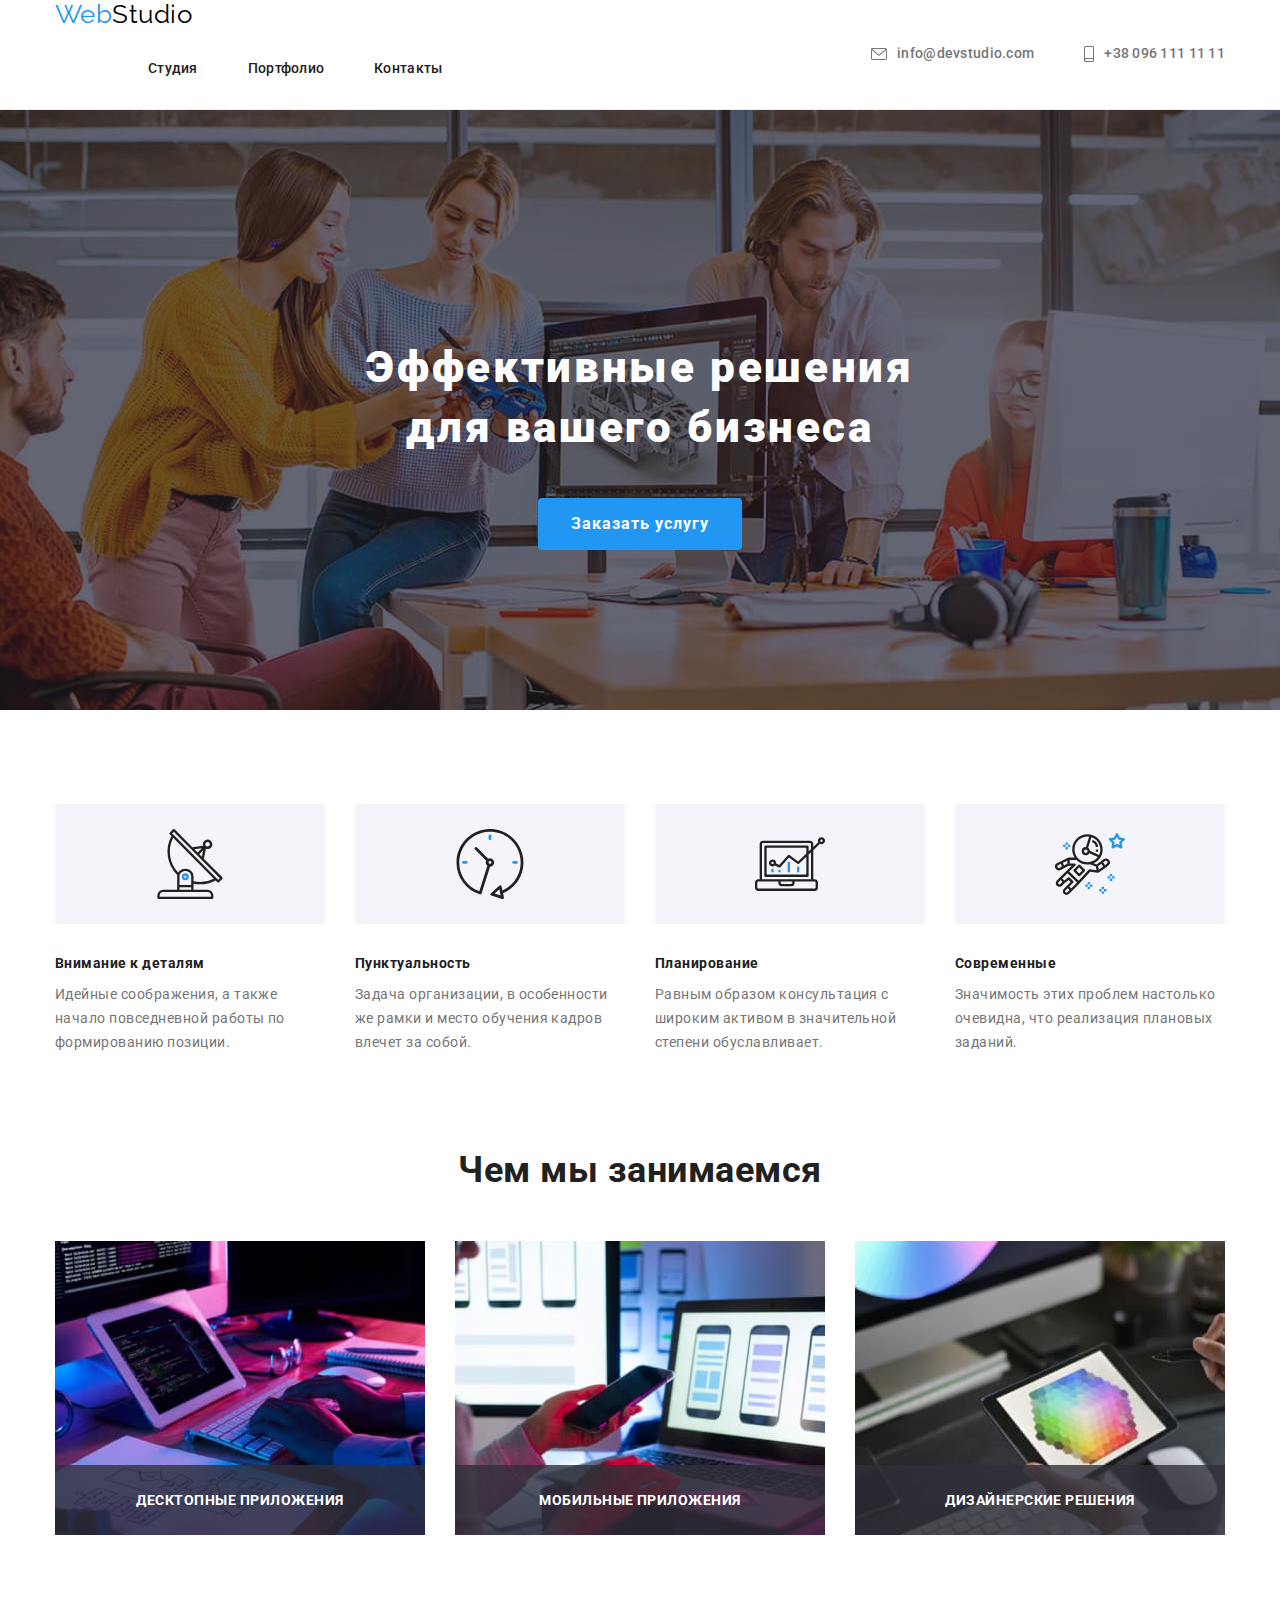
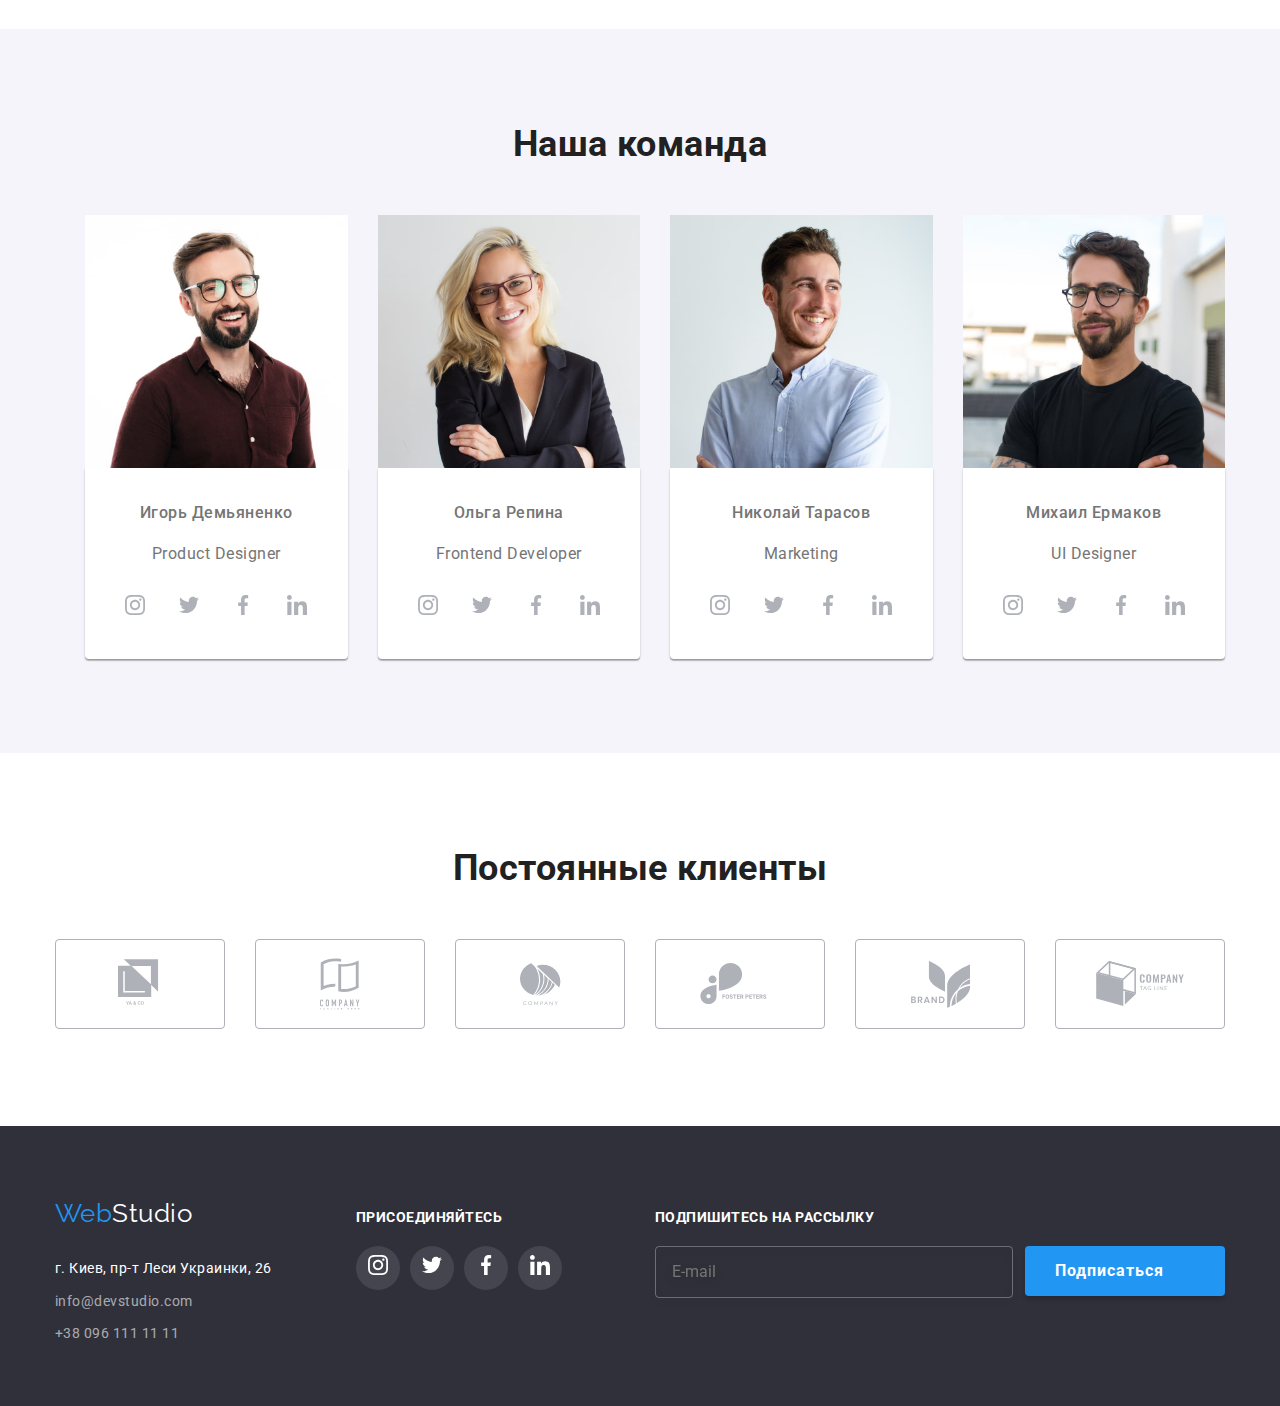
==== commit d11d6fe4: "bem-modal" ====
--- a/index.html
+++ b/index.html
@@ -137,7 +137,7 @@
               <ul class="social__icons">
                 <li class="social__item">
                     <a class="social__link" href="">
-                      <svg class="social__element" width="20"  height="20">
+                      <svg class="social__icon" width="20"  height="20">
                         <use  href="./images/symbol-defs.svg#icon-instagram">
                        </use>
                       </svg>
@@ -145,7 +145,7 @@
                 </li>
                 <li class="social__item">
                     <a class="social__link" href="">
-                      <svg class="social__element" width="20"  height="20">
+                      <svg class="social__icon" width="20"  height="20">
                         <use  href="./images/symbol-defs.svg#icon-twitter">
 
                         </use>
@@ -154,7 +154,7 @@
                 </li>
                 <li class="social__item">
                     <a class="social__link" href=""> 
-                      <svg class="social__element" width="20"  height="20">
+                      <svg class="social__icon" width="20"  height="20">
                       <use  href="./images/symbol-defs.svg#icon-facebook">
 
                       </use>
@@ -163,7 +163,7 @@
                 </li>
                 <li class="social__item">
                     <a class="social__link" href="">
-                      <svg class="social__element" width="20"  height="20">
+                      <svg class="social__icon" width="20"  height="20">
                         <use  href="./images/symbol-defs.svg#icon-linkedin">
                         </use>
                       </svg>
@@ -184,7 +184,7 @@
               <ul class="social__icons">
                 <li class="social__item">
                     <a href="">
-                      <svg class="social__element" width="20"  height="20">
+                      <svg class="social__icon" width="20"  height="20">
                         <use  href="./images/symbol-defs.svg#icon-instagram">
 
                         </use>
@@ -193,7 +193,7 @@
                 </li>
                 <li class="social__item">
                     <a href="">
-                      <svg class="social__element" width="20"  height="20">
+                      <svg class="social__icon" width="20"  height="20">
                         <use  href="./images/symbol-defs.svg#icon-twitter">
 
                         </use>
@@ -202,7 +202,7 @@
                 </li>
                 <li class="social__item">
                     <a href=""> 
-                      <svg class="social__element" width="20"  height="20">
+                      <svg class="social__icon" width="20"  height="20">
                       <use  href="./images/symbol-defs.svg#icon-facebook">
 
                       </use>
@@ -211,7 +211,7 @@
                 </li>
                 <li class="social__item">
                     <a href="">
-                      <svg class="social__element" width="20"  height="20">
+                      <svg class="social__icon" width="20"  height="20">
                         <use  href="./images/symbol-defs.svg#icon-linkedin">
                         </use>
                       </svg>
@@ -232,7 +232,7 @@
               <ul class="social__icons">
                 <li class="social__item">
                     <a class="social__link" href="">
-                      <svg class="social__element" width="20"  height="20">
+                      <svg class="social__icon" width="20"  height="20">
                         <use  href="./images/symbol-defs.svg#icon-instagram">
 
                         </use>
@@ -241,7 +241,7 @@
                 </li>
                 <li class="social__item">
                     <a class="social__link" href="">
-                      <svg class="social__element" width="20"  height="20">
+                      <svg class="social__icon" width="20"  height="20">
                         <use  href="./images/symbol-defs.svg#icon-twitter">
 
                         </use>
@@ -250,7 +250,7 @@
                 </li>
                 <li class="social__item">
                     <a class="social__link" href=""> 
-                      <svg class="social__element" width="20"  height="20">
+                      <svg class="social__icon" width="20"  height="20">
                       <use  href="./images/symbol-defs.svg#icon-facebook">
 
                       </use>
@@ -259,7 +259,7 @@
                 </li>
                 <li class="social__item">
                     <a class="social__link" href="">
-                      <svg class="social__element" width="20"  height="20">
+                      <svg class="social__icon" width="20"  height="20">
                         <use  href="./images/symbol-defs.svg#icon-linkedin">
                         </use>
                       </svg>
@@ -280,7 +280,7 @@
               <ul class="social__icons">
                 <li class="social__item">
                     <a class="social__link" href="">
-                      <svg class="social__element" width="20"  height="20">
+                      <svg class="social__icon" width="20"  height="20">
                         <use  href="./images/symbol-defs.svg#icon-instagram">
 
                         </use>
@@ -289,7 +289,7 @@
                 </li>
                 <li class="social__item">
                     <a class="social__link" href="">
-                      <svg class="social__element" width="20"  height="20">
+                      <svg class="social__icon" width="20"  height="20">
                         <use  href="./images/symbol-defs.svg#icon-twitter">
 
                         </use>
@@ -298,7 +298,7 @@
                 </li>
                 <li class="social__item">
                     <a class="social__link" href=""> 
-                      <svg class="social__element" width="20"  height="20">
+                      <svg class="social__icon" width="20"  height="20">
                       <use  href="./images/symbol-defs.svg#icon-facebook">
 
                       </use>
@@ -307,7 +307,7 @@
                 </li>
                 <li class="social__item">
                     <a class="social__link" href="">
-                      <svg class="social__element" width="20"  height="20">
+                      <svg class="social__icon" width="20"  height="20">
                         <use  href="./images/symbol-defs.svg#icon-linkedin">
                         </use>
                       </svg>
@@ -394,8 +394,7 @@
       <div>
     <a class="logo logo--bottom" href=""><span class="logo__subtext">Web</span>Studio</a>
     <address class="footer__address">
-
-       <ul class="address">
+        <ul class="address">
         <li class="address__item"><a href="" class="address__links">г. Киев, пр-т Леси Украинки, 26</a></li>
         <li class="address__item"><a href="mailto:info@devstudio.com" class="address__link">info@devstudio.com</a></li>
         <li class="address__item"><a href="tel:+380961111111" class="address__link">+38 096 111 11 11</a></li>
@@ -403,39 +402,39 @@
 </address>
       </div>
     <!-- container -->
-    <div class="footer-icons">
+    <div class="footer-social">
 <section >
-  <h2 class="footer-title">присоединяйтесь</h2>
+  <h2 class="footer-social__title">присоединяйтесь</h2>
   <ul class="social__icons">
-    <li class="icon-s footer-li">
-        <a class="footer-a" href="">
-          <svg class="leter-f" width="20"  height="20">
+    <li class="social__item social--dark">
+        <a class="social__link" href="">
+          <svg class="social--lighter" width="20"  height="20">
             <use  href="./images/symbol-defs.svg#icon-instagram">
             </use>
           </svg>
         </a>
     </li>
-    <li class="icon-s footer-li">
-        <a href="">
-          <svg class="leter-f" width="20"  height="20">
+    <li class="social__item social--dark">
+        <a class="social__link" href="">
+          <svg class="social--lighter" width="20"  height="20">
             <use  href="./images/symbol-defs.svg#icon-twitter">
 
             </use>
           </svg>
         </a>
     </li>
-    <li class="social__item footer-li">
-        <a href=""> 
-          <svg class="leter-f" width="20"  height="20">
+    <li class="social__item social--dark">
+        <a class="social__link" href=""> 
+          <svg class="social--lighter" width="20"  height="20">
           <use  href="./images/symbol-defs.svg#icon-facebook">
 
           </use>
         </svg>
       </a>
     </li>
-    <li class="icon-s footer-li">
-        <a href="">
-          <svg class="leter-f" width="20"  height="20">
+    <li class="social__item social--dark">
+        <a class="social__link" href="">
+          <svg class="social--lighter" width="20"  height="20">
             <use  href="./images/symbol-defs.svg#icon-linkedin"></use>
           </svg>
         </a>
@@ -443,16 +442,18 @@
 </ul>
 </section>
 </div>
+
+
 <section>
-  <h2 class="footer-title">Подпишитесь на рассылку</h2>
+  <h2 class="footer-social__title">Подпишитесь на рассылку</h2>
     <div>
       <form class="footer-form" name="subscribe-form" autocomplete="on" novalidate>
-        <label class="f-f-lable">
-          <input class="email-footer" type="email" name="email" placeholder="E-mail" />
+        <label class="footer-form__lable">
+          <input class="footer-form__email" type="email" name="email" placeholder="E-mail" />
         </label>
         
-          <button class="button-footer" type="submit">Подписаться
-            <svg class="leter-btn" width="24"  height="24">
+          <button class="footer-form__button" type="submit">Подписаться
+            <svg class="footer-form" width="24"  height="24">
               <use  href="./images/symbol-defs.svg#icon-send"></use>
             </svg>
           </button>
@@ -465,53 +466,53 @@
 
   <!-- модального вікна -->
 
-  <div class="backdrop-sign is-hidden" data-modal>
-    <div class="modal-sign">
-      <button data-modal-close class="modal-colose">
-        <svg class="close" width="18" height="18">
+  <div class="backdrop__sign is-hidden" data-modal>
+    <div class="modal">
+      <button data-modal-close class="modal__icon">
+        <svg class="modal__close" width="18" height="18">
           <use href="./images/symbol-defs.svg#icon-close-black-1" ></use>
         </svg>
       </button>
 
-      <h2 class="modal-title">Оставьте свои данные, мы вам перезвоним</h2>
+      <h2 class="modal__title">Оставьте свои данные, мы вам перезвоним</h2>
 
       <form class="signup-form">
   
-        <div class="group">
+        <div class="signup-form__group">
     
-          <label class="form-lable" for="user_name">Имя</label>
+          <label class="signup-form__lable" for="user_name">Имя</label>
 
     <div class="input-wrapper">
-      <input class="form-input" type="text" name="username" id="user_name">
-    <svg width="18"  height="18" class="icon">
+      <input class="signup-form__input" type="text" name="username" id="user_name">
+    <svg width="18"  height="18" class="signup-form__icon">
       <use class="icon-modal" href="./images/symbol-defs.svg#person-black" ></use>
     </svg>
   </div>
   </div>
   
-  <div class="group">
-    <label class="form-lable" for="tel">Телефон</label>
+  <div class="signup-form__group">
+    <label class="signup-form__lable" for="tel">Телефон</label>
     <div class="input-wrapper">
-      <input class="form-input" type="text" name="tel" id="tel">
-      <svg width="18"  height="18"  class="icon">
+      <input class="signup-form__input" type="text" name="tel" id="tel">
+      <svg width="18"  height="18"  class="signup-form__icon">
         <use href="./images/symbol-defs.svg#phone-black"></use>
       </svg>
     </div>
   </div>
  
-  <div class="group">
-    <label class="form-lable" for="email">Почта</label>
+  <div class="signup-form__group">
+    <label class="signup-form__lable" for="email">Почта</label>
     <div class="input-wrapper">
-      <input class="form-input" type="email" name="email" id="email">
-      <svg width="18"  height="18"  class="icon">
+      <input class="signup-form__input" type="email" name="email" id="email">
+      <svg width="18"  height="18"  class="signup-form__icon">
         <use href="./images/symbol-defs.svg#icon-email-black" ></use>
       </svg>
     </div>
   </div>
 
-  <div class="textarea-wrapper">
-  <label class="form-lable" for="comment">Комментарий</label>
-  <textarea class="form-input comment" name="comment" id="comment" cols="30" rows="10" placeholder="Введите текст"></textarea>
+  <div class="signup-form__group">
+  <label class="signup-form__lable" for="comment">Комментарий</label>
+  <textarea class="signup-form__input signup-form--comment" name="comment" id="comment" cols="30" rows="10" placeholder="Введите текст"></textarea>
   </div>
 
 <div class="checkbox-wrapper">
--- a/css/main.min.css
+++ b/css/main.min.css
@@ -1,2 +1,2 @@
-/*! modern-normalize v1.0.0 | MIT License | https://github.com/sindresorhus/modern-normalize */*,::after,::before{-webkit-box-sizing:border-box;box-sizing:border-box}:root{-moz-tab-size:4;-o-tab-size:4;tab-size:4}html{line-height:1.15;-webkit-text-size-adjust:100%}body{margin:0}body{font-family:system-ui,-apple-system,'Segoe UI',Roboto,Helvetica,Arial,sans-serif,'Apple Color Emoji','Segoe UI Emoji'}hr{height:0;color:inherit}abbr[title]{-webkit-text-decoration:underline dotted;text-decoration:underline dotted}b,strong{font-weight:bolder}code,kbd,pre,samp{font-family:ui-monospace,SFMono-Regular,Consolas,'Liberation Mono',Menlo,monospace;font-size:1em}small{font-size:80%}sub,sup{font-size:75%;line-height:0;position:relative;vertical-align:baseline}sub{bottom:-.25em}sup{top:-.5em}table{text-indent:0;border-color:inherit}button,input,optgroup,select,textarea{font-family:inherit;font-size:100%;line-height:1.15;margin:0}button,select{text-transform:none}[type=button],[type=reset],[type=submit],button{-webkit-appearance:button}::-moz-focus-inner{border-style:none;padding:0}:-moz-focusring{outline:1px dotted ButtonText}:-moz-ui-invalid{box-shadow:none}legend{padding:0}progress{vertical-align:baseline}::-webkit-inner-spin-button,::-webkit-outer-spin-button{height:auto}[type=search]{-webkit-appearance:textfield;outline-offset:-2px}::-webkit-search-decoration{-webkit-appearance:none}::-webkit-file-upload-button{-webkit-appearance:button;font:inherit}summary{display:list-item}body{color:#757575;font-family:Roboto, sans-serif;letter-spacing:0.03em}ul{list-style:none}a{text-decoration:none}.visually-hidden{position:absolute;width:1px;height:1px;margin:-1px;border:0;padding:0;white-space:nowrap;-webkit-clip-path:inset(100%);clip-path:inset(100%);clip:rect(0 0 0 0);overflow:hidden}.card-set .list{margin-top:4;margin-bottom:0}img{display:block;max-width:100%;height:auto}.container{margin-left:auto;margin-right:auto;width:1200px;padding-right:15px;padding-left:15px}.logo{font-family:Raleway, sans-serif;font-size:26px;line-height:1.11;color:#000}.logo--top{padding-top:24px;padding-bottom:25px}.logo__subtext{color:#2196F3}.logo--bottom{color:#fff}.header{border-bottom:1px solid #ececec}.header__container{display:-webkit-box;display:-ms-flexbox;display:flex;-webkit-box-pack:justify;-ms-flex-pack:justify;justify-content:space-between;-webkit-box-align:center;-ms-flex-align:center;align-items:center}.header__nav{display:-webkit-box;display:-ms-flexbox;display:flex}.nav__site{-webkit-box-pack:justify;-ms-flex-pack:justify;justify-content:space-between;-webkit-box-align:center;-ms-flex-align:center;align-items:center;display:-webkit-box;display:-ms-flexbox;display:flex;margin-left:93px;margin-top:0;margin-bottom:0;padding-left:0}.nav__site .nav__item+.nav__item{margin-left:50px}.nav__link{position:relative;display:block;padding-top:32px;padding-bottom:32px;color:#212121;font-weight:500;font-size:14px;line-height:1.14;letter-spacing:0.02em;-webkit-transition:color 250ms cubic-bezier(0.4, 0, 0.2, 1);transition:color 250ms cubic-bezier(0.4, 0, 0.2, 1)}.nav__link:hover,.nav__link:focus{color:#2196F3}.nav__link::after{content:'';position:absolute;bottom:-1px;left:0;width:100%;height:4px;background-color:#2196F3;border-radius:2px;opacity:0;-webkit-transition:opacity 250ms cubic-bezier(0.4, 0, 0.2, 1);transition:opacity 250ms cubic-bezier(0.4, 0, 0.2, 1)}.nav__link:hover::after,.nav__link:focus::after{opacity:1}.nav__site__carent{color:#2196F3}.nav__site .carent::after{opacity:1}.contacts .contacts__item+.contacts__item{margin-left:50px}.contacts{margin-left:auto;display:-webkit-box;display:-ms-flexbox;display:flex;padding-left:0;margin-top:0;margin-bottom:0;font-weight:500;font-size:14px;line-height:1.14;letter-spacing:0.02em;cursor:pointer;color:#757575}.contacts__link{position:relative;display:-webkit-box;display:-ms-flexbox;display:flex;-webkit-box-align:center;-ms-flex-align:center;align-items:center;padding-top:22px;padding-bottom:22px;font-weight:500;font-size:14px;line-height:1.14;letter-spacing:0.02em;color:var(--primary-text-color);-webkit-transition:color 250ms cubic-bezier(0.4, 0, 0.2, 1);transition:color 250ms cubic-bezier(0.4, 0, 0.2, 1)}.contacts__link:hover,.contacts__link:focus{color:#2196F3}.contacts__link:hover::after,.contacts__link:focus::after{opacity:1}.contacts__icon{-webkit-box-align:center;-ms-flex-align:center;align-items:center;fill:currentColor;margin-right:10px;-webkit-transition:color 250ms cubic-bezier(0.4, 0, 0.2, 1);transition:color 250ms cubic-bezier(0.4, 0, 0.2, 1)}.contacts__icon:hover,.contacts__icon:focus{fill:#2196F3}.hero{max-width:1600px;margin-right:auto;margin-left:auto;padding-top:199px;padding-bottom:201px;margin-top:0px;margin-bottom:0px;height:600px;text-align:center;background-image:-webkit-gradient(linear, left top, right top, from(rgba(47,48,58,0.4)), to(rgba(47,48,58,0.4))),url(../images/hero.jpg);background-image:linear-gradient(to right, rgba(47,48,58,0.4), rgba(47,48,58,0.4)),url(../images/hero.jpg);background-size:cover;background-position:center;text-align:center}.hero .hero-title{margin-bottom:40px;margin-right:auto;margin-left:auto;color:#fff;font-weight:900;font-size:44px;line-height:1.36;width:696px;letter-spacing:0.06em}.section{padding-top:94px;padding-bottom:94px}.feature-list,.about-us__list{display:-webkit-box;display:-ms-flexbox;display:flex;-ms-flex-wrap:wrap;flex-wrap:wrap;margin-top:0;margin-bottom:0;padding-left:0;list-style:none}.feature-list__title{margin-top:30px;margin-bottom:10px;font-size:14px;line-height:1.4}.feature-list__items::before{display:block;content:'';width:270px;height:120px;margin-bottom:30px;background-repeat:no-repeat;background-position:center;background-color:#F5F4FA}.feature-list__items:nth-child(1)::before{background-image:url("../images/antenna.svg")}.feature-list__items:nth-child(2)::before{background-image:url("../images/clock.svg")}.feature-list__items:nth-child(3)::before{background-image:url("../images/diagram.svg")}.feature-list__items:nth-child(4)::before{background-image:url("../images/astronaut.svg")}.feature-list__items{width:270px}.feature-list__items+.feature-list__items{margin-left:30px}.about-us__pic{position:relative;width:370px}.about-us__list .about-us__pic+.about-us__pic{margin-left:30px}.about-us{padding-bottom:94px}.section__title,.feature-list__title,.section .item{color:#212121}.section__title{margin-top:0;margin-bottom:50px;font-size:36px;line-height:1.17;text-align:center}.section__title--client{padding-top:94px}.feature-list__text{margin-top:0;margin-bottom:0;font-weight:400;font-size:14px;line-height:1.71}.team__name{margin-top:0;margin-bottom:10px;font-weight:500;font-size:16px;line-height:1.9}.team__profession{padding-top:0;padding-bottom:0;margin-bottom:16px;margin-top:0;font-size:16px;line-height:1.9}.about-us__subtitle{position:absolute;width:370px;height:70px;padding:27px 0;bottom:0;margin-top:0;margin-bottom:0;font-weight:700;font-size:14px;line-height:1.17;text-transform:uppercase;text-align:center;color:#fff;background-color:rgba(47,48,58,0.8)}.section__team{padding-top:94px;padding-bottom:94px;background-color:#F5F4FA}.team__list .team__persons{-ms-flex-preferred-size:calc(100% / 4 - 30px);flex-basis:calc(100% / 4 - 30px);margin-left:30px}.team__list{margin-left:calc(-1 * $card-grid);display:-webkit-box;display:-ms-flexbox;display:flex;-ms-flex-wrap:wrap;flex-wrap:wrap;padding-left:0;margin-top:0;margin-bottom:0;text-align:center}.team__info{padding-top:30px;padding-bottom:30px;background-color:#fff;-webkit-box-shadow:0px 1px 3px rgba(0,0,0,0.12),0px 1px 1px rgba(0,0,0,0.14),0px 2px 1px rgba(0,0,0,0.2);box-shadow:0px 1px 3px rgba(0,0,0,0.12),0px 1px 1px rgba(0,0,0,0.14),0px 2px 1px rgba(0,0,0,0.2);border-radius:0px 0px 4px 4px;cursor:pointer}.social__icons{display:-webkit-box;display:-ms-flexbox;display:flex;-webkit-box-pack:center;-ms-flex-pack:center;justify-content:center;padding-left:0;color:var(--primary-text-color)}.social__icons .social__item{display:-webkit-box;display:-ms-flexbox;display:flex;-webkit-box-pack:center;-ms-flex-pack:center;justify-content:center;-webkit-box-align:center;-ms-flex-align:center;align-items:center;width:44px;height:44px;border-radius:50%;-webkit-transition:background-color 250ms cubic-bezier(0.4, 0, 0.2, 1);transition:background-color 250ms cubic-bezier(0.4, 0, 0.2, 1)}.social__icons .social__item+.social__item{margin-left:10px}.social__element{fill:#afb1b8;-webkit-transition:color 250ms cubic-bezier(0.4, 0, 0.2, 1);transition:color 250ms cubic-bezier(0.4, 0, 0.2, 1)}.social__item:hover .social__element{fill:#fff}.social__icons .social__item:hover,.social__icons .social__item:focus{background-color:#2196F3}.icon-s.footer-li{background-color:rgba(255,255,255,0.1);fill:#fff}.leter-f{fill:#fff}.section__client{padding-bottom:97px}.client__title{padding:0;margin:50px auto 0;display:-webkit-box;display:-ms-flexbox;display:flex;-webkit-box-pack:justify;-ms-flex-pack:justify;justify-content:space-between;color:#afb1b8}.client__link{color:#afb1b8}.client__wraper{width:170px;height:90px;border:1px solid currentColor;border-radius:4px;display:-webkit-box;display:-ms-flexbox;display:flex;-webkit-box-pack:center;-ms-flex-pack:center;justify-content:center;-webkit-box-align:center;-ms-flex-align:center;align-items:center;-webkit-transition:color 250ms cubic-bezier(0.4, 0, 0.2, 1);transition:color 250ms cubic-bezier(0.4, 0, 0.2, 1)}.client__icon{fill:currentColor}.client__wraper:hover,.client__wraper:focus{color:#2196F3}.footer{display:-webkit-box;display:-ms-flexbox;display:flex;-webkit-box-pack:center;-ms-flex-pack:center;justify-content:center;background:#2F303A}.footer .address{margin:20px 0 0}.footer .address__links{color:#fff}.address__link{color:rgba(255,255,255,0.6);-webkit-transition:color 250ms cubic-bezier(0.4, 0, 0.2, 1);transition:color 250ms cubic-bezier(0.4, 0, 0.2, 1)}.footer__address:hover .address__link,.footer__address:focus .address__link{color:#fff}.footer__address{display:block;-ms-flex-wrap:wrap;flex-wrap:wrap;padding-left:0;margin-top:20px;width:231px;font-family:inherit;font-weight:normal;font-size:14px;line-height:1.71}.address__item{display:inline-block;-ms-flex-wrap:wrap;flex-wrap:wrap;margin-top:9px}.footer__container{padding-top:60px;padding-bottom:60px}.footer-title{display:block;font-style:normal;font-weight:700;margin-bottom:20px;padding-left:0;font-size:14px;line-height:1.14;color:#fff;text-transform:uppercase}.footer-icons{display:-webkit-box;display:-ms-flexbox;display:flex;-webkit-box-pack:center;-ms-flex-pack:center;justify-content:center;-webkit-box-align:center;-ms-flex-align:center;align-items:center;padding-top:0;padding-bottom:0;width:206px;margin:12px 93px 40px 70px}.foot-div{display:-webkit-box;display:-ms-flexbox;display:flex;-webkit-box-align:baseline;-ms-flex-align:baseline;align-items:baseline}.footer-form{display:-webkit-box;display:-ms-flexbox;display:flex}.form-title{font-style:normal;font-weight:700;margin-bottom:20px;padding-left:0;font-size:14px;line-height:1.14;color:#fff;text-transform:uppercase}.sign-form{display:-webkit-box;display:-ms-flexbox;display:flex}.email-footer{width:358px;outline:none;margin:0;padding-top:15px;padding-bottom:15px;padding-left:16px;line-height:20px;font-family:inherit;border:1px solid rgba(255,255,255,0.3);-webkit-box-sizing:border-box;box-sizing:border-box;-webkit-filter:drop-shadow(0px 4px 4px rgba(0,0,0,0.15));filter:drop-shadow(0px 4px 4px rgba(0,0,0,0.15));border-radius:4px;background-color:transparent;color:#fff;-webkit-transition:border-color 250ms cubic-bezier(0.4, 0, 0.2, 1);transition:border-color 250ms cubic-bezier(0.4, 0, 0.2, 1)}.email-footer:focus,.email-footer:hover{border-color:#188ce8}.leter-btn{position:absolute;top:50%;-webkit-transform:translateY(-50%);transform:translateY(-50%);right:28px;fill:#fff}.button{border-radius:4px;padding:10px 32px;border:1px solid transparent;color:#fff;background-color:#2196F3;font-family:inherit;font-weight:700;font-size:16px;line-height:1.87;letter-spacing:0.06em;-webkit-box-align:center;-ms-flex-align:center;align-items:center;cursor:pointer}.button-footer{display:-webkit-box;display:-ms-flexbox;display:flex;width:200px;height:50px;position:relative;padding-top:10px;padding-right:62px;padding-bottom:10px;padding-left:29px;font-family:inherit;margin-left:12px;font-weight:700;font-size:16px;line-height:1.87;letter-spacing:0.06em;border-radius:4px;-webkit-box-align:center;-ms-flex-align:center;align-items:center;border:1px solid transparent;color:#fff;background-color:#2196F3;-webkit-box-shadow:0px 4px 4px rgba(0,0,0,0.15);box-shadow:0px 4px 4px rgba(0,0,0,0.15);cursor:pointer;-webkit-transition:background-color 250ms cubic-bezier(0.4, 0, 0.2, 1);transition:background-color 250ms cubic-bezier(0.4, 0, 0.2, 1)}.button-footer:focus,.button-footer:hover{background-color:#188ce8}.title-btn{-webkit-box-pack:center;-ms-flex-pack:center;justify-content:center;padding-top:93px;padding-bottom:34px;display:-webkit-box;display:-ms-flexbox;display:flex;padding-left:0;margin-top:0;margin-bottom:0}.title-btn .btn-btn+.btn-btn{margin-left:8px}.btn{display:inline-block;border-radius:4px;padding:6px 22px;border:1px solid transparent;color:#212121;background:#F5F4FA;font-family:inherit;font-weight:500;font-size:16px;line-height:1.62;text-align:center;-webkit-transition:background-color 250ms cubic-bezier(0.4, 0, 0.2, 1),color 250ms 250ms cubic-bezier(0.4, 0, 0.2, 1);transition:background-color 250ms cubic-bezier(0.4, 0, 0.2, 1),color 250ms 250ms cubic-bezier(0.4, 0, 0.2, 1)}.btn:hover,.btn:focus{color:#fff;background-color:#2196F3}.title-flex{margin-right:auto;margin-left:auto;padding-right:15px;padding-bottom:94px;padding-left:15px;width:1200px}.card-contents .title{margin-top:0;margin-bottom:4px;width:322px;color:#212121;font-weight:700;font-size:18px;line-height:2;letter-spacing:0.06em}.card-set{display:-webkit-box;display:-ms-flexbox;display:flex;-ms-flex-wrap:wrap;flex-wrap:wrap;padding-left:0;margin-top:calc(-1 * $card-grid);margin-bottom:0;margin-left:calc(-1 * $card-grid)}.card-set .grid{-ms-flex-preferred-size:calc(100% / 3 - $card-grid);flex-basis:calc(100% / 3 - $card-grid);margin-top:30px;margin-left:30px;-webkit-box-shadow:0px 1px 3px rgba(0,0,0,0.12),0px 1px 1px rgba(0,0,0,0.14),0px 2px 1px rgba(0,0,0,0.2);box-shadow:0px 1px 3px rgba(0,0,0,0.12),0px 1px 1px rgba(0,0,0,0.14),0px 2px 1px rgba(0,0,0,0.2);border-radius:0px 0px 4px 4px}.card-contents{padding:20px 24px}.caption .title{margin-top:20px;color:#212121;font-size:18px;line-height:2;letter-spacing:0.06em}.caption .list{margin-top:0;margin-bottom:20px;font-weight:400;font-size:16px;line-height:1.87}.card-thumb{position:relative;overflow:hidden}.card-overlay{position:absolute;top:0;left:0;width:100%;height:100%;padding:63px 24px;background-color:rgba(33,150,243,0.9);-webkit-transform:translateY(100%);transform:translateY(100%);-webkit-transition:-webkit-transform 250ms cubic-bezier(0.4, 0, 0.2, 1);transition:-webkit-transform 250ms cubic-bezier(0.4, 0, 0.2, 1);transition:transform 250ms cubic-bezier(0.4, 0, 0.2, 1);transition:transform 250ms cubic-bezier(0.4, 0, 0.2, 1), -webkit-transform 250ms cubic-bezier(0.4, 0, 0.2, 1)}.card:hover .card-overlay{-webkit-transform:translateX(0);transform:translateX(0)}.card-text{position:absolute;width:322px;height:168px;display:-webkit-box;display:-ms-flexbox;display:flex;top:50%;left:50%;-webkit-transform:translate(-50%, -50%);transform:translate(-50%, -50%);font-weight:400;font-size:18px;line-height:1.56;color:#fff;opacity:0;-webkit-transition:opacity 250ms cubic-bezier(0.4, 0, 0.2, 1);transition:opacity 250ms cubic-bezier(0.4, 0, 0.2, 1)}.card:hover .card-text,.card:focus .card-text{opacity:1}.backdrop-sign{position:fixed;top:0;left:0;width:100%;height:100%;background-color:rgba(0,0,0,0.2);opacity:1;-webkit-transition:opacity 250ms cubic-bezier(0.4, 0, 0.2, 1);transition:opacity 250ms cubic-bezier(0.4, 0, 0.2, 1)}.backdrop-sign.is-hidden{opacity:0;pointer-events:none;visibility:visible}.backdrop-sign.is-hidden .modal-sign{-webkit-transform:translate(-50%, -50%) scale(1.3);transform:translate(-50%, -50%) scale(1.3)}.modal-sign{position:absolute;top:50%;left:50%;padding:40px;-webkit-transform:translate(-50%, -50%) scale(1);transform:translate(-50%, -50%) scale(1);min-width:528px;max-height:100vh;background-color:#fff;-webkit-box-shadow:0px 1px 3px rgba(0,0,0,0.12),0px 1px 1px rgba(0,0,0,0.14),0px 2px 1px rgba(0,0,0,0.2);box-shadow:0px 1px 3px rgba(0,0,0,0.12),0px 1px 1px rgba(0,0,0,0.14),0px 2px 1px rgba(0,0,0,0.2);border-radius:4px}.modal-colose{position:absolute;top:8px;right:8px;padding:5px;display:-webkit-box;display:-ms-flexbox;display:flex;border:1px solid rgba(0,0,0,0.1);border-radius:50%;cursor:pointer;background-color:inherit}.modal-colose:focus,.modal-colose:hover{fill:#2196F3}.modal-title{margin-top:0;margin-bottom:12px;font-weight:700;font-size:20px;line-height:1.15;text-align:center;color:#212121}.signup-form .group{display:-webkit-box;display:-ms-flexbox;display:flex;-webkit-box-orient:vertical;-webkit-box-direction:normal;-ms-flex-direction:column;flex-direction:column;margin-bottom:10px}.signup-form .form-lable{display:-webkit-box;display:-ms-flexbox;display:flex;-webkit-box-orient:vertical;-webkit-box-direction:normal;-ms-flex-direction:column;flex-direction:column;margin-bottom:4px;font-family:inherit;font-size:12px;line-height:1.16;letter-spacing:0.01em;cursor:pointer}.signup-form .form-input{width:100%;font-family:inherit;margin:0;padding:11px 11px 11px 42px;width:448px;cursor:pointer;outline:none;border:1px solid rgba(33,33,33,0.2);-webkit-box-sizing:border-box;box-sizing:border-box;border-radius:4px;-webkit-transition:background-color 250ms cubic-bezier(0.4, 0, 0.2, 1);transition:background-color 250ms cubic-bezier(0.4, 0, 0.2, 1)}.signup-form .form-input:focus,.signup-form .form-input:hover{border-color:#2196F3}.signup-form .input-wrapper{position:relative}.signup-form .icon{position:absolute;top:50%;-webkit-transform:translateY(-50%);transform:translateY(-50%);left:12px;cursor:pointer;-webkit-transition:fill 250ms cubic-bezier(0.4, 0, 0.2, 1);transition:fill 250ms cubic-bezier(0.4, 0, 0.2, 1)}.signup-form .form-input:focus+.icon,.signup-form .form-input:hover+.icon{fill:#2196F3}.textarea-wrapper .form-input.comment{padding:12px 16px;margin-bottom:20px}.textarea-wrapper .comment:hover::-webkit-input-placeholder,.textarea-wrapper .comment:focus::-webkit-input-placeholder{color:#2196F3}.textarea-wrapper .comment:hover:-ms-input-placeholder,.textarea-wrapper .comment:focus:-ms-input-placeholder{color:#2196F3}.textarea-wrapper .comment:hover::-ms-input-placeholder,.textarea-wrapper .comment:focus::-ms-input-placeholder{color:#2196F3}.textarea-wrapper .comment:hover::placeholder,.textarea-wrapper .comment:focus::placeholder{color:#2196F3}.checkbox-wrapper{margin:0 11px 30px 12px}.checkbox-wrapper .checkbox-lable{display:-webkit-box;display:-ms-flexbox;display:flex;-webkit-box-align:center;-ms-flex-align:center;align-items:center;font-family:inherit;font-size:14px;line-height:1.71;cursor:pointer}.checkbox-lable .link{color:#2196F3;-webkit-text-decoration-line:underline;text-decoration-line:underline;-webkit-transition:color 250ms cubic-bezier(0.4, 0, 0.2, 1);transition:color 250ms cubic-bezier(0.4, 0, 0.2, 1)}.checkbox-lable:focus .link,.checkbox-lable:hover .link{color:#188ce8}.checkbox{appearance:none;-moz-appearance:none;-webkit-appearance:none;position:absolute}.chackbox-icon{margin-right:7px;border:2px solid #000;border-radius:3px;fill:none;cursor:pointer;-webkit-transition:background-color 250ms cubic-bezier(0.4, 0, 0.2, 1);transition:background-color 250ms cubic-bezier(0.4, 0, 0.2, 1)}.checkbox:checked+.chackbox-icon{border:none;background-color:#2196F3;fill:#fff;opacity:1}.check-btn{display:-webkit-box;display:-ms-flexbox;display:flex;min-width:200px;margin-right:auto;margin-left:auto;padding:10px 55px;font-family:inherit;font-weight:700;font-size:16px;line-height:1.87;letter-spacing:0.06em;color:#fff;background-color:#2196F3;-webkit-box-shadow:0px 4px 4px rgba(0,0,0,0.15);box-shadow:0px 4px 4px rgba(0,0,0,0.15);border:transparent;border-radius:4px;cursor:pointer;-webkit-transition:background-color 250ms cubic-bezier(0.4, 0, 0.2, 1);transition:background-color 250ms cubic-bezier(0.4, 0, 0.2, 1)}.signup-form:focus .check-btn,.signup-form:hover .check-btn{background-color:#188ce8}
+/*! modern-normalize v1.0.0 | MIT License | https://github.com/sindresorhus/modern-normalize */*,::after,::before{-webkit-box-sizing:border-box;box-sizing:border-box}:root{-moz-tab-size:4;-o-tab-size:4;tab-size:4}html{line-height:1.15;-webkit-text-size-adjust:100%}body{margin:0}body{font-family:system-ui,-apple-system,'Segoe UI',Roboto,Helvetica,Arial,sans-serif,'Apple Color Emoji','Segoe UI Emoji'}hr{height:0;color:inherit}abbr[title]{-webkit-text-decoration:underline dotted;text-decoration:underline dotted}b,strong{font-weight:bolder}code,kbd,pre,samp{font-family:ui-monospace,SFMono-Regular,Consolas,'Liberation Mono',Menlo,monospace;font-size:1em}small{font-size:80%}sub,sup{font-size:75%;line-height:0;position:relative;vertical-align:baseline}sub{bottom:-.25em}sup{top:-.5em}table{text-indent:0;border-color:inherit}button,input,optgroup,select,textarea{font-family:inherit;font-size:100%;line-height:1.15;margin:0}button,select{text-transform:none}[type=button],[type=reset],[type=submit],button{-webkit-appearance:button}::-moz-focus-inner{border-style:none;padding:0}:-moz-focusring{outline:1px dotted ButtonText}:-moz-ui-invalid{box-shadow:none}legend{padding:0}progress{vertical-align:baseline}::-webkit-inner-spin-button,::-webkit-outer-spin-button{height:auto}[type=search]{-webkit-appearance:textfield;outline-offset:-2px}::-webkit-search-decoration{-webkit-appearance:none}::-webkit-file-upload-button{-webkit-appearance:button;font:inherit}summary{display:list-item}body{color:#757575;font-family:Roboto, sans-serif;letter-spacing:0.03em}ul{list-style:none}a{text-decoration:none}.visually-hidden{position:absolute;width:1px;height:1px;margin:-1px;border:0;padding:0;white-space:nowrap;-webkit-clip-path:inset(100%);clip-path:inset(100%);clip:rect(0 0 0 0);overflow:hidden}.card-set .list{margin-top:4;margin-bottom:0}img{display:block;max-width:100%;height:auto}.container{margin-left:auto;margin-right:auto;width:1200px;padding-right:15px;padding-left:15px}.logo{font-family:Raleway, sans-serif;font-size:26px;line-height:1.11;color:#000}.logo--top{padding-top:24px;padding-bottom:25px}.logo__subtext{color:#2196F3}.logo--bottom{color:#fff}.header{border-bottom:1px solid #ececec}.header__container{display:-webkit-box;display:-ms-flexbox;display:flex;-webkit-box-pack:justify;-ms-flex-pack:justify;justify-content:space-between;-webkit-box-align:center;-ms-flex-align:center;align-items:center}.header__nav{display:-webkit-box;display:-ms-flexbox;display:flex}.nav__site{-webkit-box-pack:justify;-ms-flex-pack:justify;justify-content:space-between;-webkit-box-align:center;-ms-flex-align:center;align-items:center;display:-webkit-box;display:-ms-flexbox;display:flex;margin-left:93px;margin-top:0;margin-bottom:0;padding-left:0}.nav__site .nav__item+.nav__item{margin-left:50px}.nav__link{position:relative;display:block;padding-top:32px;padding-bottom:32px;color:#212121;font-weight:500;font-size:14px;line-height:1.14;letter-spacing:0.02em;-webkit-transition:color 250ms cubic-bezier(0.4, 0, 0.2, 1);transition:color 250ms cubic-bezier(0.4, 0, 0.2, 1)}.nav__link:hover,.nav__link:focus{color:#2196F3}.nav__link::after{content:'';position:absolute;bottom:-1px;left:0;width:100%;height:4px;background-color:#2196F3;border-radius:2px;opacity:0;-webkit-transition:opacity 250ms cubic-bezier(0.4, 0, 0.2, 1);transition:opacity 250ms cubic-bezier(0.4, 0, 0.2, 1)}.nav__link:hover::after,.nav__link:focus::after{opacity:1}.nav__site__carent{color:#2196F3}.nav__site .carent::after{opacity:1}.contacts .contacts__item+.contacts__item{margin-left:50px}.contacts{margin-left:auto;display:-webkit-box;display:-ms-flexbox;display:flex;padding-left:0;margin-top:0;margin-bottom:0;font-weight:500;font-size:14px;line-height:1.14;letter-spacing:0.02em;cursor:pointer;color:#757575}.contacts__link{position:relative;display:-webkit-box;display:-ms-flexbox;display:flex;-webkit-box-align:center;-ms-flex-align:center;align-items:center;padding-top:22px;padding-bottom:22px;font-weight:500;font-size:14px;line-height:1.14;letter-spacing:0.02em;color:var(--primary-text-color);-webkit-transition:color 250ms cubic-bezier(0.4, 0, 0.2, 1);transition:color 250ms cubic-bezier(0.4, 0, 0.2, 1)}.contacts__link:hover,.contacts__link:focus{color:#2196F3}.contacts__link:hover::after,.contacts__link:focus::after{opacity:1}.contacts__icon{-webkit-box-align:center;-ms-flex-align:center;align-items:center;fill:currentColor;margin-right:10px;-webkit-transition:color 250ms cubic-bezier(0.4, 0, 0.2, 1);transition:color 250ms cubic-bezier(0.4, 0, 0.2, 1)}.contacts__icon:hover,.contacts__icon:focus{fill:#2196F3}.hero{max-width:1600px;margin-right:auto;margin-left:auto;padding-top:199px;padding-bottom:201px;margin-top:0px;margin-bottom:0px;height:600px;text-align:center;background-image:-webkit-gradient(linear, left top, right top, from(rgba(47,48,58,0.4)), to(rgba(47,48,58,0.4))),url(../images/hero.jpg);background-image:linear-gradient(to right, rgba(47,48,58,0.4), rgba(47,48,58,0.4)),url(../images/hero.jpg);background-size:cover;background-position:center;text-align:center}.hero .hero-title{margin-bottom:40px;margin-right:auto;margin-left:auto;color:#fff;font-weight:900;font-size:44px;line-height:1.36;width:696px;letter-spacing:0.06em}.section{padding-top:94px;padding-bottom:94px}.feature-list,.about-us__list{display:-webkit-box;display:-ms-flexbox;display:flex;-ms-flex-wrap:wrap;flex-wrap:wrap;margin-top:0;margin-bottom:0;padding-left:0;list-style:none}.feature-list__title{margin-top:30px;margin-bottom:10px;font-size:14px;line-height:1.4}.feature-list__items::before{display:block;content:'';width:270px;height:120px;margin-bottom:30px;background-repeat:no-repeat;background-position:center;background-color:#F5F4FA}.feature-list__items:nth-child(1)::before{background-image:url("../images/antenna.svg")}.feature-list__items:nth-child(2)::before{background-image:url("../images/clock.svg")}.feature-list__items:nth-child(3)::before{background-image:url("../images/diagram.svg")}.feature-list__items:nth-child(4)::before{background-image:url("../images/astronaut.svg")}.feature-list__items{width:270px}.feature-list__items+.feature-list__items{margin-left:30px}.about-us__pic{position:relative;width:370px}.about-us__list .about-us__pic+.about-us__pic{margin-left:30px}.about-us{padding-bottom:94px}.section__title,.feature-list__title,.section .item{color:#212121}.section__title{margin-top:0;margin-bottom:50px;font-size:36px;line-height:1.17;text-align:center}.section__title--client{padding-top:94px}.feature-list__text{margin-top:0;margin-bottom:0;font-weight:400;font-size:14px;line-height:1.71}.team__name{margin-top:0;margin-bottom:10px;font-weight:500;font-size:16px;line-height:1.9}.team__profession{padding-top:0;padding-bottom:0;margin-bottom:16px;margin-top:0;font-size:16px;line-height:1.9}.about-us__subtitle{position:absolute;width:370px;height:70px;padding:27px 0;bottom:0;margin-top:0;margin-bottom:0;font-weight:700;font-size:14px;line-height:1.17;text-transform:uppercase;text-align:center;color:#fff;background-color:rgba(47,48,58,0.8)}.section__team{padding-top:94px;padding-bottom:94px;background-color:#F5F4FA}.team__list .team__persons{-ms-flex-preferred-size:calc(100% / 4 - 30px);flex-basis:calc(100% / 4 - 30px);margin-left:30px}.team__list{margin-left:calc(-1 * $card-grid);display:-webkit-box;display:-ms-flexbox;display:flex;-ms-flex-wrap:wrap;flex-wrap:wrap;padding-left:0;margin-top:0;margin-bottom:0;text-align:center}.team__info{padding-top:30px;padding-bottom:30px;background-color:#fff;-webkit-box-shadow:0px 1px 3px rgba(0,0,0,0.12),0px 1px 1px rgba(0,0,0,0.14),0px 2px 1px rgba(0,0,0,0.2);box-shadow:0px 1px 3px rgba(0,0,0,0.12),0px 1px 1px rgba(0,0,0,0.14),0px 2px 1px rgba(0,0,0,0.2);border-radius:0px 0px 4px 4px;cursor:pointer}.social__icons{display:-webkit-box;display:-ms-flexbox;display:flex;-webkit-box-pack:center;-ms-flex-pack:center;justify-content:center;padding-left:0;color:var(--primary-text-color)}.social__icons .social__item{display:-webkit-box;display:-ms-flexbox;display:flex;-webkit-box-pack:center;-ms-flex-pack:center;justify-content:center;-webkit-box-align:center;-ms-flex-align:center;align-items:center;width:44px;height:44px;border-radius:50%;-webkit-transition:background-color 250ms cubic-bezier(0.4, 0, 0.2, 1);transition:background-color 250ms cubic-bezier(0.4, 0, 0.2, 1)}.social__icons .social__item+.social__item{margin-left:10px}.social__icons{fill:#afb1b8;-webkit-transition:color 250ms cubic-bezier(0.4, 0, 0.2, 1);transition:color 250ms cubic-bezier(0.4, 0, 0.2, 1)}.social__item:hover .social__icons{fill:#fff}.social__icons .social__item:hover,.social__icons .social__item:focus{background-color:#2196F3}.social--dark{background-color:rgba(255,255,255,0.1);fill:#fff}.social--lighter{fill:#fff}.section__client{padding-bottom:97px}.client__title{display:-webkit-box;display:-ms-flexbox;display:flex;-webkit-box-pack:justify;-ms-flex-pack:justify;justify-content:space-between;padding:0;margin:50px auto 0;color:#afb1b8}.client__link{color:#afb1b8}.client__wraper{display:-webkit-box;display:-ms-flexbox;display:flex;-webkit-box-pack:center;-ms-flex-pack:center;justify-content:center;-webkit-box-align:center;-ms-flex-align:center;align-items:center;width:170px;height:90px;border:1px solid currentColor;border-radius:4px;-webkit-transition:color 250ms cubic-bezier(0.4, 0, 0.2, 1);transition:color 250ms cubic-bezier(0.4, 0, 0.2, 1)}.client__icon{fill:currentColor}.client__wraper:hover,.client__wraper:focus{color:#2196F3}.footer{display:-webkit-box;display:-ms-flexbox;display:flex;-webkit-box-pack:center;-ms-flex-pack:center;justify-content:center;background:#2F303A}.footer .address{margin:20px 0 0}.footer .address__links{color:#fff}.address__link{color:rgba(255,255,255,0.6);-webkit-transition:color 250ms cubic-bezier(0.4, 0, 0.2, 1);transition:color 250ms cubic-bezier(0.4, 0, 0.2, 1)}.address__item:hover .address__link,.address__item:focus .address__link{color:#fff}.address{display:block;padding-left:0;margin-top:20px;width:231px;font-style:normal;font-weight:normal;font-size:14px;line-height:1.71}.address__item{display:inline-block;-ms-flex-wrap:wrap;flex-wrap:wrap;margin-top:9px}.footer__container{display:-webkit-box;display:-ms-flexbox;display:flex;-webkit-box-align:baseline;-ms-flex-align:baseline;align-items:baseline;padding-top:60px;padding-bottom:60px}.footer-social__title{display:block;font-style:normal;font-weight:700;margin-bottom:20px;padding-left:0;font-size:14px;line-height:1.14;color:#fff;text-transform:uppercase}.footer-social{display:-webkit-box;display:-ms-flexbox;display:flex;-webkit-box-pack:center;-ms-flex-pack:center;justify-content:center;-webkit-box-align:center;-ms-flex-align:center;align-items:center;padding-top:0;padding-bottom:0;width:206px;margin:12px 93px 40px 70px}.footer-form{display:-webkit-box;display:-ms-flexbox;display:flex}.form-title{font-style:normal;font-weight:700;margin-bottom:20px;padding-left:0;font-size:14px;line-height:1.14;color:#fff;text-transform:uppercase}.footer-form__email{width:358px;outline:none;margin:0;padding-top:15px;padding-bottom:15px;padding-left:16px;line-height:20px;font-family:inherit;border:1px solid rgba(255,255,255,0.3);-webkit-box-sizing:border-box;box-sizing:border-box;-webkit-filter:drop-shadow(0px 4px 4px rgba(0,0,0,0.15));filter:drop-shadow(0px 4px 4px rgba(0,0,0,0.15));border-radius:4px;background-color:transparent;color:#fff;-webkit-transition:border-color 250ms cubic-bezier(0.4, 0, 0.2, 1);transition:border-color 250ms cubic-bezier(0.4, 0, 0.2, 1)}.footer-form__email:focus,.footer-form__email:hover{border-color:#188ce8}.footer-form__button{display:-webkit-box;display:-ms-flexbox;display:flex;width:200px;height:50px;position:relative;padding-top:10px;padding-right:62px;padding-bottom:10px;padding-left:29px;font-family:inherit;margin-left:12px;font-weight:700;font-size:16px;line-height:1.87;letter-spacing:0.06em;border-radius:4px;-webkit-box-align:center;-ms-flex-align:center;align-items:center;border:1px solid transparent;color:#fff;background-color:#2196F3;-webkit-box-shadow:0px 4px 4px rgba(0,0,0,0.15);box-shadow:0px 4px 4px rgba(0,0,0,0.15);cursor:pointer;-webkit-transition:background-color 250ms cubic-bezier(0.4, 0, 0.2, 1);transition:background-color 250ms cubic-bezier(0.4, 0, 0.2, 1)}.footer-form__button:focus,.footer-form__button:hover{background-color:#188ce8}.footer-form__icon{position:absolute;top:50%;-webkit-transform:translateY(-50%);transform:translateY(-50%);right:28px;fill:#fff}.button{border-radius:4px;padding:10px 32px;border:1px solid transparent;color:#fff;background-color:#2196F3;font-family:inherit;font-weight:700;font-size:16px;line-height:1.87;letter-spacing:0.06em;-webkit-box-align:center;-ms-flex-align:center;align-items:center;cursor:pointer}.title-btn{-webkit-box-pack:center;-ms-flex-pack:center;justify-content:center;padding-top:93px;padding-bottom:34px;display:-webkit-box;display:-ms-flexbox;display:flex;padding-left:0;margin-top:0;margin-bottom:0}.title-btn .btn-btn+.btn-btn{margin-left:8px}.btn{display:inline-block;border-radius:4px;padding:6px 22px;border:1px solid transparent;color:#212121;background:#F5F4FA;font-family:inherit;font-weight:500;font-size:16px;line-height:1.62;text-align:center;-webkit-transition:background-color 250ms cubic-bezier(0.4, 0, 0.2, 1),color 250ms 250ms cubic-bezier(0.4, 0, 0.2, 1);transition:background-color 250ms cubic-bezier(0.4, 0, 0.2, 1),color 250ms 250ms cubic-bezier(0.4, 0, 0.2, 1)}.btn:hover,.btn:focus{color:#fff;background-color:#2196F3}.title-flex{margin-right:auto;margin-left:auto;padding-right:15px;padding-bottom:94px;padding-left:15px;width:1200px}.card-contents .title{margin-top:0;margin-bottom:4px;width:322px;color:#212121;font-weight:700;font-size:18px;line-height:2;letter-spacing:0.06em}.card-set{display:-webkit-box;display:-ms-flexbox;display:flex;-ms-flex-wrap:wrap;flex-wrap:wrap;padding-left:0;margin-top:calc(-1 * $card-grid);margin-bottom:0;margin-left:calc(-1 * $card-grid)}.card-set .grid{-ms-flex-preferred-size:calc(100% / 3 - $card-grid);flex-basis:calc(100% / 3 - $card-grid);margin-top:30px;margin-left:30px;-webkit-box-shadow:0px 1px 3px rgba(0,0,0,0.12),0px 1px 1px rgba(0,0,0,0.14),0px 2px 1px rgba(0,0,0,0.2);box-shadow:0px 1px 3px rgba(0,0,0,0.12),0px 1px 1px rgba(0,0,0,0.14),0px 2px 1px rgba(0,0,0,0.2);border-radius:0px 0px 4px 4px}.card-contents{padding:20px 24px}.caption .title{margin-top:20px;color:#212121;font-size:18px;line-height:2;letter-spacing:0.06em}.caption .list{margin-top:0;margin-bottom:20px;font-weight:400;font-size:16px;line-height:1.87}.card-thumb{position:relative;overflow:hidden}.card-overlay{position:absolute;top:0;left:0;width:100%;height:100%;padding:63px 24px;background-color:rgba(33,150,243,0.9);-webkit-transform:translateY(100%);transform:translateY(100%);-webkit-transition:-webkit-transform 250ms cubic-bezier(0.4, 0, 0.2, 1);transition:-webkit-transform 250ms cubic-bezier(0.4, 0, 0.2, 1);transition:transform 250ms cubic-bezier(0.4, 0, 0.2, 1);transition:transform 250ms cubic-bezier(0.4, 0, 0.2, 1), -webkit-transform 250ms cubic-bezier(0.4, 0, 0.2, 1)}.card:hover .card-overlay{-webkit-transform:translateX(0);transform:translateX(0)}.card-text{position:absolute;width:322px;height:168px;display:-webkit-box;display:-ms-flexbox;display:flex;top:50%;left:50%;-webkit-transform:translate(-50%, -50%);transform:translate(-50%, -50%);font-weight:400;font-size:18px;line-height:1.56;color:#fff;opacity:0;-webkit-transition:opacity 250ms cubic-bezier(0.4, 0, 0.2, 1);transition:opacity 250ms cubic-bezier(0.4, 0, 0.2, 1)}.card:hover .card-text,.card:focus .card-text{opacity:1}.backdrop__sign{position:fixed;top:0;left:0;width:100%;height:100%;background-color:rgba(0,0,0,0.2);opacity:1;-webkit-transition:opacity 250ms cubic-bezier(0.4, 0, 0.2, 1);transition:opacity 250ms cubic-bezier(0.4, 0, 0.2, 1)}.backdrop__sign.is-hidden{opacity:0;pointer-events:none;visibility:visible}.backdrop__sign.is-hidden .modal{-webkit-transform:translate(-50%, -50%) scale(1.3);transform:translate(-50%, -50%) scale(1.3)}.modal{position:absolute;top:50%;left:50%;padding:40px;-webkit-transform:translate(-50%, -50%) scale(1);transform:translate(-50%, -50%) scale(1);min-width:528px;max-height:100vh;background-color:#fff;-webkit-box-shadow:0px 1px 3px rgba(0,0,0,0.12),0px 1px 1px rgba(0,0,0,0.14),0px 2px 1px rgba(0,0,0,0.2);box-shadow:0px 1px 3px rgba(0,0,0,0.12),0px 1px 1px rgba(0,0,0,0.14),0px 2px 1px rgba(0,0,0,0.2);border-radius:4px}.modal__icon{position:absolute;top:8px;right:8px;padding:5px;display:-webkit-box;display:-ms-flexbox;display:flex;border:1px solid rgba(0,0,0,0.1);border-radius:50%;cursor:pointer;background-color:inherit}.modal__icon:focus,.modal__icon:hover{fill:#2196F3}.modal__title{margin-top:0;margin-bottom:12px;font-weight:700;font-size:20px;line-height:1.15;text-align:center;color:#212121}.signup-form__group{display:-webkit-box;display:-ms-flexbox;display:flex;-webkit-box-orient:vertical;-webkit-box-direction:normal;-ms-flex-direction:column;flex-direction:column;margin-bottom:10px}.signup-form__lable{display:-webkit-box;display:-ms-flexbox;display:flex;-webkit-box-orient:vertical;-webkit-box-direction:normal;-ms-flex-direction:column;flex-direction:column;margin-bottom:4px;font-family:inherit;font-size:12px;line-height:1.16;letter-spacing:0.01em;cursor:pointer}.signup-form__input{width:100%;font-family:inherit;margin:0;padding:11px 11px 11px 42px;width:448px;cursor:pointer;outline:none;border:1px solid rgba(33,33,33,0.2);-webkit-box-sizing:border-box;box-sizing:border-box;border-radius:4px;-webkit-transition:background-color 250ms cubic-bezier(0.4, 0, 0.2, 1);transition:background-color 250ms cubic-bezier(0.4, 0, 0.2, 1)}.signup-form__input:focus,.signup-form__input:hover{border-color:#2196F3}.signup-form .input-wrapper{position:relative}.signup-form__icon{position:absolute;top:50%;-webkit-transform:translateY(-50%);transform:translateY(-50%);left:12px;cursor:pointer;-webkit-transition:fill 250ms cubic-bezier(0.4, 0, 0.2, 1);transition:fill 250ms cubic-bezier(0.4, 0, 0.2, 1)}.signup-form__input:focus+.signup-form__icon,.signup-form__input:hover+.signup-form__icon{fill:#2196F3}.signup-form--comment{padding:12px 16px;margin-bottom:20px}.signup-form--comment:hover::-webkit-input-placeholder,.signup-form--comment:focus::-webkit-input-placeholder{color:#2196F3}.signup-form--comment:hover:-ms-input-placeholder,.signup-form--comment:focus:-ms-input-placeholder{color:#2196F3}.signup-form--comment:hover::-ms-input-placeholder,.signup-form--comment:focus::-ms-input-placeholder{color:#2196F3}.signup-form--comment:hover::placeholder,.signup-form--comment:focus::placeholder{color:#2196F3}.checkbox-wrapper{margin:0 11px 30px 12px}.checkbox-wrapper .checkbox-lable{display:-webkit-box;display:-ms-flexbox;display:flex;-webkit-box-align:center;-ms-flex-align:center;align-items:center;font-family:inherit;font-size:14px;line-height:1.71;cursor:pointer}.checkbox-lable .link{color:#2196F3;-webkit-text-decoration-line:underline;text-decoration-line:underline;-webkit-transition:color 250ms cubic-bezier(0.4, 0, 0.2, 1);transition:color 250ms cubic-bezier(0.4, 0, 0.2, 1)}.checkbox-lable:focus .link,.checkbox-lable:hover .link{color:#188ce8}.checkbox{appearance:none;-moz-appearance:none;-webkit-appearance:none;position:absolute}.chackbox-icon{margin-right:7px;border:2px solid #000;border-radius:3px;fill:none;cursor:pointer;-webkit-transition:background-color 250ms cubic-bezier(0.4, 0, 0.2, 1);transition:background-color 250ms cubic-bezier(0.4, 0, 0.2, 1)}.checkbox:checked+.chackbox-icon{border:none;background-color:#2196F3;fill:#fff;opacity:1}.check-btn{display:-webkit-box;display:-ms-flexbox;display:flex;min-width:200px;margin-right:auto;margin-left:auto;padding:10px 55px;font-family:inherit;font-weight:700;font-size:16px;line-height:1.87;letter-spacing:0.06em;color:#fff;background-color:#2196F3;-webkit-box-shadow:0px 4px 4px rgba(0,0,0,0.15);box-shadow:0px 4px 4px rgba(0,0,0,0.15);border:transparent;border-radius:4px;cursor:pointer;-webkit-transition:background-color 250ms cubic-bezier(0.4, 0, 0.2, 1);transition:background-color 250ms cubic-bezier(0.4, 0, 0.2, 1)}.signup-form:focus .check-btn,.signup-form:hover .check-btn{background-color:#188ce8}
 /*# sourceMappingURL=main.min.css.map */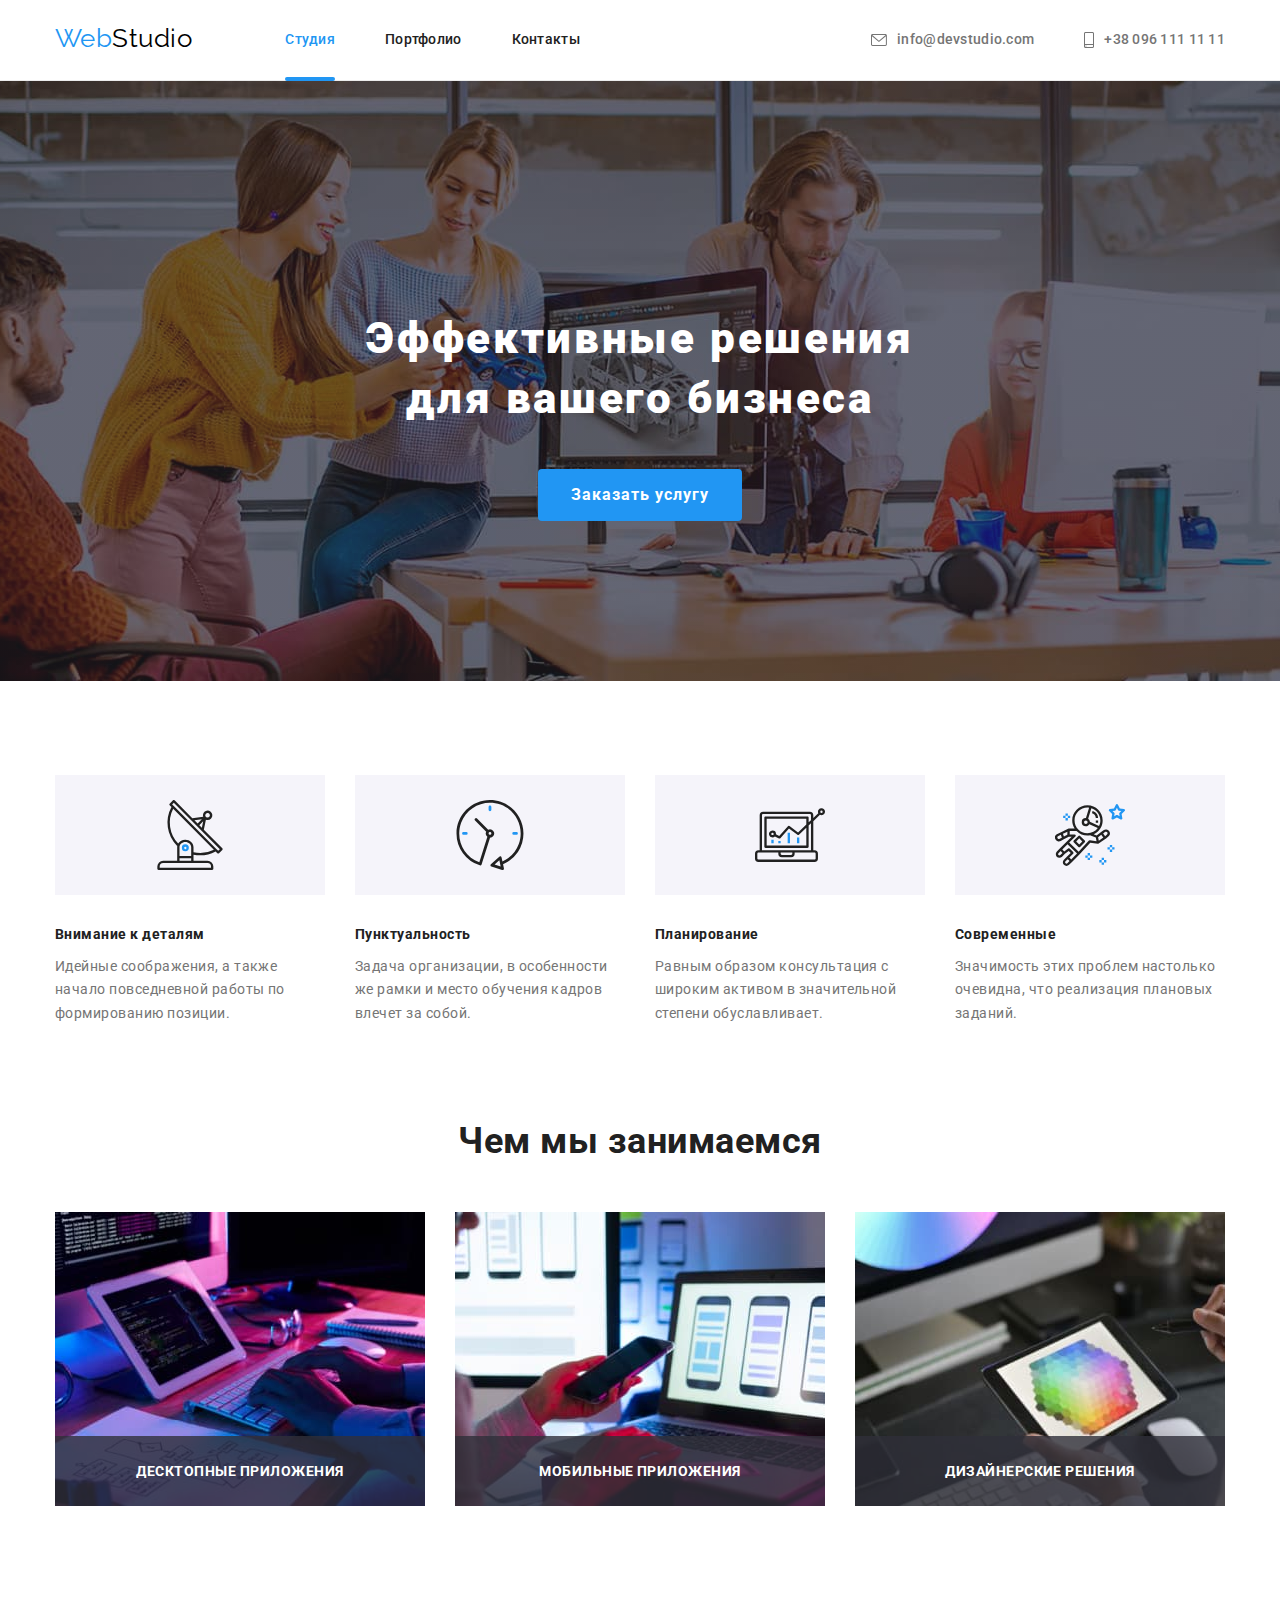
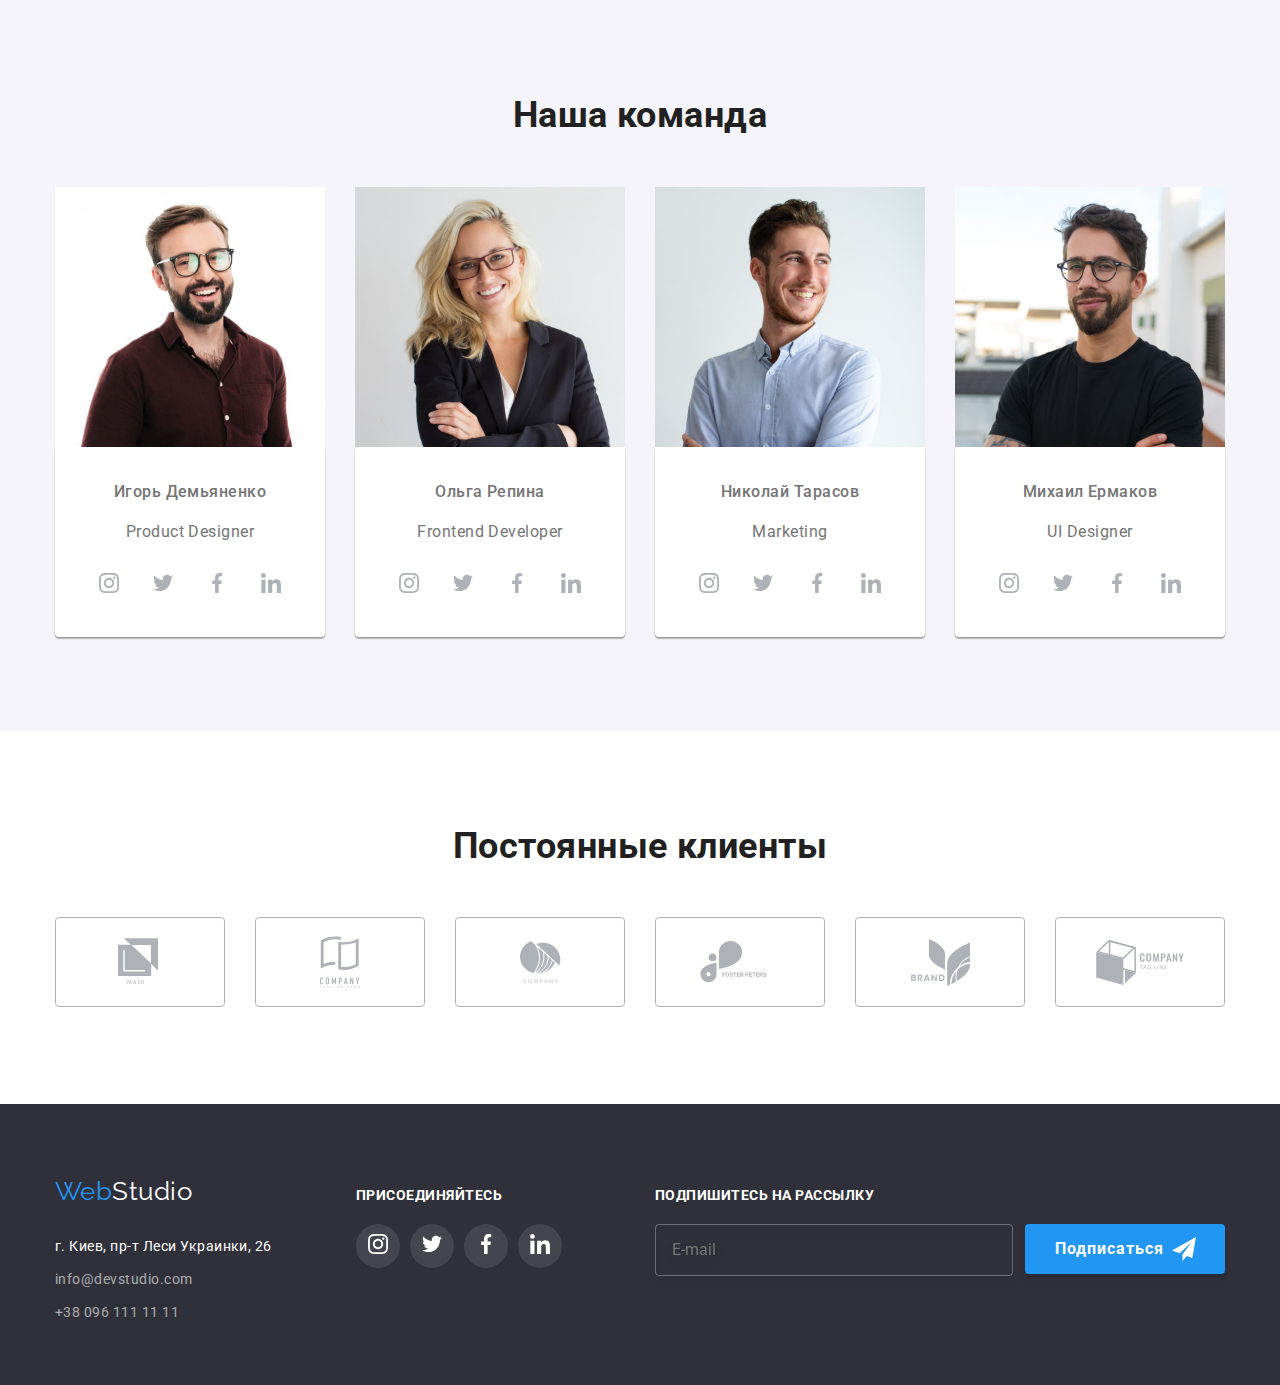
==== commit f1f06915: "BEM" ====
--- a/index.html
+++ b/index.html
@@ -51,8 +51,8 @@
     <!--герой-->
     <main>
     <section class="hero">
-        <h1 class="hero-title">Эффективные решения <br> для вашего бизнеса</h1>
-       <button data-modal-open class="button">Заказать услугу</button> 
+        <h1 class="hero__title">Эффективные решения <br> для вашего бизнеса</h1>
+       <button data-modal-open class="hero__button">Заказать услугу</button> 
     </section>
 
     
@@ -453,7 +453,7 @@
         </label>
         
           <button class="footer-form__button" type="submit">Подписаться
-            <svg class="footer-form" width="24"  height="24">
+            <svg class="footer-form__btn" width="24"  height="24">
               <use  href="./images/symbol-defs.svg#icon-send"></use>
             </svg>
           </button>
@@ -515,19 +515,19 @@
   <textarea class="signup-form__input signup-form--comment" name="comment" id="comment" cols="30" rows="10" placeholder="Введите текст"></textarea>
   </div>
 
-<div class="checkbox-wrapper">
+<div class="checkbox">
  
-  <label class="checkbox-lable">
-  <input class="checkbox" type="checkbox" name="accept-policy">
-  <svg class="chackbox-icon" width="16"  height="15">
+  <label class="checkbox__lable">
+  <input class="checkbox__input" type="checkbox" name="accept-policy">
+  <svg class="chackbox__icon" width="16"  height="15">
     <use class="check-user" href="./images/symbol-defs.svg#icon-check"></use>
   </svg>
   Соглашаюсь с рассылкой и принимаю
-    <a class="link" href="#">Условия договора</a>
+    <a class="checkbox__link" href="#">Условия договора</a>
   </label>
 </div>  
 
-  <button class="check-btn" type="submit">Отправить</button>
+  <button class="checkbox__btn" type="submit">Отправить</button>
 </form>
 
     </div>
--- a/css/main.min.css
+++ b/css/main.min.css
@@ -1,2 +1,2 @@
-/*! modern-normalize v1.0.0 | MIT License | https://github.com/sindresorhus/modern-normalize */*,::after,::before{-webkit-box-sizing:border-box;box-sizing:border-box}:root{-moz-tab-size:4;-o-tab-size:4;tab-size:4}html{line-height:1.15;-webkit-text-size-adjust:100%}body{margin:0}body{font-family:system-ui,-apple-system,'Segoe UI',Roboto,Helvetica,Arial,sans-serif,'Apple Color Emoji','Segoe UI Emoji'}hr{height:0;color:inherit}abbr[title]{-webkit-text-decoration:underline dotted;text-decoration:underline dotted}b,strong{font-weight:bolder}code,kbd,pre,samp{font-family:ui-monospace,SFMono-Regular,Consolas,'Liberation Mono',Menlo,monospace;font-size:1em}small{font-size:80%}sub,sup{font-size:75%;line-height:0;position:relative;vertical-align:baseline}sub{bottom:-.25em}sup{top:-.5em}table{text-indent:0;border-color:inherit}button,input,optgroup,select,textarea{font-family:inherit;font-size:100%;line-height:1.15;margin:0}button,select{text-transform:none}[type=button],[type=reset],[type=submit],button{-webkit-appearance:button}::-moz-focus-inner{border-style:none;padding:0}:-moz-focusring{outline:1px dotted ButtonText}:-moz-ui-invalid{box-shadow:none}legend{padding:0}progress{vertical-align:baseline}::-webkit-inner-spin-button,::-webkit-outer-spin-button{height:auto}[type=search]{-webkit-appearance:textfield;outline-offset:-2px}::-webkit-search-decoration{-webkit-appearance:none}::-webkit-file-upload-button{-webkit-appearance:button;font:inherit}summary{display:list-item}body{color:#757575;font-family:Roboto, sans-serif;letter-spacing:0.03em}ul{list-style:none}a{text-decoration:none}.visually-hidden{position:absolute;width:1px;height:1px;margin:-1px;border:0;padding:0;white-space:nowrap;-webkit-clip-path:inset(100%);clip-path:inset(100%);clip:rect(0 0 0 0);overflow:hidden}.card-set .list{margin-top:4;margin-bottom:0}img{display:block;max-width:100%;height:auto}.container{margin-left:auto;margin-right:auto;width:1200px;padding-right:15px;padding-left:15px}.logo{font-family:Raleway, sans-serif;font-size:26px;line-height:1.11;color:#000}.logo--top{padding-top:24px;padding-bottom:25px}.logo__subtext{color:#2196F3}.logo--bottom{color:#fff}.header{border-bottom:1px solid #ececec}.header__container{display:-webkit-box;display:-ms-flexbox;display:flex;-webkit-box-pack:justify;-ms-flex-pack:justify;justify-content:space-between;-webkit-box-align:center;-ms-flex-align:center;align-items:center}.header__nav{display:-webkit-box;display:-ms-flexbox;display:flex}.nav__site{-webkit-box-pack:justify;-ms-flex-pack:justify;justify-content:space-between;-webkit-box-align:center;-ms-flex-align:center;align-items:center;display:-webkit-box;display:-ms-flexbox;display:flex;margin-left:93px;margin-top:0;margin-bottom:0;padding-left:0}.nav__site .nav__item+.nav__item{margin-left:50px}.nav__link{position:relative;display:block;padding-top:32px;padding-bottom:32px;color:#212121;font-weight:500;font-size:14px;line-height:1.14;letter-spacing:0.02em;-webkit-transition:color 250ms cubic-bezier(0.4, 0, 0.2, 1);transition:color 250ms cubic-bezier(0.4, 0, 0.2, 1)}.nav__link:hover,.nav__link:focus{color:#2196F3}.nav__link::after{content:'';position:absolute;bottom:-1px;left:0;width:100%;height:4px;background-color:#2196F3;border-radius:2px;opacity:0;-webkit-transition:opacity 250ms cubic-bezier(0.4, 0, 0.2, 1);transition:opacity 250ms cubic-bezier(0.4, 0, 0.2, 1)}.nav__link:hover::after,.nav__link:focus::after{opacity:1}.nav__site__carent{color:#2196F3}.nav__site .carent::after{opacity:1}.contacts .contacts__item+.contacts__item{margin-left:50px}.contacts{margin-left:auto;display:-webkit-box;display:-ms-flexbox;display:flex;padding-left:0;margin-top:0;margin-bottom:0;font-weight:500;font-size:14px;line-height:1.14;letter-spacing:0.02em;cursor:pointer;color:#757575}.contacts__link{position:relative;display:-webkit-box;display:-ms-flexbox;display:flex;-webkit-box-align:center;-ms-flex-align:center;align-items:center;padding-top:22px;padding-bottom:22px;font-weight:500;font-size:14px;line-height:1.14;letter-spacing:0.02em;color:var(--primary-text-color);-webkit-transition:color 250ms cubic-bezier(0.4, 0, 0.2, 1);transition:color 250ms cubic-bezier(0.4, 0, 0.2, 1)}.contacts__link:hover,.contacts__link:focus{color:#2196F3}.contacts__link:hover::after,.contacts__link:focus::after{opacity:1}.contacts__icon{-webkit-box-align:center;-ms-flex-align:center;align-items:center;fill:currentColor;margin-right:10px;-webkit-transition:color 250ms cubic-bezier(0.4, 0, 0.2, 1);transition:color 250ms cubic-bezier(0.4, 0, 0.2, 1)}.contacts__icon:hover,.contacts__icon:focus{fill:#2196F3}.hero{max-width:1600px;margin-right:auto;margin-left:auto;padding-top:199px;padding-bottom:201px;margin-top:0px;margin-bottom:0px;height:600px;text-align:center;background-image:-webkit-gradient(linear, left top, right top, from(rgba(47,48,58,0.4)), to(rgba(47,48,58,0.4))),url(../images/hero.jpg);background-image:linear-gradient(to right, rgba(47,48,58,0.4), rgba(47,48,58,0.4)),url(../images/hero.jpg);background-size:cover;background-position:center;text-align:center}.hero .hero-title{margin-bottom:40px;margin-right:auto;margin-left:auto;color:#fff;font-weight:900;font-size:44px;line-height:1.36;width:696px;letter-spacing:0.06em}.section{padding-top:94px;padding-bottom:94px}.feature-list,.about-us__list{display:-webkit-box;display:-ms-flexbox;display:flex;-ms-flex-wrap:wrap;flex-wrap:wrap;margin-top:0;margin-bottom:0;padding-left:0;list-style:none}.feature-list__title{margin-top:30px;margin-bottom:10px;font-size:14px;line-height:1.4}.feature-list__items::before{display:block;content:'';width:270px;height:120px;margin-bottom:30px;background-repeat:no-repeat;background-position:center;background-color:#F5F4FA}.feature-list__items:nth-child(1)::before{background-image:url("../images/antenna.svg")}.feature-list__items:nth-child(2)::before{background-image:url("../images/clock.svg")}.feature-list__items:nth-child(3)::before{background-image:url("../images/diagram.svg")}.feature-list__items:nth-child(4)::before{background-image:url("../images/astronaut.svg")}.feature-list__items{width:270px}.feature-list__items+.feature-list__items{margin-left:30px}.about-us__pic{position:relative;width:370px}.about-us__list .about-us__pic+.about-us__pic{margin-left:30px}.about-us{padding-bottom:94px}.section__title,.feature-list__title,.section .item{color:#212121}.section__title{margin-top:0;margin-bottom:50px;font-size:36px;line-height:1.17;text-align:center}.section__title--client{padding-top:94px}.feature-list__text{margin-top:0;margin-bottom:0;font-weight:400;font-size:14px;line-height:1.71}.team__name{margin-top:0;margin-bottom:10px;font-weight:500;font-size:16px;line-height:1.9}.team__profession{padding-top:0;padding-bottom:0;margin-bottom:16px;margin-top:0;font-size:16px;line-height:1.9}.about-us__subtitle{position:absolute;width:370px;height:70px;padding:27px 0;bottom:0;margin-top:0;margin-bottom:0;font-weight:700;font-size:14px;line-height:1.17;text-transform:uppercase;text-align:center;color:#fff;background-color:rgba(47,48,58,0.8)}.section__team{padding-top:94px;padding-bottom:94px;background-color:#F5F4FA}.team__list .team__persons{-ms-flex-preferred-size:calc(100% / 4 - 30px);flex-basis:calc(100% / 4 - 30px);margin-left:30px}.team__list{margin-left:calc(-1 * $card-grid);display:-webkit-box;display:-ms-flexbox;display:flex;-ms-flex-wrap:wrap;flex-wrap:wrap;padding-left:0;margin-top:0;margin-bottom:0;text-align:center}.team__info{padding-top:30px;padding-bottom:30px;background-color:#fff;-webkit-box-shadow:0px 1px 3px rgba(0,0,0,0.12),0px 1px 1px rgba(0,0,0,0.14),0px 2px 1px rgba(0,0,0,0.2);box-shadow:0px 1px 3px rgba(0,0,0,0.12),0px 1px 1px rgba(0,0,0,0.14),0px 2px 1px rgba(0,0,0,0.2);border-radius:0px 0px 4px 4px;cursor:pointer}.social__icons{display:-webkit-box;display:-ms-flexbox;display:flex;-webkit-box-pack:center;-ms-flex-pack:center;justify-content:center;padding-left:0;color:var(--primary-text-color)}.social__icons .social__item{display:-webkit-box;display:-ms-flexbox;display:flex;-webkit-box-pack:center;-ms-flex-pack:center;justify-content:center;-webkit-box-align:center;-ms-flex-align:center;align-items:center;width:44px;height:44px;border-radius:50%;-webkit-transition:background-color 250ms cubic-bezier(0.4, 0, 0.2, 1);transition:background-color 250ms cubic-bezier(0.4, 0, 0.2, 1)}.social__icons .social__item+.social__item{margin-left:10px}.social__icons{fill:#afb1b8;-webkit-transition:color 250ms cubic-bezier(0.4, 0, 0.2, 1);transition:color 250ms cubic-bezier(0.4, 0, 0.2, 1)}.social__item:hover .social__icons{fill:#fff}.social__icons .social__item:hover,.social__icons .social__item:focus{background-color:#2196F3}.social--dark{background-color:rgba(255,255,255,0.1);fill:#fff}.social--lighter{fill:#fff}.section__client{padding-bottom:97px}.client__title{display:-webkit-box;display:-ms-flexbox;display:flex;-webkit-box-pack:justify;-ms-flex-pack:justify;justify-content:space-between;padding:0;margin:50px auto 0;color:#afb1b8}.client__link{color:#afb1b8}.client__wraper{display:-webkit-box;display:-ms-flexbox;display:flex;-webkit-box-pack:center;-ms-flex-pack:center;justify-content:center;-webkit-box-align:center;-ms-flex-align:center;align-items:center;width:170px;height:90px;border:1px solid currentColor;border-radius:4px;-webkit-transition:color 250ms cubic-bezier(0.4, 0, 0.2, 1);transition:color 250ms cubic-bezier(0.4, 0, 0.2, 1)}.client__icon{fill:currentColor}.client__wraper:hover,.client__wraper:focus{color:#2196F3}.footer{display:-webkit-box;display:-ms-flexbox;display:flex;-webkit-box-pack:center;-ms-flex-pack:center;justify-content:center;background:#2F303A}.footer .address{margin:20px 0 0}.footer .address__links{color:#fff}.address__link{color:rgba(255,255,255,0.6);-webkit-transition:color 250ms cubic-bezier(0.4, 0, 0.2, 1);transition:color 250ms cubic-bezier(0.4, 0, 0.2, 1)}.address__item:hover .address__link,.address__item:focus .address__link{color:#fff}.address{display:block;padding-left:0;margin-top:20px;width:231px;font-style:normal;font-weight:normal;font-size:14px;line-height:1.71}.address__item{display:inline-block;-ms-flex-wrap:wrap;flex-wrap:wrap;margin-top:9px}.footer__container{display:-webkit-box;display:-ms-flexbox;display:flex;-webkit-box-align:baseline;-ms-flex-align:baseline;align-items:baseline;padding-top:60px;padding-bottom:60px}.footer-social__title{display:block;font-style:normal;font-weight:700;margin-bottom:20px;padding-left:0;font-size:14px;line-height:1.14;color:#fff;text-transform:uppercase}.footer-social{display:-webkit-box;display:-ms-flexbox;display:flex;-webkit-box-pack:center;-ms-flex-pack:center;justify-content:center;-webkit-box-align:center;-ms-flex-align:center;align-items:center;padding-top:0;padding-bottom:0;width:206px;margin:12px 93px 40px 70px}.footer-form{display:-webkit-box;display:-ms-flexbox;display:flex}.form-title{font-style:normal;font-weight:700;margin-bottom:20px;padding-left:0;font-size:14px;line-height:1.14;color:#fff;text-transform:uppercase}.footer-form__email{width:358px;outline:none;margin:0;padding-top:15px;padding-bottom:15px;padding-left:16px;line-height:20px;font-family:inherit;border:1px solid rgba(255,255,255,0.3);-webkit-box-sizing:border-box;box-sizing:border-box;-webkit-filter:drop-shadow(0px 4px 4px rgba(0,0,0,0.15));filter:drop-shadow(0px 4px 4px rgba(0,0,0,0.15));border-radius:4px;background-color:transparent;color:#fff;-webkit-transition:border-color 250ms cubic-bezier(0.4, 0, 0.2, 1);transition:border-color 250ms cubic-bezier(0.4, 0, 0.2, 1)}.footer-form__email:focus,.footer-form__email:hover{border-color:#188ce8}.footer-form__button{display:-webkit-box;display:-ms-flexbox;display:flex;width:200px;height:50px;position:relative;padding-top:10px;padding-right:62px;padding-bottom:10px;padding-left:29px;font-family:inherit;margin-left:12px;font-weight:700;font-size:16px;line-height:1.87;letter-spacing:0.06em;border-radius:4px;-webkit-box-align:center;-ms-flex-align:center;align-items:center;border:1px solid transparent;color:#fff;background-color:#2196F3;-webkit-box-shadow:0px 4px 4px rgba(0,0,0,0.15);box-shadow:0px 4px 4px rgba(0,0,0,0.15);cursor:pointer;-webkit-transition:background-color 250ms cubic-bezier(0.4, 0, 0.2, 1);transition:background-color 250ms cubic-bezier(0.4, 0, 0.2, 1)}.footer-form__button:focus,.footer-form__button:hover{background-color:#188ce8}.footer-form__icon{position:absolute;top:50%;-webkit-transform:translateY(-50%);transform:translateY(-50%);right:28px;fill:#fff}.button{border-radius:4px;padding:10px 32px;border:1px solid transparent;color:#fff;background-color:#2196F3;font-family:inherit;font-weight:700;font-size:16px;line-height:1.87;letter-spacing:0.06em;-webkit-box-align:center;-ms-flex-align:center;align-items:center;cursor:pointer}.title-btn{-webkit-box-pack:center;-ms-flex-pack:center;justify-content:center;padding-top:93px;padding-bottom:34px;display:-webkit-box;display:-ms-flexbox;display:flex;padding-left:0;margin-top:0;margin-bottom:0}.title-btn .btn-btn+.btn-btn{margin-left:8px}.btn{display:inline-block;border-radius:4px;padding:6px 22px;border:1px solid transparent;color:#212121;background:#F5F4FA;font-family:inherit;font-weight:500;font-size:16px;line-height:1.62;text-align:center;-webkit-transition:background-color 250ms cubic-bezier(0.4, 0, 0.2, 1),color 250ms 250ms cubic-bezier(0.4, 0, 0.2, 1);transition:background-color 250ms cubic-bezier(0.4, 0, 0.2, 1),color 250ms 250ms cubic-bezier(0.4, 0, 0.2, 1)}.btn:hover,.btn:focus{color:#fff;background-color:#2196F3}.title-flex{margin-right:auto;margin-left:auto;padding-right:15px;padding-bottom:94px;padding-left:15px;width:1200px}.card-contents .title{margin-top:0;margin-bottom:4px;width:322px;color:#212121;font-weight:700;font-size:18px;line-height:2;letter-spacing:0.06em}.card-set{display:-webkit-box;display:-ms-flexbox;display:flex;-ms-flex-wrap:wrap;flex-wrap:wrap;padding-left:0;margin-top:calc(-1 * $card-grid);margin-bottom:0;margin-left:calc(-1 * $card-grid)}.card-set .grid{-ms-flex-preferred-size:calc(100% / 3 - $card-grid);flex-basis:calc(100% / 3 - $card-grid);margin-top:30px;margin-left:30px;-webkit-box-shadow:0px 1px 3px rgba(0,0,0,0.12),0px 1px 1px rgba(0,0,0,0.14),0px 2px 1px rgba(0,0,0,0.2);box-shadow:0px 1px 3px rgba(0,0,0,0.12),0px 1px 1px rgba(0,0,0,0.14),0px 2px 1px rgba(0,0,0,0.2);border-radius:0px 0px 4px 4px}.card-contents{padding:20px 24px}.caption .title{margin-top:20px;color:#212121;font-size:18px;line-height:2;letter-spacing:0.06em}.caption .list{margin-top:0;margin-bottom:20px;font-weight:400;font-size:16px;line-height:1.87}.card-thumb{position:relative;overflow:hidden}.card-overlay{position:absolute;top:0;left:0;width:100%;height:100%;padding:63px 24px;background-color:rgba(33,150,243,0.9);-webkit-transform:translateY(100%);transform:translateY(100%);-webkit-transition:-webkit-transform 250ms cubic-bezier(0.4, 0, 0.2, 1);transition:-webkit-transform 250ms cubic-bezier(0.4, 0, 0.2, 1);transition:transform 250ms cubic-bezier(0.4, 0, 0.2, 1);transition:transform 250ms cubic-bezier(0.4, 0, 0.2, 1), -webkit-transform 250ms cubic-bezier(0.4, 0, 0.2, 1)}.card:hover .card-overlay{-webkit-transform:translateX(0);transform:translateX(0)}.card-text{position:absolute;width:322px;height:168px;display:-webkit-box;display:-ms-flexbox;display:flex;top:50%;left:50%;-webkit-transform:translate(-50%, -50%);transform:translate(-50%, -50%);font-weight:400;font-size:18px;line-height:1.56;color:#fff;opacity:0;-webkit-transition:opacity 250ms cubic-bezier(0.4, 0, 0.2, 1);transition:opacity 250ms cubic-bezier(0.4, 0, 0.2, 1)}.card:hover .card-text,.card:focus .card-text{opacity:1}.backdrop__sign{position:fixed;top:0;left:0;width:100%;height:100%;background-color:rgba(0,0,0,0.2);opacity:1;-webkit-transition:opacity 250ms cubic-bezier(0.4, 0, 0.2, 1);transition:opacity 250ms cubic-bezier(0.4, 0, 0.2, 1)}.backdrop__sign.is-hidden{opacity:0;pointer-events:none;visibility:visible}.backdrop__sign.is-hidden .modal{-webkit-transform:translate(-50%, -50%) scale(1.3);transform:translate(-50%, -50%) scale(1.3)}.modal{position:absolute;top:50%;left:50%;padding:40px;-webkit-transform:translate(-50%, -50%) scale(1);transform:translate(-50%, -50%) scale(1);min-width:528px;max-height:100vh;background-color:#fff;-webkit-box-shadow:0px 1px 3px rgba(0,0,0,0.12),0px 1px 1px rgba(0,0,0,0.14),0px 2px 1px rgba(0,0,0,0.2);box-shadow:0px 1px 3px rgba(0,0,0,0.12),0px 1px 1px rgba(0,0,0,0.14),0px 2px 1px rgba(0,0,0,0.2);border-radius:4px}.modal__icon{position:absolute;top:8px;right:8px;padding:5px;display:-webkit-box;display:-ms-flexbox;display:flex;border:1px solid rgba(0,0,0,0.1);border-radius:50%;cursor:pointer;background-color:inherit}.modal__icon:focus,.modal__icon:hover{fill:#2196F3}.modal__title{margin-top:0;margin-bottom:12px;font-weight:700;font-size:20px;line-height:1.15;text-align:center;color:#212121}.signup-form__group{display:-webkit-box;display:-ms-flexbox;display:flex;-webkit-box-orient:vertical;-webkit-box-direction:normal;-ms-flex-direction:column;flex-direction:column;margin-bottom:10px}.signup-form__lable{display:-webkit-box;display:-ms-flexbox;display:flex;-webkit-box-orient:vertical;-webkit-box-direction:normal;-ms-flex-direction:column;flex-direction:column;margin-bottom:4px;font-family:inherit;font-size:12px;line-height:1.16;letter-spacing:0.01em;cursor:pointer}.signup-form__input{width:100%;font-family:inherit;margin:0;padding:11px 11px 11px 42px;width:448px;cursor:pointer;outline:none;border:1px solid rgba(33,33,33,0.2);-webkit-box-sizing:border-box;box-sizing:border-box;border-radius:4px;-webkit-transition:background-color 250ms cubic-bezier(0.4, 0, 0.2, 1);transition:background-color 250ms cubic-bezier(0.4, 0, 0.2, 1)}.signup-form__input:focus,.signup-form__input:hover{border-color:#2196F3}.signup-form .input-wrapper{position:relative}.signup-form__icon{position:absolute;top:50%;-webkit-transform:translateY(-50%);transform:translateY(-50%);left:12px;cursor:pointer;-webkit-transition:fill 250ms cubic-bezier(0.4, 0, 0.2, 1);transition:fill 250ms cubic-bezier(0.4, 0, 0.2, 1)}.signup-form__input:focus+.signup-form__icon,.signup-form__input:hover+.signup-form__icon{fill:#2196F3}.signup-form--comment{padding:12px 16px;margin-bottom:20px}.signup-form--comment:hover::-webkit-input-placeholder,.signup-form--comment:focus::-webkit-input-placeholder{color:#2196F3}.signup-form--comment:hover:-ms-input-placeholder,.signup-form--comment:focus:-ms-input-placeholder{color:#2196F3}.signup-form--comment:hover::-ms-input-placeholder,.signup-form--comment:focus::-ms-input-placeholder{color:#2196F3}.signup-form--comment:hover::placeholder,.signup-form--comment:focus::placeholder{color:#2196F3}.checkbox-wrapper{margin:0 11px 30px 12px}.checkbox-wrapper .checkbox-lable{display:-webkit-box;display:-ms-flexbox;display:flex;-webkit-box-align:center;-ms-flex-align:center;align-items:center;font-family:inherit;font-size:14px;line-height:1.71;cursor:pointer}.checkbox-lable .link{color:#2196F3;-webkit-text-decoration-line:underline;text-decoration-line:underline;-webkit-transition:color 250ms cubic-bezier(0.4, 0, 0.2, 1);transition:color 250ms cubic-bezier(0.4, 0, 0.2, 1)}.checkbox-lable:focus .link,.checkbox-lable:hover .link{color:#188ce8}.checkbox{appearance:none;-moz-appearance:none;-webkit-appearance:none;position:absolute}.chackbox-icon{margin-right:7px;border:2px solid #000;border-radius:3px;fill:none;cursor:pointer;-webkit-transition:background-color 250ms cubic-bezier(0.4, 0, 0.2, 1);transition:background-color 250ms cubic-bezier(0.4, 0, 0.2, 1)}.checkbox:checked+.chackbox-icon{border:none;background-color:#2196F3;fill:#fff;opacity:1}.check-btn{display:-webkit-box;display:-ms-flexbox;display:flex;min-width:200px;margin-right:auto;margin-left:auto;padding:10px 55px;font-family:inherit;font-weight:700;font-size:16px;line-height:1.87;letter-spacing:0.06em;color:#fff;background-color:#2196F3;-webkit-box-shadow:0px 4px 4px rgba(0,0,0,0.15);box-shadow:0px 4px 4px rgba(0,0,0,0.15);border:transparent;border-radius:4px;cursor:pointer;-webkit-transition:background-color 250ms cubic-bezier(0.4, 0, 0.2, 1);transition:background-color 250ms cubic-bezier(0.4, 0, 0.2, 1)}.signup-form:focus .check-btn,.signup-form:hover .check-btn{background-color:#188ce8}
+/*! modern-normalize v1.0.0 | MIT License | https://github.com/sindresorhus/modern-normalize */*,::after,::before{-webkit-box-sizing:border-box;box-sizing:border-box}:root{-moz-tab-size:4;-o-tab-size:4;tab-size:4}html{line-height:1.15;-webkit-text-size-adjust:100%}body{margin:0}body{font-family:system-ui,-apple-system,'Segoe UI',Roboto,Helvetica,Arial,sans-serif,'Apple Color Emoji','Segoe UI Emoji'}hr{height:0;color:inherit}abbr[title]{-webkit-text-decoration:underline dotted;text-decoration:underline dotted}b,strong{font-weight:bolder}code,kbd,pre,samp{font-family:ui-monospace,SFMono-Regular,Consolas,'Liberation Mono',Menlo,monospace;font-size:1em}small{font-size:80%}sub,sup{font-size:75%;line-height:0;position:relative;vertical-align:baseline}sub{bottom:-.25em}sup{top:-.5em}table{text-indent:0;border-color:inherit}button,input,optgroup,select,textarea{font-family:inherit;font-size:100%;line-height:1.15;margin:0}button,select{text-transform:none}[type=button],[type=reset],[type=submit],button{-webkit-appearance:button}::-moz-focus-inner{border-style:none;padding:0}:-moz-focusring{outline:1px dotted ButtonText}:-moz-ui-invalid{box-shadow:none}legend{padding:0}progress{vertical-align:baseline}::-webkit-inner-spin-button,::-webkit-outer-spin-button{height:auto}[type=search]{-webkit-appearance:textfield;outline-offset:-2px}::-webkit-search-decoration{-webkit-appearance:none}::-webkit-file-upload-button{-webkit-appearance:button;font:inherit}summary{display:list-item}body{color:#757575;font-family:Roboto, sans-serif;letter-spacing:0.03em}ul{list-style:none}a{text-decoration:none}.visually-hidden{position:absolute;width:1px;height:1px;margin:-1px;border:0;padding:0;white-space:nowrap;-webkit-clip-path:inset(100%);clip-path:inset(100%);clip:rect(0 0 0 0);overflow:hidden}.card-set .list{margin-top:4;margin-bottom:0}img{display:block;max-width:100%;height:auto}.container{margin-left:auto;margin-right:auto;width:1200px;padding-right:15px;padding-left:15px}.logo{font-family:Raleway, sans-serif;font-size:26px;line-height:1.11;color:#000}.logo__subtext{color:#2196F3}.logo--top{padding-top:24px;padding-bottom:25px}.logo--bottom{color:#fff}.header{border-bottom:1px solid #ececec}.header__container{display:-webkit-box;display:-ms-flexbox;display:flex;-webkit-box-pack:justify;-ms-flex-pack:justify;justify-content:space-between;-webkit-box-align:center;-ms-flex-align:center;align-items:center}.header__nav{display:-webkit-box;display:-ms-flexbox;display:flex}.nav{display:-webkit-box;display:-ms-flexbox;display:flex}.nav__site{display:-webkit-box;display:-ms-flexbox;display:flex;-webkit-box-pack:justify;-ms-flex-pack:justify;justify-content:space-between;-webkit-box-align:center;-ms-flex-align:center;align-items:center;margin-left:93px;margin-top:0;margin-bottom:0;padding-left:0}.nav__site .nav__item+.nav__item{margin-left:50px}.nav__link{position:relative;display:block;padding-top:32px;padding-bottom:32px;color:#212121;font-weight:500;font-size:14px;line-height:1.14;letter-spacing:0.02em;-webkit-transition:color 250ms cubic-bezier(0.4, 0, 0.2, 1);transition:color 250ms cubic-bezier(0.4, 0, 0.2, 1)}.nav__link:hover,.nav__link:focus{color:#2196F3}.nav__link::after{content:'';position:absolute;bottom:-1px;left:0;width:100%;height:4px;background-color:#2196F3;border-radius:2px;opacity:0;-webkit-transition:opacity 250ms cubic-bezier(0.4, 0, 0.2, 1);transition:opacity 250ms cubic-bezier(0.4, 0, 0.2, 1)}.nav__link:hover::after,.nav__link:focus::after{opacity:1}.nav__link--carent{color:#2196F3}.nav__link--carent::after{opacity:1}.contacts .contacts__item+.contacts__item{margin-left:50px}.contacts{margin-left:auto;display:-webkit-box;display:-ms-flexbox;display:flex;padding-left:0;margin-top:0;margin-bottom:0;font-weight:500;font-size:14px;line-height:1.14;letter-spacing:0.02em;cursor:pointer;color:#757575}.contacts__link{position:relative;display:-webkit-box;display:-ms-flexbox;display:flex;-webkit-box-align:center;-ms-flex-align:center;align-items:center;padding-top:22px;padding-bottom:22px;font-weight:500;font-size:14px;line-height:1.14;letter-spacing:0.02em;color:var(--primary-text-color);-webkit-transition:color 250ms cubic-bezier(0.4, 0, 0.2, 1);transition:color 250ms cubic-bezier(0.4, 0, 0.2, 1)}.contacts__link:hover,.contacts__link:focus{color:#2196F3}.contacts__link:hover::after,.contacts__link:focus::after{opacity:1}.contacts__icon{-webkit-box-align:center;-ms-flex-align:center;align-items:center;fill:currentColor;margin-right:10px;-webkit-transition:color 250ms cubic-bezier(0.4, 0, 0.2, 1);transition:color 250ms cubic-bezier(0.4, 0, 0.2, 1)}.contacts__icon:hover,.contacts__icon:focus{fill:#2196F3}.hero{max-width:1600px;margin-right:auto;margin-left:auto;padding-top:199px;padding-bottom:201px;margin-top:0px;margin-bottom:0px;height:600px;text-align:center;background-image:-webkit-gradient(linear, left top, right top, from(rgba(47,48,58,0.4)), to(rgba(47,48,58,0.4))),url(../images/hero.jpg);background-image:linear-gradient(to right, rgba(47,48,58,0.4), rgba(47,48,58,0.4)),url(../images/hero.jpg);background-size:cover;background-position:center;text-align:center}.hero__title{margin-bottom:40px;margin-right:auto;margin-left:auto;color:#fff;font-weight:900;font-size:44px;line-height:1.36;width:696px;letter-spacing:0.06em}.hero__button{border-radius:4px;padding:10px 32px;border:1px solid transparent;color:#fff;background-color:#2196F3;font-family:inherit;font-weight:700;font-size:16px;line-height:1.87;letter-spacing:0.06em;-webkit-box-align:center;-ms-flex-align:center;align-items:center;cursor:pointer}.section{padding-top:94px;padding-bottom:94px}.feature-list,.about-us__list{display:-webkit-box;display:-ms-flexbox;display:flex;-ms-flex-wrap:wrap;flex-wrap:wrap;margin-top:0;margin-bottom:0;padding-left:0;list-style:none}.feature-list__title{margin-top:30px;margin-bottom:10px;font-size:14px;line-height:1.4}.feature-list__items::before{display:block;content:'';width:270px;height:120px;margin-bottom:30px;background-repeat:no-repeat;background-position:center;background-color:#F5F4FA}.feature-list__items:nth-child(1)::before{background-image:url("../images/antenna.svg")}.feature-list__items:nth-child(2)::before{background-image:url("../images/clock.svg")}.feature-list__items:nth-child(3)::before{background-image:url("../images/diagram.svg")}.feature-list__items:nth-child(4)::before{background-image:url("../images/astronaut.svg")}.feature-list__items{width:270px}.feature-list__items+.feature-list__items{margin-left:30px}.about-us__pic{position:relative;width:370px}.about-us__list .about-us__pic+.about-us__pic{margin-left:30px}.about-us{padding-bottom:94px}.section__title,.feature-list__title,.section .item{color:#212121}.section__title{margin-top:0;margin-bottom:50px;font-size:36px;line-height:1.17;text-align:center}.section__title--client{padding-top:94px}.feature-list__text{margin-top:0;margin-bottom:0;font-weight:400;font-size:14px;line-height:1.71}.team__name{margin-top:0;margin-bottom:10px;font-weight:500;font-size:16px;line-height:1.9}.team__profession{padding-top:0;padding-bottom:0;margin-bottom:16px;margin-top:0;font-size:16px;line-height:1.9}.about-us__subtitle{position:absolute;width:370px;height:70px;padding:27px 0;bottom:0;margin-top:0;margin-bottom:0;font-weight:700;font-size:14px;line-height:1.17;text-transform:uppercase;text-align:center;color:#fff;background-color:rgba(47,48,58,0.8)}.section__team{padding-top:94px;padding-bottom:94px;background-color:#F5F4FA}.team__list .team__persons{-ms-flex-preferred-size:calc(100% / 4 - 30px);flex-basis:calc(100% / 4 - 30px);margin-left:30px}.team__list{margin-left:calc(-1 * 30px);display:-webkit-box;display:-ms-flexbox;display:flex;-ms-flex-wrap:wrap;flex-wrap:wrap;padding-left:0;margin-top:0;margin-bottom:0;text-align:center}.team__info{padding-top:30px;padding-bottom:30px;background-color:#fff;-webkit-box-shadow:0px 1px 3px rgba(0,0,0,0.12),0px 1px 1px rgba(0,0,0,0.14),0px 2px 1px rgba(0,0,0,0.2);box-shadow:0px 1px 3px rgba(0,0,0,0.12),0px 1px 1px rgba(0,0,0,0.14),0px 2px 1px rgba(0,0,0,0.2);border-radius:0px 0px 4px 4px;cursor:pointer}.social__icons{display:-webkit-box;display:-ms-flexbox;display:flex;-webkit-box-pack:center;-ms-flex-pack:center;justify-content:center;padding-left:0;color:var(--primary-text-color)}.social__icons .social__item{display:-webkit-box;display:-ms-flexbox;display:flex;-webkit-box-pack:center;-ms-flex-pack:center;justify-content:center;-webkit-box-align:center;-ms-flex-align:center;align-items:center;width:44px;height:44px;border-radius:50%;-webkit-transition:background-color 250ms cubic-bezier(0.4, 0, 0.2, 1);transition:background-color 250ms cubic-bezier(0.4, 0, 0.2, 1)}.social__icons .social__item+.social__item{margin-left:10px}.social__icon{fill:#afb1b8;-webkit-transition:color 250ms cubic-bezier(0.4, 0, 0.2, 1);transition:color 250ms cubic-bezier(0.4, 0, 0.2, 1)}.social__icon:hover{fill:#fff}.social__icons .social__item:hover,.social__icons .social__item:focus{background-color:#2196F3}.social--dark{background-color:rgba(255,255,255,0.1);fill:#fff}.social--lighter{fill:#fff}.section__client{padding-bottom:97px}.client__title{display:-webkit-box;display:-ms-flexbox;display:flex;-webkit-box-pack:justify;-ms-flex-pack:justify;justify-content:space-between;padding:0;margin:50px auto 0;color:#afb1b8}.client__link{color:#afb1b8}.client__wraper{display:-webkit-box;display:-ms-flexbox;display:flex;-webkit-box-pack:center;-ms-flex-pack:center;justify-content:center;-webkit-box-align:center;-ms-flex-align:center;align-items:center;width:170px;height:90px;border:1px solid currentColor;border-radius:4px;-webkit-transition:color 250ms cubic-bezier(0.4, 0, 0.2, 1);transition:color 250ms cubic-bezier(0.4, 0, 0.2, 1)}.client__icon{fill:currentColor}.client__wraper:hover,.client__wraper:focus{color:#2196F3}.footer{display:-webkit-box;display:-ms-flexbox;display:flex;-webkit-box-pack:center;-ms-flex-pack:center;justify-content:center;background:#2F303A}.footer .address{margin:20px 0 0}.footer .address__links{color:#fff}.address__link{color:rgba(255,255,255,0.6);-webkit-transition:color 250ms cubic-bezier(0.4, 0, 0.2, 1);transition:color 250ms cubic-bezier(0.4, 0, 0.2, 1)}.address__item:hover .address__link,.address__item:focus .address__link{color:#fff}.address{display:block;padding-left:0;margin-top:20px;width:231px;font-style:normal;font-weight:normal;font-size:14px;line-height:1.71}.address__item{display:inline-block;-ms-flex-wrap:wrap;flex-wrap:wrap;margin-top:9px}.footer__container{display:-webkit-box;display:-ms-flexbox;display:flex;-webkit-box-align:baseline;-ms-flex-align:baseline;align-items:baseline;padding-top:60px;padding-bottom:60px}.footer-social__title{display:block;font-style:normal;font-weight:700;margin-bottom:20px;padding-left:0;font-size:14px;line-height:1.14;color:#fff;text-transform:uppercase}.footer-social{display:-webkit-box;display:-ms-flexbox;display:flex;-webkit-box-pack:center;-ms-flex-pack:center;justify-content:center;-webkit-box-align:center;-ms-flex-align:center;align-items:center;padding-top:0;padding-bottom:0;width:206px;margin:12px 93px 40px 70px}.footer-form{display:-webkit-box;display:-ms-flexbox;display:flex}.form-title{font-style:normal;font-weight:700;margin-bottom:20px;padding-left:0;font-size:14px;line-height:1.14;color:#fff;text-transform:uppercase}.footer-form__email{width:358px;outline:none;margin:0;padding-top:15px;padding-bottom:15px;padding-left:16px;line-height:20px;font-family:inherit;border:1px solid rgba(255,255,255,0.3);-webkit-box-sizing:border-box;box-sizing:border-box;-webkit-filter:drop-shadow(0px 4px 4px rgba(0,0,0,0.15));filter:drop-shadow(0px 4px 4px rgba(0,0,0,0.15));border-radius:4px;background-color:transparent;color:#fff;-webkit-transition:border-color 250ms cubic-bezier(0.4, 0, 0.2, 1);transition:border-color 250ms cubic-bezier(0.4, 0, 0.2, 1)}.footer-form__email:focus,.footer-form__email:hover{border-color:#188ce8}.footer-form__button{display:-webkit-box;display:-ms-flexbox;display:flex;width:200px;height:50px;position:relative;padding-top:10px;padding-right:62px;padding-bottom:10px;padding-left:29px;font-family:inherit;margin-left:12px;font-weight:700;font-size:16px;line-height:1.87;letter-spacing:0.06em;border-radius:4px;-webkit-box-align:center;-ms-flex-align:center;align-items:center;border:1px solid transparent;color:#fff;background-color:#2196F3;-webkit-box-shadow:0px 4px 4px rgba(0,0,0,0.15);box-shadow:0px 4px 4px rgba(0,0,0,0.15);cursor:pointer;-webkit-transition:background-color 250ms cubic-bezier(0.4, 0, 0.2, 1);transition:background-color 250ms cubic-bezier(0.4, 0, 0.2, 1)}.footer-form__button:focus,.footer-form__button:hover{background-color:#188ce8}.footer-form__btn{position:absolute;top:50%;-webkit-transform:translateY(-50%);transform:translateY(-50%);right:28px;fill:#fff}.btn{display:-webkit-box;display:-ms-flexbox;display:flex;-webkit-box-pack:center;-ms-flex-pack:center;justify-content:center;padding-top:93px;padding-bottom:34px;padding-left:0;margin-top:0;margin-bottom:0}.btn .btn__item+.btn__item{margin-left:8px}.btn__title{display:inline-block;border-radius:4px;padding:6px 22px;border:1px solid transparent;color:#212121;background:#F5F4FA;font-family:inherit;font-weight:500;font-size:16px;line-height:1.62;text-align:center;-webkit-transition:background-color 250ms cubic-bezier(0.4, 0, 0.2, 1),color 250ms cubic-bezier(0.4, 0, 0.2, 1),-webkit-box-shadow 250ms cubic-bezier(0.4, 0, 0.2, 1);transition:background-color 250ms cubic-bezier(0.4, 0, 0.2, 1),color 250ms cubic-bezier(0.4, 0, 0.2, 1),-webkit-box-shadow 250ms cubic-bezier(0.4, 0, 0.2, 1);transition:background-color 250ms cubic-bezier(0.4, 0, 0.2, 1),color 250ms cubic-bezier(0.4, 0, 0.2, 1),box-shadow 250ms cubic-bezier(0.4, 0, 0.2, 1);transition:background-color 250ms cubic-bezier(0.4, 0, 0.2, 1),color 250ms cubic-bezier(0.4, 0, 0.2, 1),box-shadow 250ms cubic-bezier(0.4, 0, 0.2, 1),-webkit-box-shadow 250ms cubic-bezier(0.4, 0, 0.2, 1)}.btn__title:hover,.btn__title:focus{color:#fff;background-color:#2196F3;-webkit-box-shadow:0px 3px 1px rgba(0,0,0,0.1),0px 1px 2px rgba(0,0,0,0.08),0px 2px 2px rgba(0,0,0,0.12);box-shadow:0px 3px 1px rgba(0,0,0,0.1),0px 1px 2px rgba(0,0,0,0.08),0px 2px 2px rgba(0,0,0,0.12);outline-style:none}.title-flex{margin-right:auto;margin-left:auto;padding-right:15px;padding-bottom:94px;padding-left:15px;width:1200px}.card__grid{border:solid #EEEEEE}.card-contents__title{margin-top:0;margin-bottom:4px;width:322px;color:#212121;font-weight:700;font-size:18px;line-height:2;letter-spacing:0.06em}.card{display:-webkit-box;display:-ms-flexbox;display:flex;-ms-flex-wrap:wrap;flex-wrap:wrap;padding-left:0;margin-top:calc(-1 * 30px);margin-bottom:0;margin-left:calc(-1.5 * 30px)}.card__grid{-ms-flex-preferred-size:calc(100% / 3 - 30px);flex-basis:calc(100% / 3 - 30px);margin-top:30px;margin-left:30px;background-color:#fff;-webkit-transition:-webkit-box-shadow 250ms cubic-bezier(0.4, 0, 0.2, 1);transition:-webkit-box-shadow 250ms cubic-bezier(0.4, 0, 0.2, 1);transition:box-shadow 250ms cubic-bezier(0.4, 0, 0.2, 1);transition:box-shadow 250ms cubic-bezier(0.4, 0, 0.2, 1), -webkit-box-shadow 250ms cubic-bezier(0.4, 0, 0.2, 1)}.card__grid:hover{-webkit-box-shadow:0px 1px 3px rgba(0,0,0,0.12),0px 1px 1px rgba(0,0,0,0.14),0px 2px 1px rgba(0,0,0,0.2);box-shadow:0px 1px 3px rgba(0,0,0,0.12),0px 1px 1px rgba(0,0,0,0.14),0px 2px 1px rgba(0,0,0,0.2);border-radius:0px 0px 4px 4px}.card-contents{padding:20px 24px}.card__thumb{position:relative;overflow:hidden}.card__overlay{position:absolute;top:0;left:0;width:100%;height:100%;padding:63px 24px;background-color:rgba(33,150,243,0.9);-webkit-transform:translateY(100%);transform:translateY(100%);-webkit-transition:-webkit-transform 250ms cubic-bezier(0.4, 0, 0.2, 1);transition:-webkit-transform 250ms cubic-bezier(0.4, 0, 0.2, 1);transition:transform 250ms cubic-bezier(0.4, 0, 0.2, 1);transition:transform 250ms cubic-bezier(0.4, 0, 0.2, 1), -webkit-transform 250ms cubic-bezier(0.4, 0, 0.2, 1)}.card__set:hover .card__overlay{-webkit-transform:translateX(0);transform:translateX(0)}.card__text{position:absolute;width:322px;height:168px;display:-webkit-box;display:-ms-flexbox;display:flex;top:50%;left:50%;-webkit-transform:translate(-50%, -50%);transform:translate(-50%, -50%);font-weight:400;font-size:18px;line-height:1.56;color:#fff;opacity:0;-webkit-transition:opacity 250ms cubic-bezier(0.4, 0, 0.2, 1);transition:opacity 250ms cubic-bezier(0.4, 0, 0.2, 1)}.card__set:hover .card__text,.card__set:focus .card__text{opacity:1}.backdrop__sign{position:fixed;top:0;left:0;width:100%;height:100%;background-color:rgba(0,0,0,0.2);opacity:1;-webkit-transition:opacity 250ms cubic-bezier(0.4, 0, 0.2, 1);transition:opacity 250ms cubic-bezier(0.4, 0, 0.2, 1)}.backdrop__sign.is-hidden{opacity:0;pointer-events:none;visibility:visible}.backdrop__sign.is-hidden .modal{-webkit-transform:translate(-50%, -50%) scale(1.3);transform:translate(-50%, -50%) scale(1.3)}.modal{position:absolute;top:50%;left:50%;padding:40px;-webkit-transform:translate(-50%, -50%) scale(1);transform:translate(-50%, -50%) scale(1);min-width:528px;max-height:100vh;background-color:#fff;-webkit-box-shadow:0px 1px 3px rgba(0,0,0,0.12),0px 1px 1px rgba(0,0,0,0.14),0px 2px 1px rgba(0,0,0,0.2);box-shadow:0px 1px 3px rgba(0,0,0,0.12),0px 1px 1px rgba(0,0,0,0.14),0px 2px 1px rgba(0,0,0,0.2);border-radius:4px}.modal__icon{position:absolute;top:8px;right:8px;padding:5px;display:-webkit-box;display:-ms-flexbox;display:flex;border:1px solid rgba(0,0,0,0.1);border-radius:50%;cursor:pointer;background-color:inherit}.modal__icon:focus,.modal__icon:hover{fill:#2196F3}.modal__title{margin-top:0;margin-bottom:12px;font-weight:700;font-size:20px;line-height:1.15;text-align:center;color:#212121}.signup-form__group{display:-webkit-box;display:-ms-flexbox;display:flex;-webkit-box-orient:vertical;-webkit-box-direction:normal;-ms-flex-direction:column;flex-direction:column;margin-bottom:10px}.signup-form__lable{display:-webkit-box;display:-ms-flexbox;display:flex;-webkit-box-orient:vertical;-webkit-box-direction:normal;-ms-flex-direction:column;flex-direction:column;margin-bottom:4px;font-family:inherit;font-size:12px;line-height:1.16;letter-spacing:0.01em;cursor:pointer}.signup-form__input{width:100%;font-family:inherit;margin:0;padding:11px 11px 11px 42px;width:448px;cursor:pointer;outline:none;border:1px solid rgba(33,33,33,0.2);-webkit-box-sizing:border-box;box-sizing:border-box;border-radius:4px;-webkit-transition:background-color 250ms cubic-bezier(0.4, 0, 0.2, 1);transition:background-color 250ms cubic-bezier(0.4, 0, 0.2, 1)}.signup-form__input:focus,.signup-form__input:hover{border-color:#2196F3}.signup-form .input-wrapper{position:relative}.signup-form__icon{position:absolute;top:50%;-webkit-transform:translateY(-50%);transform:translateY(-50%);left:12px;cursor:pointer;-webkit-transition:fill 250ms cubic-bezier(0.4, 0, 0.2, 1);transition:fill 250ms cubic-bezier(0.4, 0, 0.2, 1)}.signup-form__input:focus+.signup-form__icon,.signup-form__input:hover+.signup-form__icon{fill:#2196F3}.signup-form--comment{padding:12px 16px;margin-bottom:20px}.signup-form--comment:hover::-webkit-input-placeholder,.signup-form--comment:focus::-webkit-input-placeholder{color:#2196F3}.signup-form--comment:hover:-ms-input-placeholder,.signup-form--comment:focus:-ms-input-placeholder{color:#2196F3}.signup-form--comment:hover::-ms-input-placeholder,.signup-form--comment:focus::-ms-input-placeholder{color:#2196F3}.signup-form--comment:hover::placeholder,.signup-form--comment:focus::placeholder{color:#2196F3}.checkbox{margin:0 11px 30px 12px}.checkbox__lable{display:-webkit-box;display:-ms-flexbox;display:flex;-webkit-box-align:center;-ms-flex-align:center;align-items:center;font-family:inherit;font-size:14px;line-height:1.71;cursor:pointer}.checkbox__link{color:#2196F3;-webkit-text-decoration-line:underline;text-decoration-line:underline;-webkit-transition:color 250ms cubic-bezier(0.4, 0, 0.2, 1);transition:color 250ms cubic-bezier(0.4, 0, 0.2, 1)}.checkbox__lable:focus .link,.checkbox__lable:hover .checkbox__link{color:#188ce8}.checkbox__input{appearance:none;-moz-appearance:none;-webkit-appearance:none;position:absolute}.chackbox__icon{margin-right:7px;border:2px solid #000;border-radius:3px;fill:none;cursor:pointer;-webkit-transition:background-color 250ms cubic-bezier(0.4, 0, 0.2, 1);transition:background-color 250ms cubic-bezier(0.4, 0, 0.2, 1)}.checkbox__input:checked+.chackbox__icon{border:none;background-color:#2196F3;fill:#fff;opacity:1}.checkbox__btn{display:-webkit-box;display:-ms-flexbox;display:flex;min-width:200px;margin-right:auto;margin-left:auto;padding:10px 55px;font-family:inherit;font-weight:700;font-size:16px;line-height:1.87;letter-spacing:0.06em;color:#fff;background-color:#2196F3;-webkit-box-shadow:0px 4px 4px rgba(0,0,0,0.15);box-shadow:0px 4px 4px rgba(0,0,0,0.15);border:transparent;border-radius:4px;cursor:pointer;-webkit-transition:background-color 250ms cubic-bezier(0.4, 0, 0.2, 1);transition:background-color 250ms cubic-bezier(0.4, 0, 0.2, 1)}.signup-form:focus .checkbox__btn,.signup-form:hover .checkbox__btn{background-color:#188ce8}
 /*# sourceMappingURL=main.min.css.map */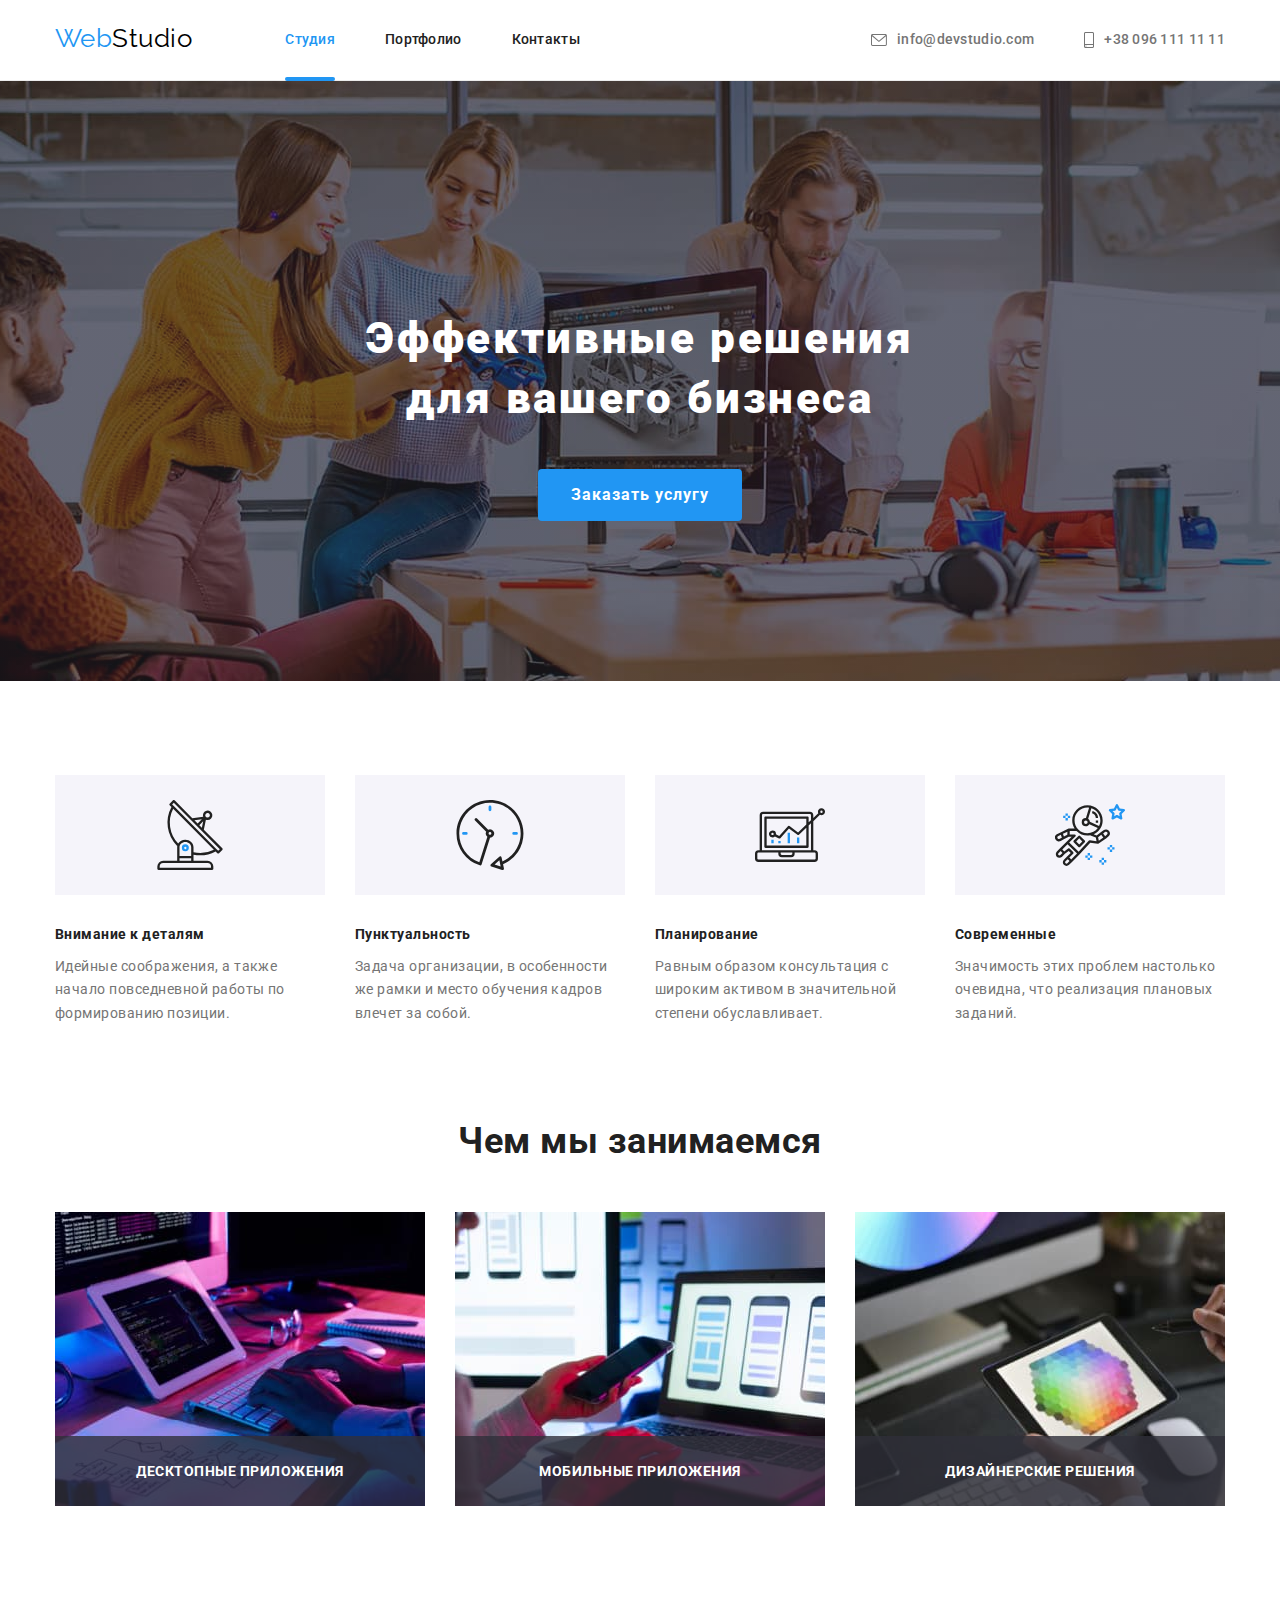
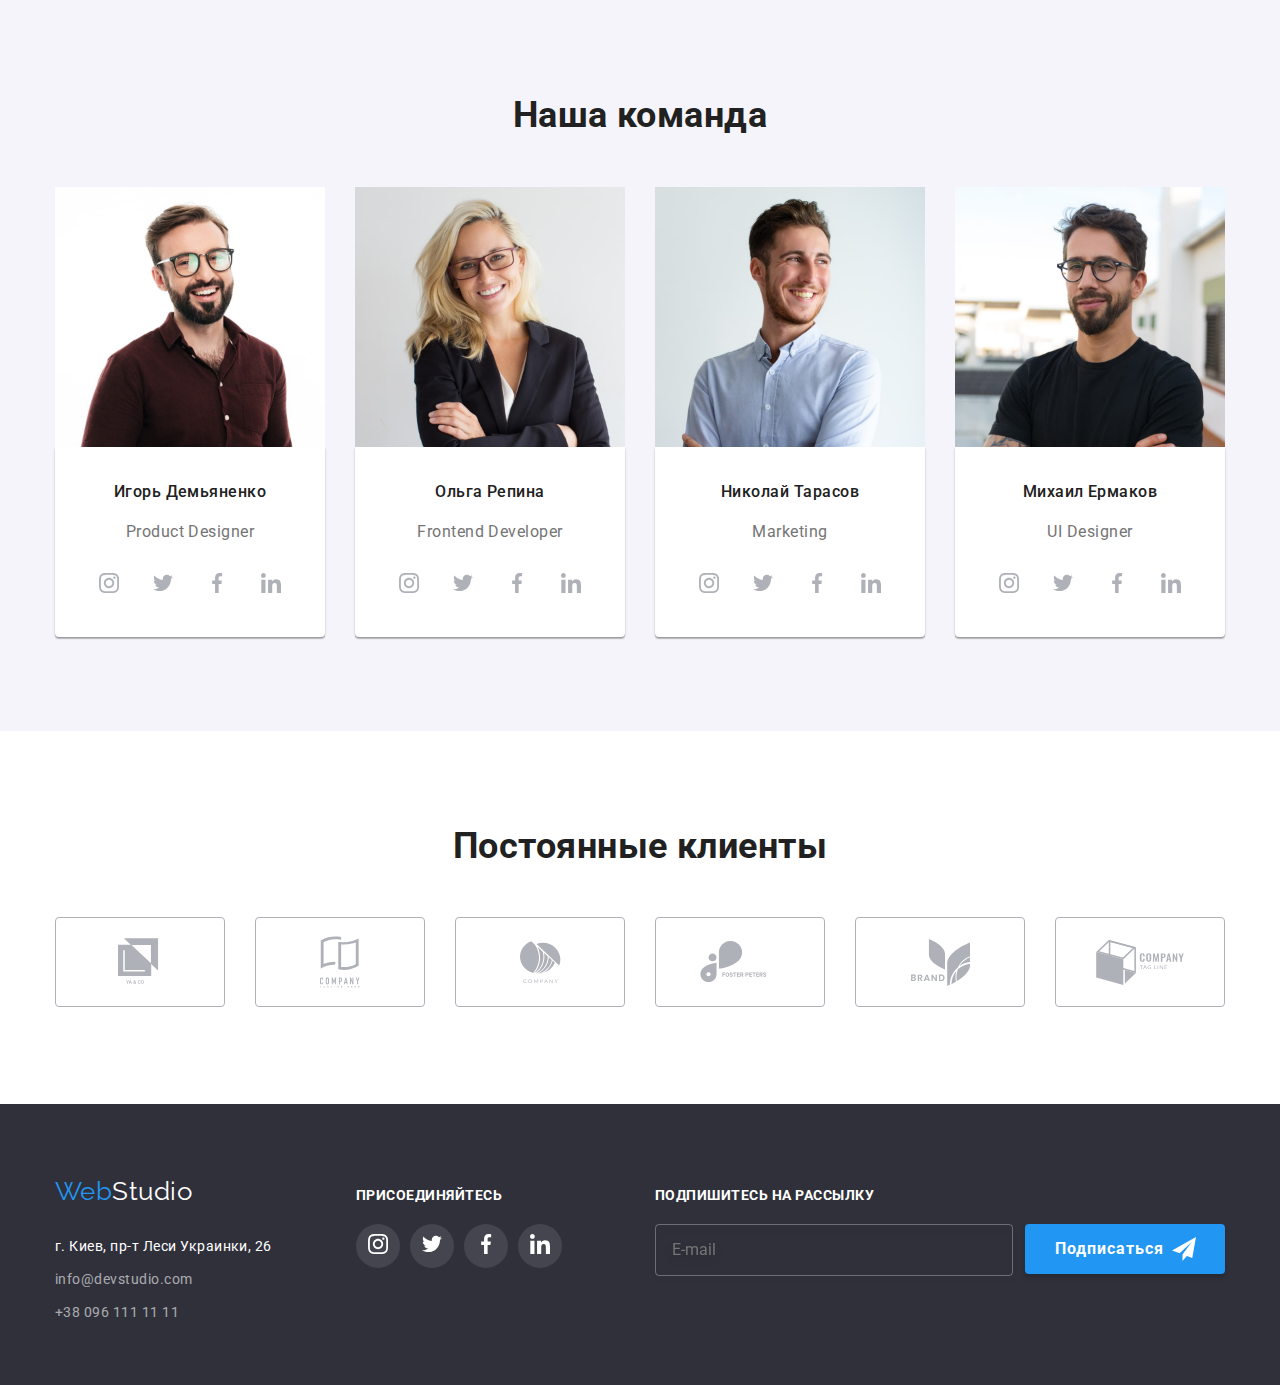
==== commit 473e192c: "scss" ====
--- a/index.html
+++ b/index.html
@@ -453,7 +453,7 @@
         </label>
         
           <button class="footer-form__button" type="submit">Подписаться
-            <svg class="footer-form__btn" width="24"  height="24">
+            <svg class="footer-form__send" width="24"  height="24">
               <use  href="./images/symbol-defs.svg#icon-send"></use>
             </svg>
           </button>
--- a/css/main.min.css
+++ b/css/main.min.css
@@ -1,2 +1,2 @@
-/*! modern-normalize v1.0.0 | MIT License | https://github.com/sindresorhus/modern-normalize */*,::after,::before{-webkit-box-sizing:border-box;box-sizing:border-box}:root{-moz-tab-size:4;-o-tab-size:4;tab-size:4}html{line-height:1.15;-webkit-text-size-adjust:100%}body{margin:0}body{font-family:system-ui,-apple-system,'Segoe UI',Roboto,Helvetica,Arial,sans-serif,'Apple Color Emoji','Segoe UI Emoji'}hr{height:0;color:inherit}abbr[title]{-webkit-text-decoration:underline dotted;text-decoration:underline dotted}b,strong{font-weight:bolder}code,kbd,pre,samp{font-family:ui-monospace,SFMono-Regular,Consolas,'Liberation Mono',Menlo,monospace;font-size:1em}small{font-size:80%}sub,sup{font-size:75%;line-height:0;position:relative;vertical-align:baseline}sub{bottom:-.25em}sup{top:-.5em}table{text-indent:0;border-color:inherit}button,input,optgroup,select,textarea{font-family:inherit;font-size:100%;line-height:1.15;margin:0}button,select{text-transform:none}[type=button],[type=reset],[type=submit],button{-webkit-appearance:button}::-moz-focus-inner{border-style:none;padding:0}:-moz-focusring{outline:1px dotted ButtonText}:-moz-ui-invalid{box-shadow:none}legend{padding:0}progress{vertical-align:baseline}::-webkit-inner-spin-button,::-webkit-outer-spin-button{height:auto}[type=search]{-webkit-appearance:textfield;outline-offset:-2px}::-webkit-search-decoration{-webkit-appearance:none}::-webkit-file-upload-button{-webkit-appearance:button;font:inherit}summary{display:list-item}body{color:#757575;font-family:Roboto, sans-serif;letter-spacing:0.03em}ul{list-style:none}a{text-decoration:none}.visually-hidden{position:absolute;width:1px;height:1px;margin:-1px;border:0;padding:0;white-space:nowrap;-webkit-clip-path:inset(100%);clip-path:inset(100%);clip:rect(0 0 0 0);overflow:hidden}.card-set .list{margin-top:4;margin-bottom:0}img{display:block;max-width:100%;height:auto}.container{margin-left:auto;margin-right:auto;width:1200px;padding-right:15px;padding-left:15px}.logo{font-family:Raleway, sans-serif;font-size:26px;line-height:1.11;color:#000}.logo__subtext{color:#2196F3}.logo--top{padding-top:24px;padding-bottom:25px}.logo--bottom{color:#fff}.header{border-bottom:1px solid #ececec}.header__container{display:-webkit-box;display:-ms-flexbox;display:flex;-webkit-box-pack:justify;-ms-flex-pack:justify;justify-content:space-between;-webkit-box-align:center;-ms-flex-align:center;align-items:center}.header__nav{display:-webkit-box;display:-ms-flexbox;display:flex}.nav{display:-webkit-box;display:-ms-flexbox;display:flex}.nav__site{display:-webkit-box;display:-ms-flexbox;display:flex;-webkit-box-pack:justify;-ms-flex-pack:justify;justify-content:space-between;-webkit-box-align:center;-ms-flex-align:center;align-items:center;margin-left:93px;margin-top:0;margin-bottom:0;padding-left:0}.nav__site .nav__item+.nav__item{margin-left:50px}.nav__link{position:relative;display:block;padding-top:32px;padding-bottom:32px;color:#212121;font-weight:500;font-size:14px;line-height:1.14;letter-spacing:0.02em;-webkit-transition:color 250ms cubic-bezier(0.4, 0, 0.2, 1);transition:color 250ms cubic-bezier(0.4, 0, 0.2, 1)}.nav__link:hover,.nav__link:focus{color:#2196F3}.nav__link::after{content:'';position:absolute;bottom:-1px;left:0;width:100%;height:4px;background-color:#2196F3;border-radius:2px;opacity:0;-webkit-transition:opacity 250ms cubic-bezier(0.4, 0, 0.2, 1);transition:opacity 250ms cubic-bezier(0.4, 0, 0.2, 1)}.nav__link:hover::after,.nav__link:focus::after{opacity:1}.nav__link--carent{color:#2196F3}.nav__link--carent::after{opacity:1}.contacts .contacts__item+.contacts__item{margin-left:50px}.contacts{margin-left:auto;display:-webkit-box;display:-ms-flexbox;display:flex;padding-left:0;margin-top:0;margin-bottom:0;font-weight:500;font-size:14px;line-height:1.14;letter-spacing:0.02em;cursor:pointer;color:#757575}.contacts__link{position:relative;display:-webkit-box;display:-ms-flexbox;display:flex;-webkit-box-align:center;-ms-flex-align:center;align-items:center;padding-top:22px;padding-bottom:22px;font-weight:500;font-size:14px;line-height:1.14;letter-spacing:0.02em;color:var(--primary-text-color);-webkit-transition:color 250ms cubic-bezier(0.4, 0, 0.2, 1);transition:color 250ms cubic-bezier(0.4, 0, 0.2, 1)}.contacts__link:hover,.contacts__link:focus{color:#2196F3}.contacts__link:hover::after,.contacts__link:focus::after{opacity:1}.contacts__icon{-webkit-box-align:center;-ms-flex-align:center;align-items:center;fill:currentColor;margin-right:10px;-webkit-transition:color 250ms cubic-bezier(0.4, 0, 0.2, 1);transition:color 250ms cubic-bezier(0.4, 0, 0.2, 1)}.contacts__icon:hover,.contacts__icon:focus{fill:#2196F3}.hero{max-width:1600px;margin-right:auto;margin-left:auto;padding-top:199px;padding-bottom:201px;margin-top:0px;margin-bottom:0px;height:600px;text-align:center;background-image:-webkit-gradient(linear, left top, right top, from(rgba(47,48,58,0.4)), to(rgba(47,48,58,0.4))),url(../images/hero.jpg);background-image:linear-gradient(to right, rgba(47,48,58,0.4), rgba(47,48,58,0.4)),url(../images/hero.jpg);background-size:cover;background-position:center;text-align:center}.hero__title{margin-bottom:40px;margin-right:auto;margin-left:auto;color:#fff;font-weight:900;font-size:44px;line-height:1.36;width:696px;letter-spacing:0.06em}.hero__button{border-radius:4px;padding:10px 32px;border:1px solid transparent;color:#fff;background-color:#2196F3;font-family:inherit;font-weight:700;font-size:16px;line-height:1.87;letter-spacing:0.06em;-webkit-box-align:center;-ms-flex-align:center;align-items:center;cursor:pointer}.section{padding-top:94px;padding-bottom:94px}.feature-list,.about-us__list{display:-webkit-box;display:-ms-flexbox;display:flex;-ms-flex-wrap:wrap;flex-wrap:wrap;margin-top:0;margin-bottom:0;padding-left:0;list-style:none}.feature-list__title{margin-top:30px;margin-bottom:10px;font-size:14px;line-height:1.4}.feature-list__items::before{display:block;content:'';width:270px;height:120px;margin-bottom:30px;background-repeat:no-repeat;background-position:center;background-color:#F5F4FA}.feature-list__items:nth-child(1)::before{background-image:url("../images/antenna.svg")}.feature-list__items:nth-child(2)::before{background-image:url("../images/clock.svg")}.feature-list__items:nth-child(3)::before{background-image:url("../images/diagram.svg")}.feature-list__items:nth-child(4)::before{background-image:url("../images/astronaut.svg")}.feature-list__items{width:270px}.feature-list__items+.feature-list__items{margin-left:30px}.about-us__pic{position:relative;width:370px}.about-us__list .about-us__pic+.about-us__pic{margin-left:30px}.about-us{padding-bottom:94px}.section__title,.feature-list__title,.section .item{color:#212121}.section__title{margin-top:0;margin-bottom:50px;font-size:36px;line-height:1.17;text-align:center}.section__title--client{padding-top:94px}.feature-list__text{margin-top:0;margin-bottom:0;font-weight:400;font-size:14px;line-height:1.71}.team__name{margin-top:0;margin-bottom:10px;font-weight:500;font-size:16px;line-height:1.9}.team__profession{padding-top:0;padding-bottom:0;margin-bottom:16px;margin-top:0;font-size:16px;line-height:1.9}.about-us__subtitle{position:absolute;width:370px;height:70px;padding:27px 0;bottom:0;margin-top:0;margin-bottom:0;font-weight:700;font-size:14px;line-height:1.17;text-transform:uppercase;text-align:center;color:#fff;background-color:rgba(47,48,58,0.8)}.section__team{padding-top:94px;padding-bottom:94px;background-color:#F5F4FA}.team__list .team__persons{-ms-flex-preferred-size:calc(100% / 4 - 30px);flex-basis:calc(100% / 4 - 30px);margin-left:30px}.team__list{margin-left:calc(-1 * 30px);display:-webkit-box;display:-ms-flexbox;display:flex;-ms-flex-wrap:wrap;flex-wrap:wrap;padding-left:0;margin-top:0;margin-bottom:0;text-align:center}.team__info{padding-top:30px;padding-bottom:30px;background-color:#fff;-webkit-box-shadow:0px 1px 3px rgba(0,0,0,0.12),0px 1px 1px rgba(0,0,0,0.14),0px 2px 1px rgba(0,0,0,0.2);box-shadow:0px 1px 3px rgba(0,0,0,0.12),0px 1px 1px rgba(0,0,0,0.14),0px 2px 1px rgba(0,0,0,0.2);border-radius:0px 0px 4px 4px;cursor:pointer}.social__icons{display:-webkit-box;display:-ms-flexbox;display:flex;-webkit-box-pack:center;-ms-flex-pack:center;justify-content:center;padding-left:0;color:var(--primary-text-color)}.social__icons .social__item{display:-webkit-box;display:-ms-flexbox;display:flex;-webkit-box-pack:center;-ms-flex-pack:center;justify-content:center;-webkit-box-align:center;-ms-flex-align:center;align-items:center;width:44px;height:44px;border-radius:50%;-webkit-transition:background-color 250ms cubic-bezier(0.4, 0, 0.2, 1);transition:background-color 250ms cubic-bezier(0.4, 0, 0.2, 1)}.social__icons .social__item+.social__item{margin-left:10px}.social__icon{fill:#afb1b8;-webkit-transition:color 250ms cubic-bezier(0.4, 0, 0.2, 1);transition:color 250ms cubic-bezier(0.4, 0, 0.2, 1)}.social__icon:hover{fill:#fff}.social__icons .social__item:hover,.social__icons .social__item:focus{background-color:#2196F3}.social--dark{background-color:rgba(255,255,255,0.1);fill:#fff}.social--lighter{fill:#fff}.section__client{padding-bottom:97px}.client__title{display:-webkit-box;display:-ms-flexbox;display:flex;-webkit-box-pack:justify;-ms-flex-pack:justify;justify-content:space-between;padding:0;margin:50px auto 0;color:#afb1b8}.client__link{color:#afb1b8}.client__wraper{display:-webkit-box;display:-ms-flexbox;display:flex;-webkit-box-pack:center;-ms-flex-pack:center;justify-content:center;-webkit-box-align:center;-ms-flex-align:center;align-items:center;width:170px;height:90px;border:1px solid currentColor;border-radius:4px;-webkit-transition:color 250ms cubic-bezier(0.4, 0, 0.2, 1);transition:color 250ms cubic-bezier(0.4, 0, 0.2, 1)}.client__icon{fill:currentColor}.client__wraper:hover,.client__wraper:focus{color:#2196F3}.footer{display:-webkit-box;display:-ms-flexbox;display:flex;-webkit-box-pack:center;-ms-flex-pack:center;justify-content:center;background:#2F303A}.footer .address{margin:20px 0 0}.footer .address__links{color:#fff}.address__link{color:rgba(255,255,255,0.6);-webkit-transition:color 250ms cubic-bezier(0.4, 0, 0.2, 1);transition:color 250ms cubic-bezier(0.4, 0, 0.2, 1)}.address__item:hover .address__link,.address__item:focus .address__link{color:#fff}.address{display:block;padding-left:0;margin-top:20px;width:231px;font-style:normal;font-weight:normal;font-size:14px;line-height:1.71}.address__item{display:inline-block;-ms-flex-wrap:wrap;flex-wrap:wrap;margin-top:9px}.footer__container{display:-webkit-box;display:-ms-flexbox;display:flex;-webkit-box-align:baseline;-ms-flex-align:baseline;align-items:baseline;padding-top:60px;padding-bottom:60px}.footer-social__title{display:block;font-style:normal;font-weight:700;margin-bottom:20px;padding-left:0;font-size:14px;line-height:1.14;color:#fff;text-transform:uppercase}.footer-social{display:-webkit-box;display:-ms-flexbox;display:flex;-webkit-box-pack:center;-ms-flex-pack:center;justify-content:center;-webkit-box-align:center;-ms-flex-align:center;align-items:center;padding-top:0;padding-bottom:0;width:206px;margin:12px 93px 40px 70px}.footer-form{display:-webkit-box;display:-ms-flexbox;display:flex}.form-title{font-style:normal;font-weight:700;margin-bottom:20px;padding-left:0;font-size:14px;line-height:1.14;color:#fff;text-transform:uppercase}.footer-form__email{width:358px;outline:none;margin:0;padding-top:15px;padding-bottom:15px;padding-left:16px;line-height:20px;font-family:inherit;border:1px solid rgba(255,255,255,0.3);-webkit-box-sizing:border-box;box-sizing:border-box;-webkit-filter:drop-shadow(0px 4px 4px rgba(0,0,0,0.15));filter:drop-shadow(0px 4px 4px rgba(0,0,0,0.15));border-radius:4px;background-color:transparent;color:#fff;-webkit-transition:border-color 250ms cubic-bezier(0.4, 0, 0.2, 1);transition:border-color 250ms cubic-bezier(0.4, 0, 0.2, 1)}.footer-form__email:focus,.footer-form__email:hover{border-color:#188ce8}.footer-form__button{display:-webkit-box;display:-ms-flexbox;display:flex;width:200px;height:50px;position:relative;padding-top:10px;padding-right:62px;padding-bottom:10px;padding-left:29px;font-family:inherit;margin-left:12px;font-weight:700;font-size:16px;line-height:1.87;letter-spacing:0.06em;border-radius:4px;-webkit-box-align:center;-ms-flex-align:center;align-items:center;border:1px solid transparent;color:#fff;background-color:#2196F3;-webkit-box-shadow:0px 4px 4px rgba(0,0,0,0.15);box-shadow:0px 4px 4px rgba(0,0,0,0.15);cursor:pointer;-webkit-transition:background-color 250ms cubic-bezier(0.4, 0, 0.2, 1);transition:background-color 250ms cubic-bezier(0.4, 0, 0.2, 1)}.footer-form__button:focus,.footer-form__button:hover{background-color:#188ce8}.footer-form__btn{position:absolute;top:50%;-webkit-transform:translateY(-50%);transform:translateY(-50%);right:28px;fill:#fff}.btn{display:-webkit-box;display:-ms-flexbox;display:flex;-webkit-box-pack:center;-ms-flex-pack:center;justify-content:center;padding-top:93px;padding-bottom:34px;padding-left:0;margin-top:0;margin-bottom:0}.btn .btn__item+.btn__item{margin-left:8px}.btn__title{display:inline-block;border-radius:4px;padding:6px 22px;border:1px solid transparent;color:#212121;background:#F5F4FA;font-family:inherit;font-weight:500;font-size:16px;line-height:1.62;text-align:center;-webkit-transition:background-color 250ms cubic-bezier(0.4, 0, 0.2, 1),color 250ms cubic-bezier(0.4, 0, 0.2, 1),-webkit-box-shadow 250ms cubic-bezier(0.4, 0, 0.2, 1);transition:background-color 250ms cubic-bezier(0.4, 0, 0.2, 1),color 250ms cubic-bezier(0.4, 0, 0.2, 1),-webkit-box-shadow 250ms cubic-bezier(0.4, 0, 0.2, 1);transition:background-color 250ms cubic-bezier(0.4, 0, 0.2, 1),color 250ms cubic-bezier(0.4, 0, 0.2, 1),box-shadow 250ms cubic-bezier(0.4, 0, 0.2, 1);transition:background-color 250ms cubic-bezier(0.4, 0, 0.2, 1),color 250ms cubic-bezier(0.4, 0, 0.2, 1),box-shadow 250ms cubic-bezier(0.4, 0, 0.2, 1),-webkit-box-shadow 250ms cubic-bezier(0.4, 0, 0.2, 1)}.btn__title:hover,.btn__title:focus{color:#fff;background-color:#2196F3;-webkit-box-shadow:0px 3px 1px rgba(0,0,0,0.1),0px 1px 2px rgba(0,0,0,0.08),0px 2px 2px rgba(0,0,0,0.12);box-shadow:0px 3px 1px rgba(0,0,0,0.1),0px 1px 2px rgba(0,0,0,0.08),0px 2px 2px rgba(0,0,0,0.12);outline-style:none}.title-flex{margin-right:auto;margin-left:auto;padding-right:15px;padding-bottom:94px;padding-left:15px;width:1200px}.card__grid{border:solid #EEEEEE}.card-contents__title{margin-top:0;margin-bottom:4px;width:322px;color:#212121;font-weight:700;font-size:18px;line-height:2;letter-spacing:0.06em}.card{display:-webkit-box;display:-ms-flexbox;display:flex;-ms-flex-wrap:wrap;flex-wrap:wrap;padding-left:0;margin-top:calc(-1 * 30px);margin-bottom:0;margin-left:calc(-1.5 * 30px)}.card__grid{-ms-flex-preferred-size:calc(100% / 3 - 30px);flex-basis:calc(100% / 3 - 30px);margin-top:30px;margin-left:30px;background-color:#fff;-webkit-transition:-webkit-box-shadow 250ms cubic-bezier(0.4, 0, 0.2, 1);transition:-webkit-box-shadow 250ms cubic-bezier(0.4, 0, 0.2, 1);transition:box-shadow 250ms cubic-bezier(0.4, 0, 0.2, 1);transition:box-shadow 250ms cubic-bezier(0.4, 0, 0.2, 1), -webkit-box-shadow 250ms cubic-bezier(0.4, 0, 0.2, 1)}.card__grid:hover{-webkit-box-shadow:0px 1px 3px rgba(0,0,0,0.12),0px 1px 1px rgba(0,0,0,0.14),0px 2px 1px rgba(0,0,0,0.2);box-shadow:0px 1px 3px rgba(0,0,0,0.12),0px 1px 1px rgba(0,0,0,0.14),0px 2px 1px rgba(0,0,0,0.2);border-radius:0px 0px 4px 4px}.card-contents{padding:20px 24px}.card__thumb{position:relative;overflow:hidden}.card__overlay{position:absolute;top:0;left:0;width:100%;height:100%;padding:63px 24px;background-color:rgba(33,150,243,0.9);-webkit-transform:translateY(100%);transform:translateY(100%);-webkit-transition:-webkit-transform 250ms cubic-bezier(0.4, 0, 0.2, 1);transition:-webkit-transform 250ms cubic-bezier(0.4, 0, 0.2, 1);transition:transform 250ms cubic-bezier(0.4, 0, 0.2, 1);transition:transform 250ms cubic-bezier(0.4, 0, 0.2, 1), -webkit-transform 250ms cubic-bezier(0.4, 0, 0.2, 1)}.card__set:hover .card__overlay{-webkit-transform:translateX(0);transform:translateX(0)}.card__text{position:absolute;width:322px;height:168px;display:-webkit-box;display:-ms-flexbox;display:flex;top:50%;left:50%;-webkit-transform:translate(-50%, -50%);transform:translate(-50%, -50%);font-weight:400;font-size:18px;line-height:1.56;color:#fff;opacity:0;-webkit-transition:opacity 250ms cubic-bezier(0.4, 0, 0.2, 1);transition:opacity 250ms cubic-bezier(0.4, 0, 0.2, 1)}.card__set:hover .card__text,.card__set:focus .card__text{opacity:1}.backdrop__sign{position:fixed;top:0;left:0;width:100%;height:100%;background-color:rgba(0,0,0,0.2);opacity:1;-webkit-transition:opacity 250ms cubic-bezier(0.4, 0, 0.2, 1);transition:opacity 250ms cubic-bezier(0.4, 0, 0.2, 1)}.backdrop__sign.is-hidden{opacity:0;pointer-events:none;visibility:visible}.backdrop__sign.is-hidden .modal{-webkit-transform:translate(-50%, -50%) scale(1.3);transform:translate(-50%, -50%) scale(1.3)}.modal{position:absolute;top:50%;left:50%;padding:40px;-webkit-transform:translate(-50%, -50%) scale(1);transform:translate(-50%, -50%) scale(1);min-width:528px;max-height:100vh;background-color:#fff;-webkit-box-shadow:0px 1px 3px rgba(0,0,0,0.12),0px 1px 1px rgba(0,0,0,0.14),0px 2px 1px rgba(0,0,0,0.2);box-shadow:0px 1px 3px rgba(0,0,0,0.12),0px 1px 1px rgba(0,0,0,0.14),0px 2px 1px rgba(0,0,0,0.2);border-radius:4px}.modal__icon{position:absolute;top:8px;right:8px;padding:5px;display:-webkit-box;display:-ms-flexbox;display:flex;border:1px solid rgba(0,0,0,0.1);border-radius:50%;cursor:pointer;background-color:inherit}.modal__icon:focus,.modal__icon:hover{fill:#2196F3}.modal__title{margin-top:0;margin-bottom:12px;font-weight:700;font-size:20px;line-height:1.15;text-align:center;color:#212121}.signup-form__group{display:-webkit-box;display:-ms-flexbox;display:flex;-webkit-box-orient:vertical;-webkit-box-direction:normal;-ms-flex-direction:column;flex-direction:column;margin-bottom:10px}.signup-form__lable{display:-webkit-box;display:-ms-flexbox;display:flex;-webkit-box-orient:vertical;-webkit-box-direction:normal;-ms-flex-direction:column;flex-direction:column;margin-bottom:4px;font-family:inherit;font-size:12px;line-height:1.16;letter-spacing:0.01em;cursor:pointer}.signup-form__input{width:100%;font-family:inherit;margin:0;padding:11px 11px 11px 42px;width:448px;cursor:pointer;outline:none;border:1px solid rgba(33,33,33,0.2);-webkit-box-sizing:border-box;box-sizing:border-box;border-radius:4px;-webkit-transition:background-color 250ms cubic-bezier(0.4, 0, 0.2, 1);transition:background-color 250ms cubic-bezier(0.4, 0, 0.2, 1)}.signup-form__input:focus,.signup-form__input:hover{border-color:#2196F3}.signup-form .input-wrapper{position:relative}.signup-form__icon{position:absolute;top:50%;-webkit-transform:translateY(-50%);transform:translateY(-50%);left:12px;cursor:pointer;-webkit-transition:fill 250ms cubic-bezier(0.4, 0, 0.2, 1);transition:fill 250ms cubic-bezier(0.4, 0, 0.2, 1)}.signup-form__input:focus+.signup-form__icon,.signup-form__input:hover+.signup-form__icon{fill:#2196F3}.signup-form--comment{padding:12px 16px;margin-bottom:20px}.signup-form--comment:hover::-webkit-input-placeholder,.signup-form--comment:focus::-webkit-input-placeholder{color:#2196F3}.signup-form--comment:hover:-ms-input-placeholder,.signup-form--comment:focus:-ms-input-placeholder{color:#2196F3}.signup-form--comment:hover::-ms-input-placeholder,.signup-form--comment:focus::-ms-input-placeholder{color:#2196F3}.signup-form--comment:hover::placeholder,.signup-form--comment:focus::placeholder{color:#2196F3}.checkbox{margin:0 11px 30px 12px}.checkbox__lable{display:-webkit-box;display:-ms-flexbox;display:flex;-webkit-box-align:center;-ms-flex-align:center;align-items:center;font-family:inherit;font-size:14px;line-height:1.71;cursor:pointer}.checkbox__link{color:#2196F3;-webkit-text-decoration-line:underline;text-decoration-line:underline;-webkit-transition:color 250ms cubic-bezier(0.4, 0, 0.2, 1);transition:color 250ms cubic-bezier(0.4, 0, 0.2, 1)}.checkbox__lable:focus .link,.checkbox__lable:hover .checkbox__link{color:#188ce8}.checkbox__input{appearance:none;-moz-appearance:none;-webkit-appearance:none;position:absolute}.chackbox__icon{margin-right:7px;border:2px solid #000;border-radius:3px;fill:none;cursor:pointer;-webkit-transition:background-color 250ms cubic-bezier(0.4, 0, 0.2, 1);transition:background-color 250ms cubic-bezier(0.4, 0, 0.2, 1)}.checkbox__input:checked+.chackbox__icon{border:none;background-color:#2196F3;fill:#fff;opacity:1}.checkbox__btn{display:-webkit-box;display:-ms-flexbox;display:flex;min-width:200px;margin-right:auto;margin-left:auto;padding:10px 55px;font-family:inherit;font-weight:700;font-size:16px;line-height:1.87;letter-spacing:0.06em;color:#fff;background-color:#2196F3;-webkit-box-shadow:0px 4px 4px rgba(0,0,0,0.15);box-shadow:0px 4px 4px rgba(0,0,0,0.15);border:transparent;border-radius:4px;cursor:pointer;-webkit-transition:background-color 250ms cubic-bezier(0.4, 0, 0.2, 1);transition:background-color 250ms cubic-bezier(0.4, 0, 0.2, 1)}.signup-form:focus .checkbox__btn,.signup-form:hover .checkbox__btn{background-color:#188ce8}
+/*! modern-normalize v1.0.0 | MIT License | https://github.com/sindresorhus/modern-normalize */*,::after,::before{-webkit-box-sizing:border-box;box-sizing:border-box}:root{-moz-tab-size:4;-o-tab-size:4;tab-size:4}html{line-height:1.15;-webkit-text-size-adjust:100%}body{margin:0}body{font-family:system-ui,-apple-system,'Segoe UI',Roboto,Helvetica,Arial,sans-serif,'Apple Color Emoji','Segoe UI Emoji'}hr{height:0;color:inherit}abbr[title]{-webkit-text-decoration:underline dotted;text-decoration:underline dotted}b,strong{font-weight:bolder}code,kbd,pre,samp{font-family:ui-monospace,SFMono-Regular,Consolas,'Liberation Mono',Menlo,monospace;font-size:1em}small{font-size:80%}sub,sup{font-size:75%;line-height:0;position:relative;vertical-align:baseline}sub{bottom:-.25em}sup{top:-.5em}table{text-indent:0;border-color:inherit}button,input,optgroup,select,textarea{font-family:inherit;font-size:100%;line-height:1.15;margin:0}button,select{text-transform:none}[type=button],[type=reset],[type=submit],button{-webkit-appearance:button}::-moz-focus-inner{border-style:none;padding:0}:-moz-focusring{outline:1px dotted ButtonText}:-moz-ui-invalid{box-shadow:none}legend{padding:0}progress{vertical-align:baseline}::-webkit-inner-spin-button,::-webkit-outer-spin-button{height:auto}[type=search]{-webkit-appearance:textfield;outline-offset:-2px}::-webkit-search-decoration{-webkit-appearance:none}::-webkit-file-upload-button{-webkit-appearance:button;font:inherit}summary{display:list-item}body{color:#757575;font-family:Roboto, sans-serif;letter-spacing:0.03em}ul{list-style:none}a{text-decoration:none}.visually-hidden{position:absolute;width:1px;height:1px;margin:-1px;border:0;padding:0;white-space:nowrap;-webkit-clip-path:inset(100%);clip-path:inset(100%);clip:rect(0 0 0 0);overflow:hidden}img{display:block;max-width:100%;height:auto}.container{margin-left:auto;margin-right:auto;width:1200px;padding-right:15px;padding-left:15px}.logo{font-family:Raleway, sans-serif;font-size:26px;line-height:1.11;color:#000}.logo__subtext{color:#2196F3}.logo--top{padding-top:24px;padding-bottom:25px}.logo--bottom{color:#fff}.header{border-bottom:1px solid #ececec}.header__container{display:-webkit-box;display:-ms-flexbox;display:flex;-webkit-box-pack:justify;-ms-flex-pack:justify;justify-content:space-between;-webkit-box-align:center;-ms-flex-align:center;align-items:center}.header__nav{display:-webkit-box;display:-ms-flexbox;display:flex}.nav{display:-webkit-box;display:-ms-flexbox;display:flex}.nav__site{display:-webkit-box;display:-ms-flexbox;display:flex;-webkit-box-pack:justify;-ms-flex-pack:justify;justify-content:space-between;-webkit-box-align:center;-ms-flex-align:center;align-items:center;margin-left:93px;margin-top:0;margin-bottom:0;padding-left:0}.nav__site .nav__item+.nav__item{margin-left:50px}.nav__link{position:relative;display:block;padding-top:32px;padding-bottom:32px;color:#212121;font-weight:500;font-size:14px;line-height:1.14;letter-spacing:0.02em;-webkit-transition:color 250ms cubic-bezier(0.4, 0, 0.2, 1);transition:color 250ms cubic-bezier(0.4, 0, 0.2, 1)}.nav__link:hover,.nav__link:focus{color:#2196F3}.nav__link::after{content:'';position:absolute;bottom:-1px;left:0;width:100%;height:4px;background-color:#2196F3;border-radius:2px;opacity:0;-webkit-transition:opacity 250ms cubic-bezier(0.4, 0, 0.2, 1);transition:opacity 250ms cubic-bezier(0.4, 0, 0.2, 1)}.nav__link:hover::after,.nav__link:focus::after{opacity:1}.nav__link--carent{color:#2196F3}.nav__link--carent::after{opacity:1}.contacts .contacts__item+.contacts__item{margin-left:50px}.contacts{margin-left:auto;display:-webkit-box;display:-ms-flexbox;display:flex;padding-left:0;margin-top:0;margin-bottom:0;font-weight:500;font-size:14px;line-height:1.14;letter-spacing:0.02em;cursor:pointer;color:#757575}.contacts__link{position:relative;display:-webkit-box;display:-ms-flexbox;display:flex;-webkit-box-align:center;-ms-flex-align:center;align-items:center;padding-top:22px;padding-bottom:22px;font-weight:500;font-size:14px;line-height:1.14;letter-spacing:0.02em;color:var(--primary-text-color);-webkit-transition:color 250ms cubic-bezier(0.4, 0, 0.2, 1);transition:color 250ms cubic-bezier(0.4, 0, 0.2, 1)}.contacts__link:hover,.contacts__link:focus{color:#2196F3}.contacts__link:hover::after,.contacts__link:focus::after{opacity:1}.contacts__icon{-webkit-box-align:center;-ms-flex-align:center;align-items:center;fill:currentColor;margin-right:10px;-webkit-transition:color 250ms cubic-bezier(0.4, 0, 0.2, 1);transition:color 250ms cubic-bezier(0.4, 0, 0.2, 1)}.contacts__icon:hover,.contacts__icon:focus{fill:#2196F3}.hero{max-width:1600px;margin-right:auto;margin-left:auto;padding-top:199px;padding-bottom:201px;margin-top:0px;margin-bottom:0px;height:600px;text-align:center;background-image:-webkit-gradient(linear, left top, right top, from(rgba(47,48,58,0.4)), to(rgba(47,48,58,0.4))),url(../images/hero.jpg);background-image:linear-gradient(to right, rgba(47,48,58,0.4), rgba(47,48,58,0.4)),url(../images/hero.jpg);background-size:cover;background-position:center;text-align:center}.hero__title{margin-bottom:40px;margin-right:auto;margin-left:auto;color:#fff;font-weight:900;font-size:44px;line-height:1.36;width:696px;letter-spacing:0.06em}.hero__button{border-radius:4px;padding:10px 32px;border:1px solid transparent;color:#fff;background-color:#2196F3;font-family:inherit;font-weight:700;font-size:16px;line-height:1.87;letter-spacing:0.06em;-webkit-box-align:center;-ms-flex-align:center;align-items:center;cursor:pointer}.feature-list{display:-webkit-box;display:-ms-flexbox;display:flex;-ms-flex-wrap:wrap;flex-wrap:wrap;margin-top:0;margin-bottom:0;padding-left:0;list-style:none}.feature-list__title{margin-top:30px;margin-bottom:10px;font-size:14px;line-height:1.4;color:#212121}.feature-list__text{margin-top:0;margin-bottom:0;font-weight:400;font-size:14px;line-height:1.71}.feature-list__items{width:270px}.feature-list__items::before{display:block;content:'';width:270px;height:120px;margin-bottom:30px;background-repeat:no-repeat;background-position:center;background-color:#F5F4FA}.feature-list__items:nth-child(1)::before{background-image:url("../images/antenna.svg")}.feature-list__items:nth-child(2)::before{background-image:url("../images/clock.svg")}.feature-list__items:nth-child(3)::before{background-image:url("../images/diagram.svg")}.feature-list__items:nth-child(4)::before{background-image:url("../images/astronaut.svg")}.feature-list__items+.feature-list__items{margin-left:30px}.about-us{padding-bottom:94px}.about-us__list{display:-webkit-box;display:-ms-flexbox;display:flex;-ms-flex-wrap:wrap;flex-wrap:wrap;margin-top:0;margin-bottom:0;padding-left:0;list-style:none}.about-us__pic{position:relative;width:370px}.about-us__list .about-us__pic+.about-us__pic{margin-left:30px}.about-us__subtitle{position:absolute;width:370px;height:70px;padding:27px 0;bottom:0;margin-top:0;margin-bottom:0;font-weight:700;font-size:14px;line-height:1.17;text-transform:uppercase;text-align:center;color:#fff;background-color:rgba(47,48,58,0.8)}.section{padding-top:94px;padding-bottom:94px}.section__title{margin-top:0;margin-bottom:50px;font-size:36px;line-height:1.17;text-align:center;color:#212121}.section__title--client{padding-top:94px}.team__name{margin-top:0;margin-bottom:10px;font-weight:500;font-size:16px;line-height:1.9;color:#212121}.team__profession{padding-top:0;padding-bottom:0;margin-bottom:16px;margin-top:0;font-size:16px;line-height:1.9}.section__team{padding-top:94px;padding-bottom:94px;background-color:#F5F4FA}.team__list .team__persons{-ms-flex-preferred-size:calc(100% / 4 - 30px);flex-basis:calc(100% / 4 - 30px);margin-left:30px}.team__list{margin-left:calc(-1 * 30px);display:-webkit-box;display:-ms-flexbox;display:flex;-ms-flex-wrap:wrap;flex-wrap:wrap;padding-left:0;margin-top:0;margin-bottom:0;text-align:center}.team__info{padding-top:30px;padding-bottom:30px;background-color:#fff;-webkit-box-shadow:0px 1px 3px rgba(0,0,0,0.12),0px 1px 1px rgba(0,0,0,0.14),0px 2px 1px rgba(0,0,0,0.2);box-shadow:0px 1px 3px rgba(0,0,0,0.12),0px 1px 1px rgba(0,0,0,0.14),0px 2px 1px rgba(0,0,0,0.2);border-radius:0px 0px 4px 4px;cursor:pointer}.social__icons{display:-webkit-box;display:-ms-flexbox;display:flex;-webkit-box-pack:center;-ms-flex-pack:center;justify-content:center;padding-left:0;color:var(--primary-text-color)}.social__item{display:-webkit-box;display:-ms-flexbox;display:flex;-webkit-box-pack:center;-ms-flex-pack:center;justify-content:center;-webkit-box-align:center;-ms-flex-align:center;align-items:center;width:44px;height:44px;border-radius:50%;-webkit-transition:background-color 250ms cubic-bezier(0.4, 0, 0.2, 1),fill 250ms cubic-bezier(0.4, 0, 0.2, 1);transition:background-color 250ms cubic-bezier(0.4, 0, 0.2, 1),fill 250ms cubic-bezier(0.4, 0, 0.2, 1)}.social__item:hover,.social__item:focus{background-color:#2196F3}.social__item:hover:focus .social__icon,.social__item:hover:hover .social__icon,.social__item:focus:focus .social__icon,.social__item:focus:hover .social__icon{fill:#fff}.social__icons .social__item+.social__item{margin-left:10px}.social__icon{fill:#afb1b8;-webkit-transition:fill 250ms cubic-bezier(0.4, 0, 0.2, 1);transition:fill 250ms cubic-bezier(0.4, 0, 0.2, 1)}.social--dark{background-color:rgba(255,255,255,0.1)}.social--lighter{fill:#fff}.section__client{padding-bottom:97px}.client__title{display:-webkit-box;display:-ms-flexbox;display:flex;-webkit-box-pack:justify;-ms-flex-pack:justify;justify-content:space-between;padding:0;margin:50px auto 0;color:#afb1b8}.client__link{color:#afb1b8}.client__wraper{display:-webkit-box;display:-ms-flexbox;display:flex;-webkit-box-pack:center;-ms-flex-pack:center;justify-content:center;-webkit-box-align:center;-ms-flex-align:center;align-items:center;width:170px;height:90px;border:1px solid currentColor;border-radius:4px;-webkit-transition:color 250ms cubic-bezier(0.4, 0, 0.2, 1);transition:color 250ms cubic-bezier(0.4, 0, 0.2, 1)}.client__wraper:hover,.client__wraper:focus{color:#2196F3}.client__icon{fill:currentColor}.footer{display:-webkit-box;display:-ms-flexbox;display:flex;-webkit-box-pack:center;-ms-flex-pack:center;justify-content:center;background:#2F303A}.footer__container{display:-webkit-box;display:-ms-flexbox;display:flex;-webkit-box-align:baseline;-ms-flex-align:baseline;align-items:baseline;padding-top:60px;padding-bottom:60px}.address{display:block;padding-left:0;margin:20px 0 0;width:231px;font-style:normal;font-weight:normal;font-size:14px;line-height:1.71}.address__item{display:inline-block;-ms-flex-wrap:wrap;flex-wrap:wrap;margin-top:9px;-webkit-transition:color 250ms cubic-bezier(0.4, 0, 0.2, 1);transition:color 250ms cubic-bezier(0.4, 0, 0.2, 1)}.address__item:hover .address__link,.address__item:focus .address__link{color:#fff}.address__links{color:#fff}.address__link{color:rgba(255,255,255,0.6);-webkit-transition:color 250ms cubic-bezier(0.4, 0, 0.2, 1);transition:color 250ms cubic-bezier(0.4, 0, 0.2, 1)}.footer-social__title{display:block;font-style:normal;font-weight:700;margin-bottom:20px;padding-left:0;font-size:14px;line-height:1.14;color:#fff;text-transform:uppercase}.footer-social{display:-webkit-box;display:-ms-flexbox;display:flex;-webkit-box-pack:center;-ms-flex-pack:center;justify-content:center;-webkit-box-align:center;-ms-flex-align:center;align-items:center;padding-top:0;padding-bottom:0;width:206px;margin:12px 93px 40px 70px}.footer-form{display:-webkit-box;display:-ms-flexbox;display:flex}.form-title{font-style:normal;font-weight:700;margin-bottom:20px;padding-left:0;font-size:14px;line-height:1.14;color:#fff;text-transform:uppercase}.footer-form__email{width:358px;outline:none;margin:0;padding-top:15px;padding-bottom:15px;padding-left:16px;line-height:20px;font-family:inherit;border:1px solid rgba(255,255,255,0.3);-webkit-box-sizing:border-box;box-sizing:border-box;-webkit-filter:drop-shadow(0px 4px 4px rgba(0,0,0,0.15));filter:drop-shadow(0px 4px 4px rgba(0,0,0,0.15));border-radius:4px;background-color:transparent;color:#fff;-webkit-transition:border-color 250ms cubic-bezier(0.4, 0, 0.2, 1);transition:border-color 250ms cubic-bezier(0.4, 0, 0.2, 1)}.footer-form__email:focus,.footer-form__email:hover{border-color:#188ce8}.footer-form__button{display:-webkit-box;display:-ms-flexbox;display:flex;width:200px;height:50px;position:relative;padding-top:10px;padding-right:62px;padding-bottom:10px;padding-left:29px;font-family:inherit;margin-left:12px;font-weight:700;font-size:16px;line-height:1.87;letter-spacing:0.06em;border-radius:4px;-webkit-box-align:center;-ms-flex-align:center;align-items:center;border:1px solid transparent;color:#fff;background-color:#2196F3;-webkit-box-shadow:0px 4px 4px rgba(0,0,0,0.15);box-shadow:0px 4px 4px rgba(0,0,0,0.15);cursor:pointer;-webkit-transition:background-color 250ms cubic-bezier(0.4, 0, 0.2, 1);transition:background-color 250ms cubic-bezier(0.4, 0, 0.2, 1)}.footer-form__button:focus,.footer-form__button:hover{background-color:#188ce8}.footer-form__send{position:absolute;top:50%;-webkit-transform:translateY(-50%);transform:translateY(-50%);right:28px;fill:#fff}.btn{display:-webkit-box;display:-ms-flexbox;display:flex;-webkit-box-pack:center;-ms-flex-pack:center;justify-content:center;padding-top:93px;padding-bottom:34px;padding-left:0;margin-top:0;margin-bottom:0}.btn .btn__item+.btn__item{margin-left:8px}.btn__title{display:inline-block;border-radius:4px;padding:6px 22px;border:1px solid transparent;color:#212121;background:#F5F4FA;font-family:inherit;font-weight:500;font-size:16px;line-height:1.62;text-align:center;-webkit-transition:background-color 250ms cubic-bezier(0.4, 0, 0.2, 1),color 250ms cubic-bezier(0.4, 0, 0.2, 1),-webkit-box-shadow 250ms cubic-bezier(0.4, 0, 0.2, 1);transition:background-color 250ms cubic-bezier(0.4, 0, 0.2, 1),color 250ms cubic-bezier(0.4, 0, 0.2, 1),-webkit-box-shadow 250ms cubic-bezier(0.4, 0, 0.2, 1);transition:background-color 250ms cubic-bezier(0.4, 0, 0.2, 1),color 250ms cubic-bezier(0.4, 0, 0.2, 1),box-shadow 250ms cubic-bezier(0.4, 0, 0.2, 1);transition:background-color 250ms cubic-bezier(0.4, 0, 0.2, 1),color 250ms cubic-bezier(0.4, 0, 0.2, 1),box-shadow 250ms cubic-bezier(0.4, 0, 0.2, 1),-webkit-box-shadow 250ms cubic-bezier(0.4, 0, 0.2, 1)}.btn__title:hover,.btn__title:focus{color:#fff;background-color:#2196F3;-webkit-box-shadow:0px 3px 1px rgba(0,0,0,0.1),0px 1px 2px rgba(0,0,0,0.08),0px 2px 2px rgba(0,0,0,0.12);box-shadow:0px 3px 1px rgba(0,0,0,0.1),0px 1px 2px rgba(0,0,0,0.08),0px 2px 2px rgba(0,0,0,0.12)}.title-flex{margin-right:auto;margin-left:auto;padding-right:15px;padding-bottom:94px;padding-left:15px;width:1200px}.card-contents{padding:20px 24px}.card-contents__title{margin-top:0;margin-bottom:4px;width:322px;color:#212121;font-weight:700;font-size:18px;line-height:2;letter-spacing:0.06em}.card-contents__text{margin-top:4;margin-bottom:0}.card{display:-webkit-box;display:-ms-flexbox;display:flex;-ms-flex-wrap:wrap;flex-wrap:wrap;padding-left:0;margin-top:calc(-1 * 30px);margin-bottom:0;margin-left:calc(-1.5 * 30px)}.card__grid{-ms-flex-preferred-size:calc(100% / 3 - 30px);flex-basis:calc(100% / 3 - 30px);margin-top:30px;margin-left:30px;background-color:#fff;border:1px solid #EEEEEE;-webkit-transition:border-radius 250ms cubic-bezier(0.4, 0, 0.2, 1),-webkit-box-shadow 250ms cubic-bezier(0.4, 0, 0.2, 1);transition:border-radius 250ms cubic-bezier(0.4, 0, 0.2, 1),-webkit-box-shadow 250ms cubic-bezier(0.4, 0, 0.2, 1);transition:box-shadow 250ms cubic-bezier(0.4, 0, 0.2, 1),border-radius 250ms cubic-bezier(0.4, 0, 0.2, 1);transition:box-shadow 250ms cubic-bezier(0.4, 0, 0.2, 1),border-radius 250ms cubic-bezier(0.4, 0, 0.2, 1),-webkit-box-shadow 250ms cubic-bezier(0.4, 0, 0.2, 1)}.card__grid:hover{-webkit-box-shadow:0px 1px 3px rgba(0,0,0,0.12),0px 1px 1px rgba(0,0,0,0.14),0px 2px 1px rgba(0,0,0,0.2);box-shadow:0px 1px 3px rgba(0,0,0,0.12),0px 1px 1px rgba(0,0,0,0.14),0px 2px 1px rgba(0,0,0,0.2);border-radius:0px 0px 4px 4px}.card__thumb{position:relative;overflow:hidden}.card__overlay{position:absolute;top:0;left:0;width:100%;height:100%;padding:63px 24px;background-color:rgba(33,150,243,0.9);-webkit-transform:translateY(100%);transform:translateY(100%);-webkit-transition:-webkit-transform 250ms cubic-bezier(0.4, 0, 0.2, 1);transition:-webkit-transform 250ms cubic-bezier(0.4, 0, 0.2, 1);transition:transform 250ms cubic-bezier(0.4, 0, 0.2, 1);transition:transform 250ms cubic-bezier(0.4, 0, 0.2, 1), -webkit-transform 250ms cubic-bezier(0.4, 0, 0.2, 1)}.card__set:hover .card__overlay{-webkit-transform:translateX(0);transform:translateX(0)}.card__text{position:absolute;width:322px;height:168px;display:-webkit-box;display:-ms-flexbox;display:flex;top:50%;left:50%;-webkit-transform:translate(-50%, -50%);transform:translate(-50%, -50%);font-weight:400;font-size:18px;line-height:1.56;color:#fff;opacity:0;-webkit-transition:opacity 250ms cubic-bezier(0.4, 0, 0.2, 1);transition:opacity 250ms cubic-bezier(0.4, 0, 0.2, 1)}.card__set:hover .card__text,.card__set:focus .card__text{opacity:1}.backdrop__sign{position:fixed;top:0;left:0;width:100%;height:100%;background-color:rgba(0,0,0,0.2);opacity:1;-webkit-transition:opacity 250ms cubic-bezier(0.4, 0, 0.2, 1);transition:opacity 250ms cubic-bezier(0.4, 0, 0.2, 1)}.backdrop__sign.is-hidden{opacity:0;pointer-events:none;visibility:visible}.backdrop__sign.is-hidden .modal{-webkit-transform:translate(-50%, -50%) scale(1.3);transform:translate(-50%, -50%) scale(1.3)}.modal{position:absolute;top:50%;left:50%;padding:40px;-webkit-transform:translate(-50%, -50%) scale(1);transform:translate(-50%, -50%) scale(1);min-width:528px;max-height:100vh;background-color:#fff;-webkit-box-shadow:0px 1px 3px rgba(0,0,0,0.12),0px 1px 1px rgba(0,0,0,0.14),0px 2px 1px rgba(0,0,0,0.2);box-shadow:0px 1px 3px rgba(0,0,0,0.12),0px 1px 1px rgba(0,0,0,0.14),0px 2px 1px rgba(0,0,0,0.2);border-radius:4px}.modal__icon{position:absolute;top:8px;right:8px;padding:5px;display:-webkit-box;display:-ms-flexbox;display:flex;border:1px solid rgba(0,0,0,0.1);border-radius:50%;cursor:pointer;background-color:inherit}.modal__icon:focus,.modal__icon:hover{fill:#2196F3}.modal__title{margin-top:0;margin-bottom:12px;font-weight:700;font-size:20px;line-height:1.15;text-align:center;color:#212121}.signup-form__group{display:-webkit-box;display:-ms-flexbox;display:flex;-webkit-box-orient:vertical;-webkit-box-direction:normal;-ms-flex-direction:column;flex-direction:column;margin-bottom:10px}.signup-form__lable{display:-webkit-box;display:-ms-flexbox;display:flex;-webkit-box-orient:vertical;-webkit-box-direction:normal;-ms-flex-direction:column;flex-direction:column;margin-bottom:4px;font-family:inherit;font-size:12px;line-height:1.16;letter-spacing:0.01em;cursor:pointer}.signup-form__input{width:100%;font-family:inherit;margin:0;padding:11px 11px 11px 42px;width:448px;cursor:pointer;outline:none;border:1px solid rgba(33,33,33,0.2);-webkit-box-sizing:border-box;box-sizing:border-box;border-radius:4px;-webkit-transition:background-color 250ms cubic-bezier(0.4, 0, 0.2, 1);transition:background-color 250ms cubic-bezier(0.4, 0, 0.2, 1)}.signup-form__input:focus,.signup-form__input:hover{border-color:#2196F3}.signup-form__input:focus+.signup-form__icon,.signup-form__input:hover+.signup-form__icon{fill:#2196F3}.input-wrapper{position:relative}.signup-form__icon{position:absolute;top:50%;-webkit-transform:translateY(-50%);transform:translateY(-50%);left:12px;cursor:pointer;-webkit-transition:fill 250ms cubic-bezier(0.4, 0, 0.2, 1);transition:fill 250ms cubic-bezier(0.4, 0, 0.2, 1)}.signup-form--comment{padding:12px 16px;margin-bottom:20px}.signup-form--comment:hover::-webkit-input-placeholder,.signup-form--comment:focus::-webkit-input-placeholder{color:#2196F3}.signup-form--comment:hover:-ms-input-placeholder,.signup-form--comment:focus:-ms-input-placeholder{color:#2196F3}.signup-form--comment:hover::-ms-input-placeholder,.signup-form--comment:focus::-ms-input-placeholder{color:#2196F3}.signup-form--comment:hover::placeholder,.signup-form--comment:focus::placeholder{color:#2196F3}.checkbox{margin:0 11px 30px 12px}.checkbox__lable{display:-webkit-box;display:-ms-flexbox;display:flex;-webkit-box-align:center;-ms-flex-align:center;align-items:center;font-family:inherit;font-size:14px;line-height:1.71;cursor:pointer}.checkbox__lable:focus .checkbox__link,.checkbox__lable:hover .checkbox__link{color:#188ce8}.checkbox__link{color:#2196F3;-webkit-text-decoration-line:underline;text-decoration-line:underline;-webkit-transition:color 250ms cubic-bezier(0.4, 0, 0.2, 1);transition:color 250ms cubic-bezier(0.4, 0, 0.2, 1)}.checkbox__input{appearance:none;-moz-appearance:none;-webkit-appearance:none;position:absolute}.chackbox__icon{margin-right:7px;border:2px solid #000;border-radius:3px;fill:none;cursor:pointer;-webkit-transition:background-color 250ms cubic-bezier(0.4, 0, 0.2, 1);transition:background-color 250ms cubic-bezier(0.4, 0, 0.2, 1)}.checkbox__input:checked+.chackbox__icon{border:none;background-color:#2196F3;fill:#fff;opacity:1}.checkbox__btn{display:-webkit-box;display:-ms-flexbox;display:flex;min-width:200px;margin-right:auto;margin-left:auto;padding:10px 55px;font-family:inherit;font-weight:700;font-size:16px;line-height:1.87;letter-spacing:0.06em;color:#fff;background-color:#2196F3;-webkit-box-shadow:0px 4px 4px rgba(0,0,0,0.15);box-shadow:0px 4px 4px rgba(0,0,0,0.15);border:transparent;border-radius:4px;cursor:pointer;-webkit-transition:background-color 250ms cubic-bezier(0.4, 0, 0.2, 1);transition:background-color 250ms cubic-bezier(0.4, 0, 0.2, 1)}.signup-form:focus .checkbox__btn,.signup-form:hover .checkbox__btn{background-color:#188ce8}
 /*# sourceMappingURL=main.min.css.map */